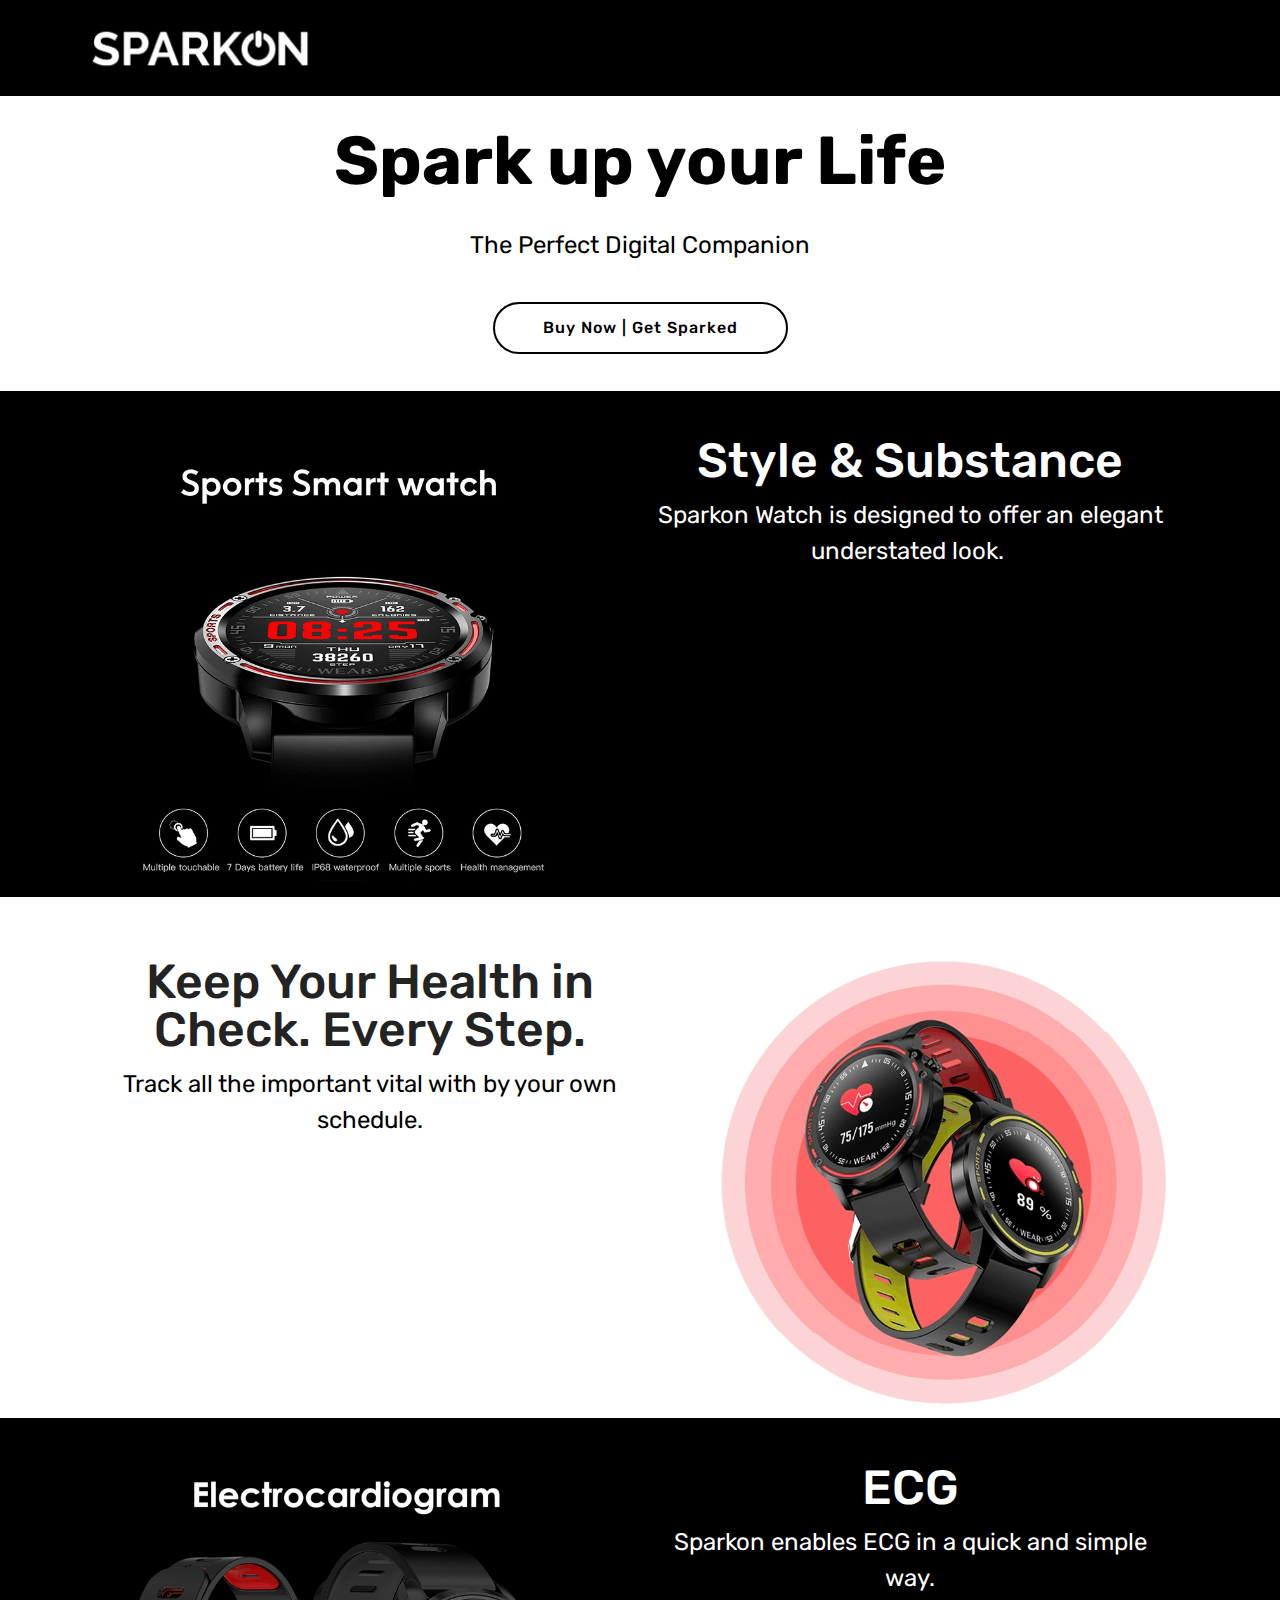
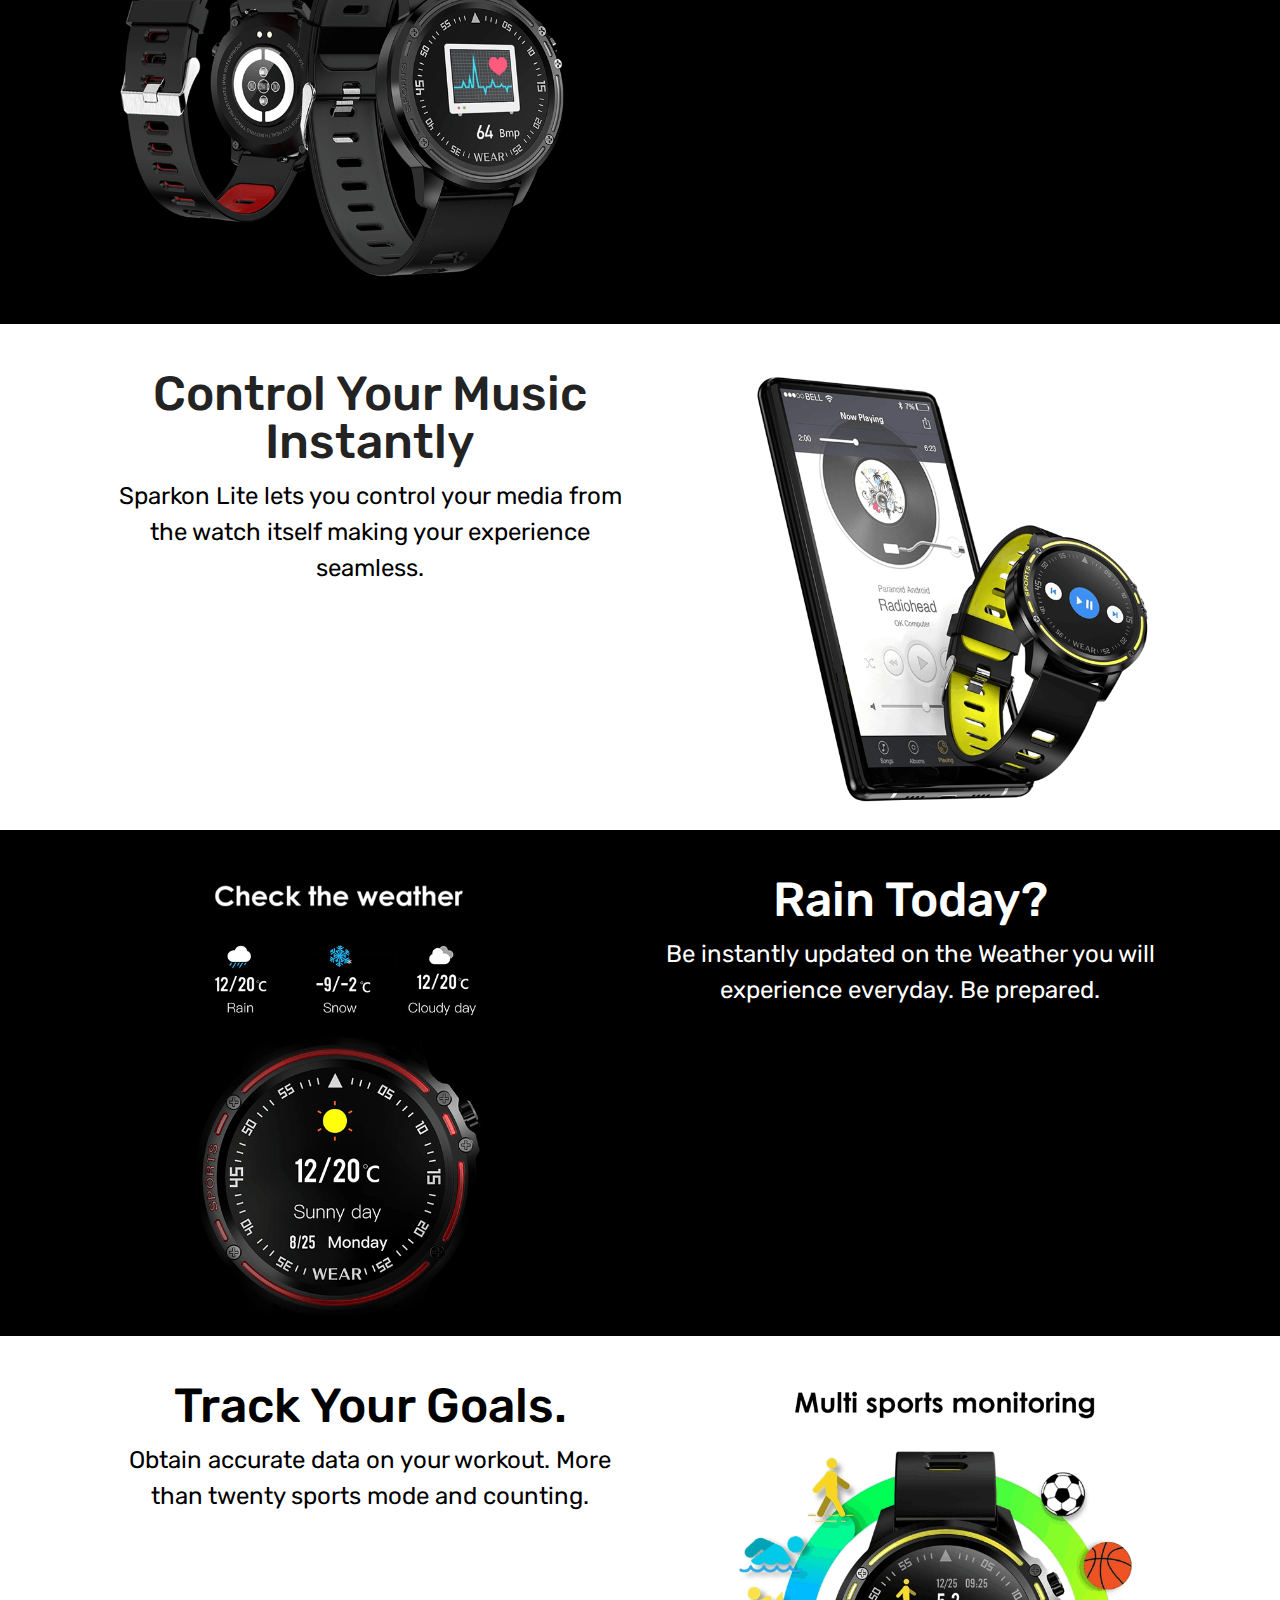
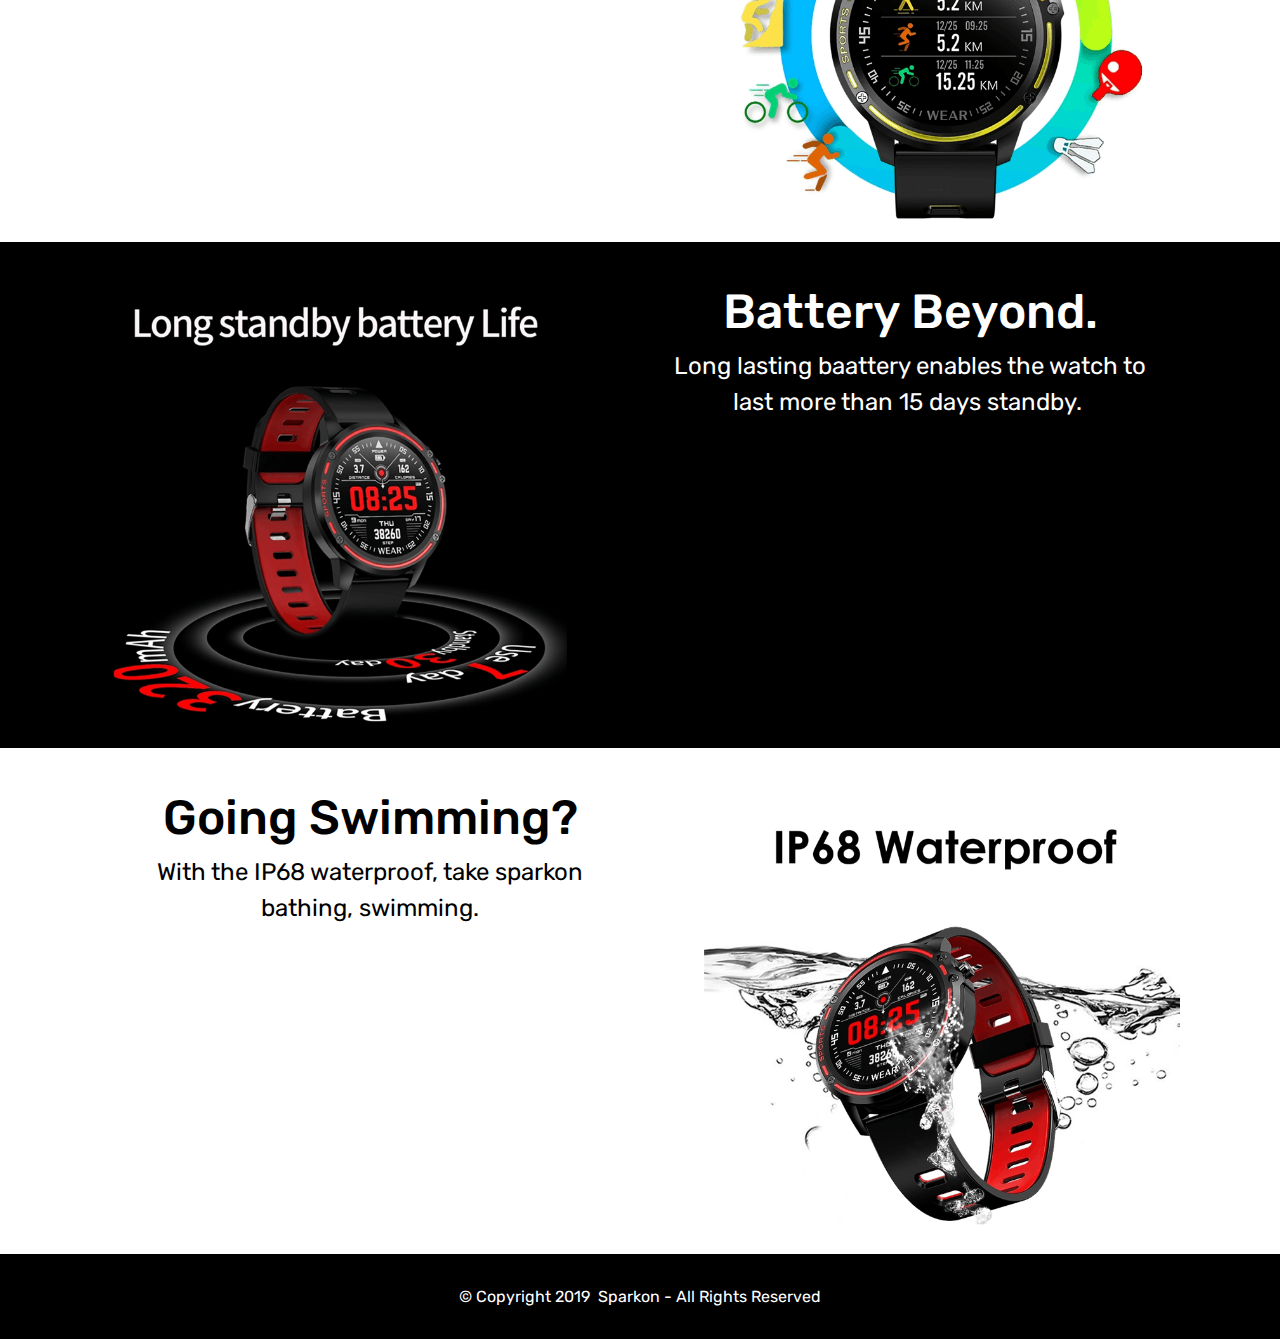
==== index.html @ 1df2513b "Req" ====
<!DOCTYPE html>
<html  >
<head>
  <!-- Site made with Mobirise Website Builder v4.11.4, https://mobirise.com -->
  <meta charset="UTF-8">
  <meta http-equiv="X-UA-Compatible" content="IE=edge">
  <meta name="generator" content="Mobirise v4.11.4, mobirise.com">
  <meta name="viewport" content="width=device-width, initial-scale=1, minimum-scale=1">
  <link rel="shortcut icon" href="assets/images/sparkon-watch-484x161.png" type="image/x-icon">
  <meta name="description" content="">
  
  <title>Sparkon | Smart Watch</title>
  <link rel="stylesheet" href="assets/web/assets/mobirise-icons/mobirise-icons.css">
  <link rel="stylesheet" href="assets/bootstrap/css/bootstrap.min.css">
  <link rel="stylesheet" href="assets/bootstrap/css/bootstrap-grid.min.css">
  <link rel="stylesheet" href="assets/bootstrap/css/bootstrap-reboot.min.css">
  <link rel="stylesheet" href="assets/tether/tether.min.css">
  <link rel="stylesheet" href="assets/dropdown/css/style.css">
  <link rel="stylesheet" href="assets/socicon/css/styles.css">
  <link rel="stylesheet" href="assets/theme/css/style.css">
  <link rel="preload" as="style" href="assets/mobirise/css/mbr-additional.css"><link rel="stylesheet" href="assets/mobirise/css/mbr-additional.css" type="text/css">
  
  
  
</head>
<body>
  <section class="menu cid-rJXA4VWQw6" once="menu" id="menu1-0">

    

    <nav class="navbar navbar-expand beta-menu navbar-dropdown align-items-center navbar-fixed-top navbar-toggleable-sm">
        <button class="navbar-toggler navbar-toggler-right" type="button" data-toggle="collapse" data-target="#navbarSupportedContent" aria-controls="navbarSupportedContent" aria-expanded="false" aria-label="Toggle navigation">
            <div class="hamburger">
                <span></span>
                <span></span>
                <span></span>
                <span></span>
            </div>
        </button>
        <div class="menu-logo">
            <div class="navbar-brand">
                <span class="navbar-logo">
                    
                         <a href="index.html"><img src="assets/images/sparkon-watch-484x161.png" alt="Mobirise" title="" style="height: 5rem;"></a>
                    
                </span>
                
            </div>
        </div>
        <div class="collapse navbar-collapse" id="navbarSupportedContent">
            <ul class="navbar-nav nav-dropdown nav-right" data-app-modern-menu="true"><li class="nav-item">
                    <a class="nav-link link text-white display-4" href="https://mobirise.co">
                        </a>
                </li></ul>
            
        </div>
    </nav>
</section>

<section class="engine"><a href="https://mobirise.info/i">free web creation software</a></section><section class="header1 cid-rJXAhcnXag" id="header16-1">

    

    

    <div class="container">
        <div class="row justify-content-md-center">
            <div class="col-md-10 align-center">
                <h1 class="mbr-section-title mbr-bold pb-3 mbr-fonts-style display-1">Spark up your Life</h1>
                
                <p class="mbr-text pb-3 mbr-fonts-style display-5">The Perfect Digital Companion</p>
                <div class="mbr-section-btn"><a class="btn btn-md btn-black-outline display-4" href="index.html">Buy Now | Get Sparked</a></div>
            </div>
        </div>
    </div>

</section>

<section class="features11 cid-rJXUuxkqPv" id="features11-c">

    

    

    <div class="container">   
        <div class="col-md-12">
            <div class="media-container-row">
                <div class="mbr-figure m-auto" style="width: 50%;">
                    <img src="assets/images/sports-smart-design-750x750.png" alt="Mobirise" title="">
                </div>
                <div class=" align-left aside-content">
                    
                    <div class="mbr-section-text">
                        
                    </div>

                    <div class="block-content">
                        <div class="card p-3 pr-3">
                            <div class="media">
                                     
                                <div class="media-body">
                                    <h4 class="card-title mbr-fonts-style display-2">
                                        Style &amp; Substance</h4>
                                </div>
                            </div>                

                            <div class="card-box">
                                <p class="block-text mbr-fonts-style display-5">
                                   Sparkon Watch is designed to offer an elegant understated look.&nbsp;</p>
                            </div>
                        </div>

                        
                    </div>
                </div>
            </div>
        </div> 
    </div>          
</section>

<section class="features11 cid-rJXN60DhTm" id="features11-6">

    

    

    <div class="container">   
        <div class="col-md-12">
            <div class="media-container-row">
                <div class="mbr-figure m-auto" style="width: 50%;">
                    <img src="assets/images/heartrate-750x750.png" alt="Mobirise" title="">
                </div>
                <div class=" align-left aside-content">
                    
                    <div class="mbr-section-text">
                        
                    </div>

                    <div class="block-content">
                        <div class="card p-3 pr-3">
                            <div class="media">
                                     
                                <div class="media-body">
                                    <h4 class="card-title mbr-fonts-style display-2">Keep Your Health in Check. Every Step.</h4>
                                </div>
                            </div>                

                            <div class="card-box">
                                <p class="block-text mbr-fonts-style display-5">Track all the important vital with by your own schedule.</p>
                            </div>
                        </div>

                        
                    </div>
                </div>
            </div>
        </div> 
    </div>          
</section>

<section class="features11 cid-rJXNQIPY8x" id="features11-8">

    

    

    <div class="container">   
        <div class="col-md-12">
            <div class="media-container-row">
                <div class="mbr-figure m-auto" style="width: 50%;">
                    <img src="assets/images/electrocadiogram-750x750.png" alt="Mobirise" title="">
                </div>
                <div class=" align-left aside-content">
                    
                    <div class="mbr-section-text">
                        
                    </div>

                    <div class="block-content">
                        <div class="card p-3 pr-3">
                            <div class="media">
                                     
                                <div class="media-body">
                                    <h4 class="card-title mbr-fonts-style display-2">
                                        ECG</h4>
                                </div>
                            </div>                

                            <div class="card-box">
                                <p class="block-text mbr-fonts-style display-5">Sparkon enables ECG in a quick and simple way.</p>
                            </div>
                        </div>

                        
                    </div>
                </div>
            </div>
        </div> 
    </div>          
</section>

<section class="features11 cid-rJXL06fd5T" id="features11-2">

    

    

    <div class="container">   
        <div class="col-md-12">
            <div class="media-container-row">
                <div class="mbr-figure m-auto" style="width: 50%;">
                    <img src="assets/images/music-750x750.png" alt="Mobirise" title="">
                </div>
                <div class=" align-left aside-content">
                    
                    <div class="mbr-section-text">
                        
                    </div>

                    <div class="block-content">
                        <div class="card p-3 pr-3">
                            <div class="media">
                                     
                                <div class="media-body">
                                    <h4 class="card-title mbr-fonts-style display-2">
                                        Control Your Music Instantly</h4>
                                </div>
                            </div>                

                            <div class="card-box">
                                <p class="block-text mbr-fonts-style display-5">
                                   Sparkon Lite lets you control your media from the watch itself making your experience seamless.</p>
                            </div>
                        </div>

                        
                    </div>
                </div>
            </div>
        </div> 
    </div>          
</section>

<section class="features11 cid-rJXRIh8itx" id="features11-a">

    

    

    <div class="container">   
        <div class="col-md-12">
            <div class="media-container-row">
                <div class="mbr-figure m-auto" style="width: 50%;">
                    <img src="assets/images/weather-750x750.png" alt="Mobirise" title="">
                </div>
                <div class=" align-left aside-content">
                    
                    <div class="mbr-section-text">
                        
                    </div>

                    <div class="block-content">
                        <div class="card p-3 pr-3">
                            <div class="media">
                                     
                                <div class="media-body">
                                    <h4 class="card-title mbr-fonts-style display-2">Rain Today?</h4>
                                </div>
                            </div>                

                            <div class="card-box">
                                <p class="block-text mbr-fonts-style display-5">Be instantly updated on the Weather you will experience everyday. Be prepared.</p>
                            </div>
                        </div>

                        
                    </div>
                </div>
            </div>
        </div> 
    </div>          
</section>

<section class="features11 cid-rJXVkJjHCq" id="features11-d">

    

    

    <div class="container">   
        <div class="col-md-12">
            <div class="media-container-row">
                <div class="mbr-figure m-auto" style="width: 50%;">
                    <img src="assets/images/sports-monitoring-750x750.png" alt="Mobirise" title="">
                </div>
                <div class=" align-left aside-content">
                    
                    <div class="mbr-section-text">
                        
                    </div>

                    <div class="block-content">
                        <div class="card p-3 pr-3">
                            <div class="media">
                                     
                                <div class="media-body">
                                    <h4 class="card-title mbr-fonts-style display-2">
                                        Track Your Goals.</h4>
                                </div>
                            </div>                

                            <div class="card-box">
                                <p class="block-text mbr-fonts-style display-5">
                                   Obtain accurate data on your workout. More than twenty sports mode and counting.</p>
                            </div>
                        </div>

                        
                    </div>
                </div>
            </div>
        </div> 
    </div>          
</section>

<section class="features11 cid-rJXQk7Xjn7" id="features11-9">

    

    

    <div class="container">   
        <div class="col-md-12">
            <div class="media-container-row">
                <div class="mbr-figure m-auto" style="width: 50%;">
                    <img src="assets/images/battery-life-750x750.png" alt="Mobirise" title="">
                </div>
                <div class=" align-left aside-content">
                    
                    <div class="mbr-section-text">
                        
                    </div>

                    <div class="block-content">
                        <div class="card p-3 pr-3">
                            <div class="media">
                                     
                                <div class="media-body">
                                    <h4 class="card-title mbr-fonts-style display-2">Battery Beyond.</h4>
                                </div>
                            </div>                

                            <div class="card-box">
                                <p class="block-text mbr-fonts-style display-5">
                                   Long lasting baattery enables the watch to last more than 15 days standby.&nbsp;</p>
                            </div>
                        </div>

                        
                    </div>
                </div>
            </div>
        </div> 
    </div>          
</section>

<section class="features11 cid-rJXTBXmk7S" id="features11-b">

    

    

    <div class="container">   
        <div class="col-md-12">
            <div class="media-container-row">
                <div class="mbr-figure m-auto" style="width: 50%;">
                    <img src="assets/images/waterproof-750x750.png" alt="Mobirise" title="">
                </div>
                <div class=" align-left aside-content">
                    
                    <div class="mbr-section-text">
                        
                    </div>

                    <div class="block-content">
                        <div class="card p-3 pr-3">
                            <div class="media">
                                     
                                <div class="media-body">
                                    <h4 class="card-title mbr-fonts-style display-2">
                                        Going Swimming?</h4>
                                </div>
                            </div>                

                            <div class="card-box">
                                <p class="block-text mbr-fonts-style display-5">
                                   With the IP68 waterproof, take sparkon bathing, swimming.</p>
                            </div>
                        </div>

                        
                    </div>
                </div>
            </div>
        </div> 
    </div>          
</section>

<section once="footers" class="cid-rJXXA0RVlL" id="footer7-e">

    

    

    <div class="container">
        <div class="media-container-row align-center mbr-white">
            
            
            <div class="row row-copirayt">
                <p class="mbr-text mb-0 mbr-fonts-style mbr-white align-center display-7">
                    © Copyright 2019 &nbsp;Sparkon - All Rights Reserved
                </p>
            </div>
        </div>
    </div>
</section>


  <script src="assets/web/assets/jquery/jquery.min.js"></script>
  <script src="assets/popper/popper.min.js"></script>
  <script src="assets/bootstrap/js/bootstrap.min.js"></script>
  <script src="assets/tether/tether.min.js"></script>
  <script src="assets/smoothscroll/smooth-scroll.js"></script>
  <script src="assets/dropdown/js/nav-dropdown.js"></script>
  <script src="assets/dropdown/js/navbar-dropdown.js"></script>
  <script src="assets/touchswipe/jquery.touch-swipe.min.js"></script>
  <script src="assets/theme/js/script.js"></script>
  
  
</body>
</html>
---- assets/web/assets/mobirise-icons/mobirise-icons.css ----
@font-face {
  font-family: 'MobiriseIcons';
  src:  url('mobirise-icons.eot?spat4u');
  src:  url('mobirise-icons.eot?spat4u#iefix') format('embedded-opentype'),
    url('mobirise-icons.ttf?spat4u') format('truetype'),
    url('mobirise-icons.woff?spat4u') format('woff'),
    url('mobirise-icons.svg?spat4u#MobiriseIcons') format('svg');
  font-weight: normal;
  font-style: normal;
  font-display: swap;
}

[class^="mbri-"], [class*=" mbri-"] {
  /* use !important to prevent issues with browser extensions that change fonts */
  font-family: MobiriseIcons !important;
  speak: none;
  font-style: normal;
  font-weight: normal;
  font-variant: normal;
  text-transform: none;
  line-height: 1;

  /* Better Font Rendering =========== */
  -webkit-font-smoothing: antialiased;
  -moz-osx-font-smoothing: grayscale;
}

.mbri-add-submenu:before {
  content: "\e900";
}
.mbri-alert:before {
  content: "\e901";
}
.mbri-align-center:before {
  content: "\e902";
}
.mbri-align-justify:before {
  content: "\e903";
}
.mbri-align-left:before {
  content: "\e904";
}
.mbri-align-right:before {
  content: "\e905";
}
.mbri-android:before {
  content: "\e906";
}
.mbri-apple:before {
  content: "\e907";
}
.mbri-arrow-down:before {
  content: "\e908";
}
.mbri-arrow-next:before {
  content: "\e909";
}
.mbri-arrow-prev:before {
  content: "\e90a";
}
.mbri-arrow-up:before {
  content: "\e90b";
}
.mbri-bold:before {
  content: "\e90c";
}
.mbri-bookmark:before {
  content: "\e90d";
}
.mbri-bootstrap:before {
  content: "\e90e";
}
.mbri-briefcase:before {
  content: "\e90f";
}
.mbri-browse:before {
  content: "\e910";
}
.mbri-bulleted-list:before {
  content: "\e911";
}
.mbri-calendar:before {
  content: "\e912";
}
.mbri-camera:before {
  content: "\e913";
}
.mbri-cart-add:before {
  content: "\e914";
}
.mbri-cart-full:before {
  content: "\e915";
}
.mbri-cash:before {
  content: "\e916";
}
.mbri-change-style:before {
  content: "\e917";
}
.mbri-chat:before {
  content: "\e918";
}
.mbri-clock:before {
  content: "\e919";
}
.mbri-close:before {
  content: "\e91a";
}
.mbri-cloud:before {
  content: "\e91b";
}
.mbri-code:before {
  content: "\e91c";
}
.mbri-contact-form:before {
  content: "\e91d";
}
.mbri-credit-card:before {
  content: "\e91e";
}
.mbri-cursor-click:before {
  content: "\e91f";
}
.mbri-cust-feedback:before {
  content: "\e920";
}
.mbri-database:before {
  content: "\e921";
}
.mbri-delivery:before {
  content: "\e922";
}
.mbri-desktop:before {
  content: "\e923";
}
.mbri-devices:before {
  content: "\e924";
}
.mbri-down:before {
  content: "\e925";
}
.mbri-download:before {
  content: "\e989";
}
.mbri-drag-n-drop:before {
  content: "\e927";
}
.mbri-drag-n-drop2:before {
  content: "\e928";
}
.mbri-edit:before {
  content: "\e929";
}
.mbri-edit2:before {
  content: "\e92a";
}
.mbri-error:before {
  content: "\e92b";
}
.mbri-extension:before {
  content: "\e92c";
}
.mbri-features:before {
  content: "\e92d";
}
.mbri-file:before {
  content: "\e92e";
}
.mbri-flag:before {
  content: "\e92f";
}
.mbri-folder:before {
  content: "\e930";
}
.mbri-gift:before {
  content: "\e931";
}
.mbri-github:before {
  content: "\e932";
}
.mbri-globe:before {
  content: "\e933";
}
.mbri-globe-2:before {
  content: "\e934";
}
.mbri-growing-chart:before {
  content: "\e935";
}
.mbri-hearth:before {
  content: "\e936";
}
.mbri-help:before {
  content: "\e937";
}
.mbri-home:before {
  content: "\e938";
}
.mbri-hot-cup:before {
  content: "\e939";
}
.mbri-idea:before {
  content: "\e93a";
}
.mbri-image-gallery:before {
  content: "\e93b";
}
.mbri-image-slider:before {
  content: "\e93c";
}
.mbri-info:before {
  content: "\e93d";
}
.mbri-italic:before {
  content: "\e93e";
}
.mbri-key:before {
  content: "\e93f";
}
.mbri-laptop:before {
  content: "\e940";
}
.mbri-layers:before {
  content: "\e941";
}
.mbri-left-right:before {
  content: "\e942";
}
.mbri-left:before {
  content: "\e943";
}
.mbri-letter:before {
  content: "\e944";
}
.mbri-like:before {
  content: "\e945";
}
.mbri-link:before {
  content: "\e946";
}
.mbri-lock:before {
  content: "\e947";
}
.mbri-login:before {
  content: "\e948";
}
.mbri-logout:before {
  content: "\e949";
}
.mbri-magic-stick:before {
  content: "\e94a";
}
.mbri-map-pin:before {
  content: "\e94b";
}
.mbri-menu:before {
  content: "\e94c";
}
.mbri-mobile:before {
  content: "\e94d";
}
.mbri-mobile2:before {
  content: "\e94e";
}
.mbri-mobirise:before {
  content: "\e94f";
}
.mbri-more-horizontal:before {
  content: "\e950";
}
.mbri-more-vertical:before {
  content: "\e951";
}
.mbri-music:before {
  content: "\e952";
}
.mbri-new-file:before {
  content: "\e953";
}
.mbri-numbered-list:before {
  content: "\e954";
}
.mbri-opened-folder:before {
  content: "\e955";
}
.mbri-pages:before {
  content: "\e956";
}
.mbri-paper-plane:before {
  content: "\e957";
}
.mbri-paperclip:before {
  content: "\e958";
}
.mbri-photo:before {
  content: "\e959";
}
.mbri-photos:before {
  content: "\e95a";
}
.mbri-pin:before {
  content: "\e95b";
}
.mbri-play:before {
  content: "\e95c";
}
.mbri-plus:before {
  content: "\e95d";
}
.mbri-preview:before {
  content: "\e95e";
}
.mbri-print:before {
  content: "\e95f";
}
.mbri-protect:before {
  content: "\e960";
}
.mbri-question:before {
  content: "\e961";
}
.mbri-quote-left:before {
  content: "\e962";
}
.mbri-quote-right:before {
  content: "\e963";
}
.mbri-refresh:before {
  content: "\e964";
}
.mbri-responsive:before {
  content: "\e965";
}
.mbri-right:before {
  content: "\e966";
}
.mbri-rocket:before {
  content: "\e967";
}
.mbri-sad-face:before {
  content: "\e968";
}
.mbri-sale:before {
  content: "\e969";
}
.mbri-save:before {
  content: "\e96a";
}
.mbri-search:before {
  content: "\e96b";
}
.mbri-setting:before {
  content: "\e96c";
}
.mbri-setting2:before {
  content: "\e96d";
}
.mbri-setting3:before {
  content: "\e96e";
}
.mbri-share:before {
  content: "\e96f";
}
.mbri-shopping-bag:before {
  content: "\e970";
}
.mbri-shopping-basket:before {
  content: "\e971";
}
.mbri-shopping-cart:before {
  content: "\e972";
}
.mbri-sites:before {
  content: "\e973";
}
.mbri-smile-face:before {
  content: "\e974";
}
.mbri-speed:before {
  content: "\e975";
}
.mbri-star:before {
  content: "\e976";
}
.mbri-success:before {
  content: "\e977";
}
.mbri-sun:before {
  content: "\e978";
}
.mbri-sun2:before {
  content: "\e979";
}
.mbri-tablet:before {
  content: "\e97a";
}
.mbri-tablet-vertical:before {
  content: "\e97b";
}
.mbri-target:before {
  content: "\e97c";
}
.mbri-timer:before {
  content: "\e97d";
}
.mbri-to-ftp:before {
  content: "\e97e";
}
.mbri-to-local-drive:before {
  content: "\e97f";
}
.mbri-touch-swipe:before {
  content: "\e980";
}
.mbri-touch:before {
  content: "\e981";
}
.mbri-trash:before {
  content: "\e982";
}
.mbri-underline:before {
  content: "\e983";
}
.mbri-unlink:before {
  content: "\e984";
}
.mbri-unlock:before {
  content: "\e985";
}
.mbri-up-down:before {
  content: "\e986";
}
.mbri-up:before {
  content: "\e987";
}
.mbri-update:before {
  content: "\e988";
}
.mbri-upload:before {
 content: "\e926"; 
}
.mbri-user:before {
  content: "\e98a";
}
.mbri-user2:before {
  content: "\e98b";
}
.mbri-users:before {
  content: "\e98c";
}
.mbri-video:before {
  content: "\e98d";
}
.mbri-video-play:before {
  content: "\e98e";
}
.mbri-watch:before {
  content: "\e98f";
}
.mbri-website-theme:before {
  content: "\e990";
}
.mbri-wifi:before {
  content: "\e991";
}
.mbri-windows:before {
  content: "\e992";
}
.mbri-zoom-out:before {
  content: "\e993";
}
.mbri-redo:before {
  content: "\e994";
}
.mbri-undo:before {
  content: "\e995";
}
---- assets/dropdown/css/style.css ----
.navbar-dropdown {
  left: 0;
  padding: 0;
  position: absolute;
  right: 0;
  top: 0;
  transition: all 0.45s ease;
  z-index: 1030;
  background: #282828; }
  .navbar-dropdown .navbar-logo {
    margin-right: 0.8rem;
    transition: margin 0.3s ease-in-out;
    vertical-align: middle; }
    .navbar-dropdown .navbar-logo img {
      height: 3.125rem;
      transition: all 0.3s ease-in-out; }
    .navbar-dropdown .navbar-logo.mbr-iconfont {
      font-size: 3.125rem;
      line-height: 3.125rem; }
  .navbar-dropdown .navbar-caption {
    font-weight: 700;
    white-space: normal;
    vertical-align: -4px;
    line-height: 3.125rem !important; }
    .navbar-dropdown .navbar-caption, .navbar-dropdown .navbar-caption:hover {
      color: inherit;
      text-decoration: none; }
  .navbar-dropdown .mbr-iconfont + .navbar-caption {
    vertical-align: -1px; }
  .navbar-dropdown.navbar-fixed-top {
    position: fixed; }
  .navbar-dropdown .navbar-brand span {
    vertical-align: -4px; }
  .navbar-dropdown.bg-color.transparent {
    background: none; }
  .navbar-dropdown.navbar-short .navbar-brand {
    padding: 0.625rem 0; }
    .navbar-dropdown.navbar-short .navbar-brand span {
      vertical-align: -1px; }
  .navbar-dropdown.navbar-short .navbar-caption {
    line-height: 2.375rem !important;
    vertical-align: -2px; }
  .navbar-dropdown.navbar-short .navbar-logo {
    margin-right: 0.5rem; }
    .navbar-dropdown.navbar-short .navbar-logo img {
      height: 2.375rem; }
    .navbar-dropdown.navbar-short .navbar-logo.mbr-iconfont {
      font-size: 2.375rem;
      line-height: 2.375rem; }
  .navbar-dropdown.navbar-short .mbr-table-cell {
    height: 3.625rem; }
  .navbar-dropdown .navbar-close {
    left: 0.6875rem;
    position: fixed;
    top: 0.75rem;
    z-index: 1000; }
  .navbar-dropdown .hamburger-icon {
    content: "";
    display: inline-block;
    vertical-align: middle;
    width: 16px;
    -webkit-box-shadow: 0 -6px 0 1px #282828,0 0 0 1px #282828,0 6px 0 1px #282828;
    -moz-box-shadow: 0 -6px 0 1px #282828,0 0 0 1px #282828,0 6px 0 1px #282828;
    box-shadow: 0 -6px 0 1px #282828,0 0 0 1px #282828,0 6px 0 1px #282828; }

.dropdown-menu .dropdown-toggle[data-toggle="dropdown-submenu"]::after {
  border-bottom: 0.35em solid transparent;
  border-left: 0.35em solid;
  border-right: 0;
  border-top: 0.35em solid transparent;
  margin-left: 0.3rem; }

.dropdown-menu .dropdown-item:focus {
  outline: 0; }

.nav-dropdown {
  font-size: 0.75rem;
  font-weight: 500;
  height: auto !important; }
  .nav-dropdown .nav-btn {
    padding-left: 1rem; }
  .nav-dropdown .link {
    margin: .667em 1.667em;
    font-weight: 500;
    padding: 0;
    transition: color .2s ease-in-out; }
    .nav-dropdown .link.dropdown-toggle {
      margin-right: 2.583em; }
      .nav-dropdown .link.dropdown-toggle::after {
        margin-left: .25rem;
        border-top: 0.35em solid;
        border-right: 0.35em solid transparent;
        border-left: 0.35em solid transparent;
        border-bottom: 0; }
      .nav-dropdown .link.dropdown-toggle[aria-expanded="true"] {
        margin: 0;
        padding: 0.667em 3.263em  0.667em 1.667em; }
  .nav-dropdown .link::after,
  .nav-dropdown .dropdown-item::after {
    color: inherit; }
  .nav-dropdown .btn {
    font-size: 0.75rem;
    font-weight: 700;
    letter-spacing: 0;
    margin-bottom: 0;
    padding-left: 1.25rem;
    padding-right: 1.25rem; }
  .nav-dropdown .dropdown-menu {
    border-radius: 0;
    border: 0;
    left: 0;
    margin: 0;
    padding-bottom: 1.25rem;
    padding-top: 1.25rem;
    position: relative; }
  .nav-dropdown .dropdown-submenu {
    margin-left: 0.125rem;
    top: 0; }
  .nav-dropdown .dropdown-item {
    font-weight: 500;
    line-height: 2;
    padding: 0.3846em 4.615em 0.3846em 1.5385em;
    position: relative;
    transition: color .2s ease-in-out, background-color .2s ease-in-out; }
    .nav-dropdown .dropdown-item::after {
      margin-top: -0.3077em;
      position: absolute;
      right: 1.1538em;
      top: 50%; }
    .nav-dropdown .dropdown-item:focus, .nav-dropdown .dropdown-item:hover {
      background: none; }

@media (max-width: 767px) {
  .nav-dropdown.navbar-toggleable-sm {
    bottom: 0;
    display: none;
    left: 0;
    overflow-x: hidden;
    position: fixed;
    top: 0;
    transform: translateX(-100%);
    -ms-transform: translateX(-100%);
    -webkit-transform: translateX(-100%);
    width: 18.75rem;
    z-index: 999; } }
.nav-dropdown.navbar-toggleable-xl {
  bottom: 0;
  display: none;
  left: 0;
  overflow-x: hidden;
  position: fixed;
  top: 0;
  transform: translateX(-100%);
  -ms-transform: translateX(-100%);
  -webkit-transform: translateX(-100%);
  width: 18.75rem;
  z-index: 999; }

.nav-dropdown-sm {
  display: block !important;
  overflow-x: hidden;
  overflow: auto;
  padding-top: 3.875rem; }
  .nav-dropdown-sm::after {
    content: "";
    display: block;
    height: 3rem;
    width: 100%; }
  .nav-dropdown-sm.collapse.in ~ .navbar-close {
    display: block !important; }
  .nav-dropdown-sm.collapsing, .nav-dropdown-sm.collapse.in {
    transform: translateX(0);
    -ms-transform: translateX(0);
    -webkit-transform: translateX(0);
    transition: all 0.25s ease-out;
    -webkit-transition: all 0.25s ease-out;
    background: #282828; }
  .nav-dropdown-sm.collapsing[aria-expanded="false"] {
    transform: translateX(-100%);
    -ms-transform: translateX(-100%);
    -webkit-transform: translateX(-100%); }
  .nav-dropdown-sm .nav-item {
    display: block;
    margin-left: 0 !important;
    padding-left: 0; }
  .nav-dropdown-sm .link,
  .nav-dropdown-sm .dropdown-item {
    border-top: 1px dotted rgba(255, 255, 255, 0.1);
    font-size: 0.8125rem;
    line-height: 1.6;
    margin: 0 !important;
    padding: 0.875rem 2.4rem 0.875rem 1.5625rem !important;
    position: relative;
    white-space: normal; }
    .nav-dropdown-sm .link:focus, .nav-dropdown-sm .link:hover,
    .nav-dropdown-sm .dropdown-item:focus,
    .nav-dropdown-sm .dropdown-item:hover {
      background: rgba(0, 0, 0, 0.2) !important;
      color: #c0a375; }
  .nav-dropdown-sm .nav-btn {
    position: relative;
    padding: 1.5625rem 1.5625rem 0 1.5625rem; }
    .nav-dropdown-sm .nav-btn::before {
      border-top: 1px dotted rgba(255, 255, 255, 0.1);
      content: "";
      left: 0;
      position: absolute;
      top: 0;
      width: 100%; }
    .nav-dropdown-sm .nav-btn + .nav-btn {
      padding-top: 0.625rem; }
      .nav-dropdown-sm .nav-btn + .nav-btn::before {
        display: none; }
  .nav-dropdown-sm .btn {
    padding: 0.625rem 0; }
  .nav-dropdown-sm .dropdown-toggle[data-toggle="dropdown-submenu"]::after {
    margin-left: .25rem;
    border-top: 0.35em solid;
    border-right: 0.35em solid transparent;
    border-left: 0.35em solid transparent;
    border-bottom: 0; }
  .nav-dropdown-sm .dropdown-toggle[data-toggle="dropdown-submenu"][aria-expanded="true"]::after {
    border-top: 0;
    border-right: 0.35em solid transparent;
    border-left: 0.35em solid transparent;
    border-bottom: 0.35em solid; }
  .nav-dropdown-sm .dropdown-menu {
    margin: 0;
    padding: 0;
    position: relative;
    top: 0;
    left: 0;
    width: 100%;
    border: 0;
    float: none;
    border-radius: 0;
    background: none; }
  .nav-dropdown-sm .dropdown-submenu {
    left: 100%;
    margin-left: 0.125rem;
    margin-top: -1.25rem;
    top: 0; }

.navbar-toggleable-sm .nav-dropdown .dropdown-menu {
  position: absolute; }

.navbar-toggleable-sm .nav-dropdown .dropdown-submenu {
  left: 100%;
  margin-left: 0.125rem;
  margin-top: -1.25rem;
  top: 0; }

.navbar-toggleable-sm.opened .nav-dropdown .dropdown-menu {
  position: relative; }

.navbar-toggleable-sm.opened .nav-dropdown .dropdown-submenu {
  left: 0;
  margin-left: 00rem;
  margin-top: 0rem;
  top: 0; }

.is-builder .nav-dropdown.collapsing {
  transition: none !important; }

/*# sourceMappingURL=style.css.map */
---- assets/socicon/css/styles.css ----
@charset "UTF-8";

@font-face {
  font-family: "socicon";
  src:url("../fonts/socicon.eot");
  src:url("../fonts/socicon.eot?#iefix") format("embedded-opentype"),
    url("../fonts/socicon.woff") format("woff"),
    url("../fonts/socicon.ttf") format("truetype"),
    url("../fonts/socicon.svg#socicon") format("svg");
  font-weight: normal;
  font-style: normal;
  font-display:swap;
}

[data-icon]:before {
  font-family: "socicon" !important;
  content: attr(data-icon);
  font-style: normal !important;
  font-weight: normal !important;
  font-variant: normal !important;
  text-transform: none !important;
  speak: none;
  line-height: 1;
  -webkit-font-smoothing: antialiased;
  -moz-osx-font-smoothing: grayscale;
}

[class^="socicon-"]:before,
[class*=" socicon-"]:before {
  font-family: "socicon" !important;
  font-style: normal !important;
  font-weight: normal !important;
  font-variant: normal !important;
  text-transform: none !important;
  speak: none;
  line-height: 1;
  -webkit-font-smoothing: antialiased;
  -moz-osx-font-smoothing: grayscale;
}

.socicon-modelmayhem:before {
  content: "\e000";
}
.socicon-mixcloud:before {
  content: "\e001";
}
.socicon-drupal:before {
  content: "\e002";
}
.socicon-swarm:before {
  content: "\e003";
}
.socicon-istock:before {
  content: "\e004";
}
.socicon-yammer:before {
  content: "\e005";
}
.socicon-ello:before {
  content: "\e006";
}
.socicon-stackoverflow:before {
  content: "\e007";
}
.socicon-persona:before {
  content: "\e008";
}
.socicon-triplej:before {
  content: "\e009";
}
.socicon-houzz:before {
  content: "\e00a";
}
.socicon-rss:before {
  content: "\e00b";
}
.socicon-paypal:before {
  content: "\e00c";
}
.socicon-odnoklassniki:before {
  content: "\e00d";
}
.socicon-airbnb:before {
  content: "\e00e";
}
.socicon-periscope:before {
  content: "\e00f";
}
.socicon-outlook:before {
  content: "\e010";
}
.socicon-coderwall:before {
  content: "\e011";
}
.socicon-tripadvisor:before {
  content: "\e012";
}
.socicon-appnet:before {
  content: "\e013";
}
.socicon-goodreads:before {
  content: "\e014";
}
.socicon-tripit:before {
  content: "\e015";
}
.socicon-lanyrd:before {
  content: "\e016";
}
.socicon-slideshare:before {
  content: "\e017";
}
.socicon-buffer:before {
  content: "\e018";
}
.socicon-disqus:before {
  content: "\e019";
}
.socicon-vkontakte:before {
  content: "\e01a";
}
.socicon-whatsapp:before {
  content: "\e01b";
}
.socicon-patreon:before {
  content: "\e01c";
}
.socicon-storehouse:before {
  content: "\e01d";
}
.socicon-pocket:before {
  content: "\e01e";
}
.socicon-mail:before {
  content: "\e01f";
}
.socicon-blogger:before {
  content: "\e020";
}
.socicon-technorati:before {
  content: "\e021";
}
.socicon-reddit:before {
  content: "\e022";
}
.socicon-dribbble:before {
  content: "\e023";
}
.socicon-stumbleupon:before {
  content: "\e024";
}
.socicon-digg:before {
  content: "\e025";
}
.socicon-envato:before {
  content: "\e026";
}
.socicon-behance:before {
  content: "\e027";
}
.socicon-delicious:before {
  content: "\e028";
}
.socicon-deviantart:before {
  content: "\e029";
}
.socicon-forrst:before {
  content: "\e02a";
}
.socicon-play:before {
  content: "\e02b";
}
.socicon-zerply:before {
  content: "\e02c";
}
.socicon-wikipedia:before {
  content: "\e02d";
}
.socicon-apple:before {
  content: "\e02e";
}
.socicon-flattr:before {
  content: "\e02f";
}
.socicon-github:before {
  content: "\e030";
}
.socicon-renren:before {
  content: "\e031";
}
.socicon-friendfeed:before {
  content: "\e032";
}
.socicon-newsvine:before {
  content: "\e033";
}
.socicon-identica:before {
  content: "\e034";
}
.socicon-bebo:before {
  content: "\e035";
}
.socicon-zynga:before {
  content: "\e036";
}
.socicon-steam:before {
  content: "\e037";
}
.socicon-xbox:before {
  content: "\e038";
}
.socicon-windows:before {
  content: "\e039";
}
.socicon-qq:before {
  content: "\e03a";
}
.socicon-douban:before {
  content: "\e03b";
}
.socicon-meetup:before {
  content: "\e03c";
}
.socicon-playstation:before {
  content: "\e03d";
}
.socicon-android:before {
  content: "\e03e";
}
.socicon-snapchat:before {
  content: "\e03f";
}
.socicon-twitter:before {
  content: "\e040";
}
.socicon-facebook:before {
  content: "\e041";
}
.socicon-googleplus:before {
  content: "\e042";
}
.socicon-pinterest:before {
  content: "\e043";
}
.socicon-foursquare:before {
  content: "\e044";
}
.socicon-yahoo:before {
  content: "\e045";
}
.socicon-skype:before {
  content: "\e046";
}
.socicon-yelp:before {
  content: "\e047";
}
.socicon-feedburner:before {
  content: "\e048";
}
.socicon-linkedin:before {
  content: "\e049";
}
.socicon-viadeo:before {
  content: "\e04a";
}
.socicon-xing:before {
  content: "\e04b";
}
.socicon-myspace:before {
  content: "\e04c";
}
.socicon-soundcloud:before {
  content: "\e04d";
}
.socicon-spotify:before {
  content: "\e04e";
}
.socicon-grooveshark:before {
  content: "\e04f";
}
.socicon-lastfm:before {
  content: "\e050";
}
.socicon-youtube:before {
  content: "\e051";
}
.socicon-vimeo:before {
  content: "\e052";
}
.socicon-dailymotion:before {
  content: "\e053";
}
.socicon-vine:before {
  content: "\e054";
}
.socicon-flickr:before {
  content: "\e055";
}
.socicon-500px:before {
  content: "\e056";
}
.socicon-wordpress:before {
  content: "\e058";
}
.socicon-tumblr:before {
  content: "\e059";
}
.socicon-twitch:before {
  content: "\e05a";
}
.socicon-8tracks:before {
  content: "\e05b";
}
.socicon-amazon:before {
  content: "\e05c";
}
.socicon-icq:before {
  content: "\e05d";
}
.socicon-smugmug:before {
  content: "\e05e";
}
.socicon-ravelry:before {
  content: "\e05f";
}
.socicon-weibo:before {
  content: "\e060";
}
.socicon-baidu:before {
  content: "\e061";
}
.socicon-angellist:before {
  content: "\e062";
}
.socicon-ebay:before {
  content: "\e063";
}
.socicon-imdb:before {
  content: "\e064";
}
.socicon-stayfriends:before {
  content: "\e065";
}
.socicon-residentadvisor:before {
  content: "\e066";
}
.socicon-google:before {
  content: "\e067";
}
.socicon-yandex:before {
  content: "\e068";
}
.socicon-sharethis:before {
  content: "\e069";
}
.socicon-bandcamp:before {
  content: "\e06a";
}
.socicon-itunes:before {
  content: "\e06b";
}
.socicon-deezer:before {
  content: "\e06c";
}
.socicon-telegram:before {
  content: "\e06e";
}
.socicon-openid:before {
  content: "\e06f";
}
.socicon-amplement:before {
  content: "\e070";
}
.socicon-viber:before {
  content: "\e071";
}
.socicon-zomato:before {
  content: "\e072";
}
.socicon-draugiem:before {
  content: "\e074";
}
.socicon-endomodo:before {
  content: "\e075";
}
.socicon-filmweb:before {
  content: "\e076";
}
.socicon-stackexchange:before {
  content: "\e077";
}
.socicon-wykop:before {
  content: "\e078";
}
.socicon-teamspeak:before {
  content: "\e079";
}
.socicon-teamviewer:before {
  content: "\e07a";
}
.socicon-ventrilo:before {
  content: "\e07b";
}
.socicon-younow:before {
  content: "\e07c";
}
.socicon-raidcall:before {
  content: "\e07d";
}
.socicon-mumble:before {
  content: "\e07e";
}
.socicon-medium:before {
  content: "\e06d";
}
.socicon-bebee:before {
  content: "\e07f";
}
.socicon-hitbox:before {
  content: "\e080";
}
.socicon-reverbnation:before {
  content: "\e081";
}
.socicon-formulr:before {
  content: "\e082";
}
.socicon-instagram:before {
  content: "\e057";
}
.socicon-battlenet:before {
  content: "\e083";
}
.socicon-chrome:before {
  content: "\e084";
}
.socicon-discord:before {
  content: "\e086";
}
.socicon-issuu:before {
  content: "\e087";
}
.socicon-macos:before {
  content: "\e088";
}
.socicon-firefox:before {
  content: "\e089";
}
.socicon-opera:before {
  content: "\e08d";
}
.socicon-keybase:before {
  content: "\e090";
}
.socicon-alliance:before {
  content: "\e091";
}
.socicon-livejournal:before {
  content: "\e092";
}
.socicon-googlephotos:before {
  content: "\e093";
}
.socicon-horde:before {
  content: "\e094";
}
.socicon-etsy:before {
  content: "\e095";
}
.socicon-zapier:before {
  content: "\e096";
}
.socicon-google-scholar:before {
  content: "\e097";
}
.socicon-researchgate:before {
  content: "\e098";
}
.socicon-wechat:before {
  content: "\e099";
}
.socicon-strava:before {
  content: "\e09a";
}
.socicon-line:before {
  content: "\e09b";
}
.socicon-lyft:before {
  content: "\e09c";
}
.socicon-uber:before {
  content: "\e09d";
}
.socicon-songkick:before {
  content: "\e09e";
}
.socicon-viewbug:before {
  content: "\e09f";
}
.socicon-googlegroups:before {
  content: "\e0a0";
}
.socicon-quora:before {
  content: "\e073";
}
.socicon-diablo:before {
  content: "\e085";
}
.socicon-blizzard:before {
  content: "\e0a1";
}
.socicon-hearthstone:before {
  content: "\e08b";
}
.socicon-heroes:before {
  content: "\e08a";
}
.socicon-overwatch:before {
  content: "\e08c";
}
.socicon-warcraft:before {
  content: "\e08e";
}
.socicon-starcraft:before {
  content: "\e08f";
}
.socicon-beam:before {
  content: "\e0a2";
}
.socicon-curse:before {
  content: "\e0a3";
}
.socicon-player:before {
  content: "\e0a4";
}
.socicon-streamjar:before {
  content: "\e0a5";
}
.socicon-nintendo:before {
  content: "\e0a6";
}
.socicon-hellocoton:before {
  content: "\e0a7";
}
---- assets/theme/css/style.css ----
/*!
 * Mobirise v4 theme (https://mobirise.com/)
 * Copyright 2017 Mobirise
 */
section {
  background-color: #eeeeee; }

body {
  font-style: normal;
  line-height: 1.5; }

section,
.container,
.container-fluid {
  position: relative;
  word-wrap: break-word; }

a.mbr-iconfont:hover {
  text-decoration: none; }

.article .lead p,
.article .lead ul,
.article .lead ol,
.article .lead pre,
.article .lead blockquote {
  margin-bottom: 0; }

ul,
ol,
pre,
blockquote {
  margin-bottom: 2.3125rem; }

pre {
  background: #f4f4f4;
  padding: 10px 24px;
  white-space: pre-wrap; }

.inactive {
  -webkit-user-select: none;
  -moz-user-select: none;
  -ms-user-select: none;
  user-select: none;
  pointer-events: none;
  -webkit-user-drag: none;
  user-drag: none; }

.mbr-section__comments .row {
  justify-content: center;
  -webkit-justify-content: center; }

a {
  font-style: normal;
  font-weight: 400;
  cursor: pointer; }
  a, a:hover {
    text-decoration: none; }

figure {
  margin-bottom: 0; }

body {
  color: #232323; }

h1,
h2,
h3,
h4,
h5,
h6,
.h1,
.h2,
.h3,
.h4,
.h5,
.h6,
.display-1,
.display-2,
.display-3,
.display-4 {
  line-height: 1;
  word-break: break-word;
  word-wrap: break-word; }

.mbr-section-title {
  font-style: normal;
  line-height: 1.2; }

.mbr-section-subtitle {
  line-height: 1.3; }

.mbr-text {
  font-style: normal;
  line-height: 1.6; }

b,
strong {
  font-weight: bold; }

blockquote {
  padding: 10px 0 10px 20px;
  position: relative;
  border-left: 2px solid;
  border-color: #ff3366; }

input:-webkit-autofill, input:-webkit-autofill:hover, input:-webkit-autofill:focus, input:-webkit-autofill:active {
  transition-delay: 9999s;
  transition-property: background-color, color; }

textarea[type='hidden'] {
  display: none; }

body {
  position: relative; }

section {
  background-position: 50% 50%;
  background-repeat: no-repeat;
  background-size: cover; }
  section .mbr-background-video,
  section .mbr-background-video-preview {
    position: absolute;
    bottom: 0;
    left: 0;
    right: 0;
    top: 0; }

.hidden {
  visibility: hidden; }

.mbr-z-index20 {
  z-index: 20; }

/*! Base colors */
.mbr-white {
  color: #ffffff; }

.mbr-black {
  color: #000000; }

.mbr-bg-white {
  background-color: #ffffff; }

.mbr-bg-black {
  background-color: #000000; }

/*! Text-aligns */
.align-left {
  text-align: left; }

.align-center {
  text-align: center; }

.align-right {
  text-align: right; }

@media (max-width: 767px) {
  .align-left,
  .align-center,
  .align-right,
  .mbr-section-btn,
  .mbr-section-title {
    text-align: center; } }
/*! Font-weight  */
.mbr-light {
  font-weight: 300; }

.mbr-regular {
  font-weight: 400; }

.mbr-semibold {
  font-weight: 500; }

.mbr-bold {
  font-weight: 700; }

/*! Media  */
.media-size-item {
  -webkit-flex: 1 1 auto;
  -moz-flex: 1 1 auto;
  -ms-flex: 1 1 auto;
  -o-flex: 1 1 auto;
  flex: 1 1 auto; }

.media-content {
  -webkit-flex-basis: 100%;
  flex-basis: 100%; }

.media-container-row {
  display: -ms-flexbox;
  display: -webkit-flex;
  display: flex;
  -webkit-flex-direction: row;
  -ms-flex-direction: row;
  flex-direction: row;
  -webkit-flex-wrap: wrap;
  -ms-flex-wrap: wrap;
  flex-wrap: wrap;
  -webkit-justify-content: center;
  -ms-flex-pack: center;
  justify-content: center;
  -webkit-align-content: center;
  -ms-flex-line-pack: center;
  align-content: center;
  -webkit-align-items: start;
  -ms-flex-align: start;
  align-items: start; }
  .media-container-row .media-size-item {
    width: 400px; }

.media-container-column {
  display: -ms-flexbox;
  display: -webkit-flex;
  display: flex;
  -webkit-flex-direction: column;
  -ms-flex-direction: column;
  flex-direction: column;
  -webkit-flex-wrap: wrap;
  -ms-flex-wrap: wrap;
  flex-wrap: wrap;
  -webkit-justify-content: center;
  -ms-flex-pack: center;
  justify-content: center;
  -webkit-align-content: center;
  -ms-flex-line-pack: center;
  align-content: center;
  -webkit-align-items: stretch;
  -ms-flex-align: stretch;
  align-items: stretch; }
  .media-container-column > * {
    width: 100%; }

@media (min-width: 992px) {
  .media-container-row {
    -webkit-flex-wrap: nowrap;
    -ms-flex-wrap: nowrap;
    flex-wrap: nowrap; } }
figure {
  overflow: hidden; }

figure[mbr-media-size] {
  transition: width 0.1s; }

.mbr-figure img,
.mbr-figure iframe {
  display: block;
  width: 100%; }

.card {
  background-color: transparent;
  border: none; }

.card-box {
  width: 100%; }

.card-img {
  text-align: center;
  flex-shrink: 0;
  -webkit-flex-shrink: 0; }

.media {
  max-width: 100%;
  margin: 0 auto; }

.mbr-figure {
  -ms-flex-item-align: center;
  -ms-grid-row-align: center;
  -webkit-align-self: center;
  align-self: center; }

.media-container > div {
  max-width: 100%; }

.mbr-figure img,
.card-img img {
  width: 100%; }

@media (max-width: 991px) {
  .media-size-item {
    width: auto !important; }

  .media {
    width: auto; }

  .mbr-figure {
    width: 100% !important; } }
/*! Buttons */
.btn {
  font-weight: 500;
  border-width: 2px;
  font-style: normal;
  letter-spacing: 1px;
  margin: .4rem .8rem;
  white-space: normal;
  -webkit-transition: all .3s ease-in-out;
  -moz-transition: all .3s ease-in-out;
  transition: all .3s ease-in-out;
  display: inline-flex;
  align-items: center;
  justify-content: center;
  word-break: break-word;
  -webkit-align-items: center;
  -webkit-justify-content: center;
  display: -webkit-inline-flex; }

.btn-sm {
  font-weight: 500;
  letter-spacing: 1px;
  -webkit-transition: all .3s ease-in-out;
  -moz-transition: all .3s ease-in-out;
  transition: all .3s ease-in-out; }

.btn-md {
  font-weight: 500;
  letter-spacing: 1px;
  margin: .4rem .8rem !important;
  -webkit-transition: all .3s ease-in-out;
  -moz-transition: all .3s ease-in-out;
  transition: all .3s ease-in-out; }

.btn-lg {
  font-weight: 500;
  letter-spacing: 1px;
  margin: .4rem .8rem !important;
  -webkit-transition: all .3s ease-in-out;
  -moz-transition: all .3s ease-in-out;
  transition: all .3s ease-in-out; }

.mbr-section-btn {
  margin-left: -0.25rem;
  margin-right: -0.25rem;
  font-size: 0; }

nav .mbr-section-btn {
  margin-left: 0rem;
  margin-right: 0rem; }

.btn-form {
  border-radius: 0; }
  .btn-form:hover {
    cursor: pointer; }

/*! Btn icon margin */
.btn .mbr-iconfont,
.btn.btn-sm .mbr-iconfont {
  cursor: pointer;
  margin-right: 0.5rem; }

.btn.btn-md .mbr-iconfont,
.btn.btn-md .mbr-iconfont {
  margin-right: 0.8rem; }

.mbr-regular {
  font-weight: 400; }

.mbr-semibold {
  font-weight: 500; }

.mbr-bold {
  font-weight: 700; }

[type='submit'] {
  -webkit-appearance: none; }

/*! Full-screen */
.mbr-fullscreen .mbr-overlay {
  min-height: 100vh; }

.mbr-fullscreen {
  display: flex;
  display: -webkit-flex;
  display: -moz-flex;
  display: -ms-flex;
  display: -o-flex;
  align-items: center;
  -webkit-align-items: center;
  min-height: 100vh;
  padding-top: 3rem;
  padding-bottom: 3rem; }

/*! Map */
.map {
  height: 25rem;
  position: relative; }
  .map iframe {
    width: 100%;
    height: 100%; }

.mbr-overlay {
  background-color: #000;
  bottom: 0;
  left: 0;
  opacity: .5;
  position: absolute;
  right: 0;
  top: 0;
  z-index: 0;
  pointer-events: none; }

/* Form */
blockquote {
  font-style: italic;
  padding: 10px 0 10px 20px;
  font-size: 1.09rem;
  position: relative;
  border-width: 3px; }

.form-control {
  background-color: #f5f5f5;
  box-shadow: none;
  color: #565656;
  line-height: 1.43;
  min-height: 3.5em;
  padding: 1.07em .5em; }
  .form-control, .form-control:focus {
    border: 1px solid #e8e8e8; }
  .form-active .form-control:invalid {
    border-color: red; }

.form-control-label {
  position: relative;
  cursor: pointer;
  margin-bottom: .357em;
  padding: 0; }

.alert {
  color: #ffffff;
  border-radius: 0;
  border: 0;
  font-size: .875rem;
  line-height: 1.5;
  margin-bottom: 1.875rem;
  padding: 1.25rem;
  position: relative; }
  .alert.alert-form::after {
    background-color: inherit;
    bottom: -7px;
    content: "";
    display: block;
    height: 14px;
    left: 50%;
    margin-left: -7px;
    position: absolute;
    transform: rotate(45deg);
    width: 14px;
    -webkit-transform: rotate(45deg); }

.form-asterisk {
  font-family: initial;
  position: absolute;
  top: -2px;
  font-weight: normal; }

/*! Scroll to top arrow */
#scrollToTop a i:before {
  content: '';
  position: absolute;
  height: 40%;
  top: 25%;
  background: #fff;
  width: 2px;
  left: calc(50% - 1px); }
#scrollToTop a i:after {
  content: '';
  position: absolute;
  display: block;
  border-top: 2px solid #fff;
  border-right: 2px solid #fff;
  width: 40%;
  height: 40%;
  left: 30%;
  bottom: 30%;
  transform: rotate(135deg);
  -webkit-transform: rotate(135deg); }

.mbr-arrow-up {
  bottom: 25px;
  right: 90px;
  position: fixed;
  text-align: right;
  z-index: 5000;
  color: #ffffff;
  font-size: 32px;
  transform: rotate(180deg);
  -webkit-transform: rotate(180deg); }

.mbr-arrow-up a {
  background: rgba(0, 0, 0, 0.2);
  border-radius: 3px;
  color: #fff;
  display: inline-block;
  height: 60px;
  width: 60px;
  outline-style: none !important;
  position: relative;
  text-decoration: none;
  transition: all 0.3s ease-in-out;
  cursor: pointer;
  text-align: center; }
  .mbr-arrow-up a:hover {
    background-color: rgba(0, 0, 0, 0.4); }
  .mbr-arrow-up a i {
    line-height: 60px; }

.mbr-arrow-up-icon {
  display: block;
  color: #fff; }

.mbr-arrow-up-icon::before {
  content: '\203a';
  display: inline-block;
  font-family: serif;
  font-size: 32px;
  line-height: 1;
  font-style: normal;
  position: relative;
  top: 6px;
  left: -4px;
  -webkit-transform: rotate(-90deg);
  transform: rotate(-90deg); }

/*! Arrow Down */
.mbr-arrow {
  position: absolute;
  bottom: 45px;
  left: 50%;
  width: 60px;
  height: 60px;
  cursor: pointer;
  background-color: rgba(80, 80, 80, 0.5);
  border-radius: 50%;
  -webkit-transform: translateX(-50%);
  transform: translateX(-50%); }
  .mbr-arrow > a {
    display: inline-block;
    text-decoration: none;
    outline-style: none;
    -webkit-animation: arrowdown 1.7s ease-in-out infinite;
    animation: arrowdown 1.7s ease-in-out infinite; }
    .mbr-arrow > a > i {
      position: absolute;
      top: -2px;
      left: 15px;
      font-size: 2rem; }

@keyframes arrowdown {
  0% {
    transform: translateY(0px);
    -webkit-transform: translateY(0px); }
  50% {
    transform: translateY(-5px);
    -webkit-transform: translateY(-5px); }
  100% {
    transform: translateY(0px);
    -webkit-transform: translateY(0px); } }
@-webkit-keyframes arrowdown {
  0% {
    transform: translateY(0px);
    -webkit-transform: translateY(0px); }
  50% {
    transform: translateY(-5px);
    -webkit-transform: translateY(-5px); }
  100% {
    transform: translateY(0px);
    -webkit-transform: translateY(0px); } }
@media (max-width: 500px) {
  .mbr-arrow-up {
    left: 50%;
    right: auto;
    transform: translateX(-50%) rotate(180deg);
    -webkit-transform: translateX(-50%) rotate(180deg); } }
/*Gradients animation*/
@keyframes gradient-animation {
  from {
    background-position: 0% 100%;
    animation-timing-function: ease-in-out; }
  to {
    background-position: 100% 0%;
    animation-timing-function: ease-in-out; } }
@-webkit-keyframes gradient-animation {
  from {
    background-position: 0% 100%;
    animation-timing-function: ease-in-out; }
  to {
    background-position: 100% 0%;
    animation-timing-function: ease-in-out; } }
.bg-gradient {
  background-size: 200% 200%;
  animation: gradient-animation 5s infinite alternate;
  -webkit-animation: gradient-animation 5s infinite alternate; }

.menu .navbar-brand {
  display: -webkit-flex; }
  .menu .navbar-brand span {
    display: flex;
    display: -webkit-flex; }
  .menu .navbar-brand .navbar-caption-wrap {
    display: -webkit-flex; }
  .menu .navbar-brand .navbar-logo img {
    display: -webkit-flex; }
@media (min-width: 768px) and (max-width: 1023px) {
  .menu .navbar-toggleable-sm .navbar-nav {
    display: -webkit-box;
    display: -webkit-flex;
    display: -ms-flexbox; } }
@media (max-width: 1023px) {
  .menu .navbar-collapse {
    max-height: 93.5vh; }
    .menu .navbar-collapse.show {
      overflow: auto; } }
@media (min-width: 1024px) {
  .menu .navbar-nav.nav-dropdown {
    display: -webkit-flex; }
  .menu .navbar-toggleable-sm .navbar-collapse {
    display: -webkit-flex !important; }
  .menu .collapsed .navbar-collapse {
    max-height: 93.5vh; }
    .menu .collapsed .navbar-collapse.show {
      overflow: auto; } }
@media (max-width: 767px) {
  .menu .navbar-collapse {
    max-height: 80vh; } }

/* Others*/
.note-check a[data-value=Rubik] {
  font-style: normal; }

.mbr-arrow a {
  color: #ffffff; }

@media (max-width: 767px) {
  .mbr-arrow {
    display: none; } }
.navbar {
  display: -webkit-flex;
  -webkit-flex-wrap: wrap;
  -webkit-align-items: center;
  -webkit-justify-content: space-between; }

.navbar-collapse {
  -webkit-flex-basis: 100%;
  -webkit-flex-grow: 1;
  -webkit-align-items: center; }

.nav-dropdown .link {
  padding: 0.667em 1.667em !important;
  margin: 0 !important; }

.nav {
  display: -webkit-flex;
  -webkit-flex-wrap: wrap; }

.row {
  display: -webkit-flex;
  -webkit-flex-wrap: wrap; }

.justify-content-center {
  -webkit-justify-content: center; }

.form-inline {
  display: -webkit-flex;
  -webkit-flex-flow: row wrap;
  -webkit-align-items: center; }

.card-wrapper {
  -webkit-flex: 1; }

.carousel-control {
  z-index: 10;
  display: -webkit-flex;
  -webkit-align-items: center;
  -webkit-justify-content: center; }

.carousel-controls {
  display: -webkit-flex; }

.media {
  display: -webkit-flex; }

.form-group:focus {
  outline: none; }

.jq-selectbox__select {
  padding: 1.07em 0.5em;
  position: absolute;
  top: 0;
  left: 0;
  width: 100%; }

.jq-selectbox__dropdown {
  position: absolute;
  top: 100% !important;
  left: 0 !important;
  width: 100% !important; }

.jq-selectbox__trigger-arrow {
  transform: translateY(-50%); }

.jq-selectbox li {
  padding: 1.07em 0.5em; }

input[type='range'] {
  padding-left: 0 !important;
  padding-right: 0 !important; }

.modal-dialog,
.modal-content {
  height: 100%; }

.modal-dialog .carousel-inner {
  height: calc(100vh - 1.75rem); }
  @media (max-width: 575px) {
    .modal-dialog .carousel-inner {
      height: calc(100vh - 1rem); } }

.carousel-item {
  text-align: center; }

.carousel-item img {
  margin: auto; }

.navbar-toggler {
  -webkit-align-self: flex-start;
  -ms-flex-item-align: start;
  align-self: flex-start;
  padding: 0.25rem 0.75rem;
  font-size: 1.25rem;
  line-height: 1;
  background: transparent;
  border: 1px solid transparent;
  -webkit-border-radius: 0.25rem;
  border-radius: 0.25rem; }

.navbar-toggler:focus,
.navbar-toggler:hover {
  text-decoration: none; }

.navbar-toggler-icon {
  display: inline-block;
  width: 1.5em;
  height: 1.5em;
  vertical-align: middle;
  content: '';
  background: no-repeat center center;
  -webkit-background-size: 100% 100%;
  -o-background-size: 100% 100%;
  background-size: 100% 100%; }

.navbar-toggler-left {
  position: absolute;
  left: 1rem; }

.navbar-toggler-right {
  position: absolute;
  right: 1rem; }

@media (max-width: 575px) {
  .navbar-toggleable .navbar-nav .dropdown-menu {
    position: static;
    float: none; }

  .navbar-toggleable > .container {
    padding-right: 0;
    padding-left: 0; } }
@media (min-width: 576px) {
  .navbar-toggleable {
    -webkit-box-orient: horizontal;
    -webkit-box-direction: normal;
    -webkit-flex-direction: row;
    -ms-flex-direction: row;
    flex-direction: row;
    -webkit-flex-wrap: nowrap;
    -ms-flex-wrap: nowrap;
    flex-wrap: nowrap;
    -webkit-box-align: center;
    -webkit-align-items: center;
    -ms-flex-align: center;
    align-items: center; }

  .navbar-toggleable .navbar-nav {
    -webkit-box-orient: horizontal;
    -webkit-box-direction: normal;
    -webkit-flex-direction: row;
    -ms-flex-direction: row;
    flex-direction: row; }

  .navbar-toggleable .navbar-nav .nav-link {
    padding-right: 0.5rem;
    padding-left: 0.5rem; }

  .navbar-toggleable > .container {
    display: -webkit-box;
    display: -webkit-flex;
    display: -ms-flexbox;
    display: flex;
    -webkit-flex-wrap: nowrap;
    -ms-flex-wrap: nowrap;
    flex-wrap: nowrap;
    -webkit-box-align: center;
    -webkit-align-items: center;
    -ms-flex-align: center;
    align-items: center; }

  .navbar-toggleable .navbar-collapse {
    display: -webkit-box !important;
    display: -webkit-flex !important;
    display: -ms-flexbox !important;
    display: flex !important;
    width: 100%; }

  .navbar-toggleable .navbar-toggler {
    display: none; } }
@media (max-width: 767px) {
  .navbar-toggleable-sm .navbar-nav .dropdown-menu {
    position: static;
    float: none; }

  .navbar-toggleable-sm > .container {
    padding-right: 0;
    padding-left: 0; } }
@media (min-width: 768px) {
  .navbar-toggleable-sm {
    -webkit-box-orient: horizontal;
    -webkit-box-direction: normal;
    -webkit-flex-direction: row;
    -ms-flex-direction: row;
    flex-direction: row;
    -webkit-flex-wrap: nowrap;
    -ms-flex-wrap: nowrap;
    flex-wrap: nowrap;
    -webkit-box-align: center;
    -webkit-align-items: center;
    -ms-flex-align: center;
    align-items: center; }

  .navbar-toggleable-sm .navbar-nav {
    -webkit-box-orient: horizontal;
    -webkit-box-direction: normal;
    -webkit-flex-direction: row;
    -ms-flex-direction: row;
    flex-direction: row; }

  .navbar-toggleable-sm .navbar-nav .nav-link {
    padding-right: 0.5rem;
    padding-left: 0.5rem; }

  .navbar-toggleable-sm > .container {
    display: -webkit-box;
    display: -webkit-flex;
    display: -ms-flexbox;
    display: flex;
    -webkit-flex-wrap: nowrap;
    -ms-flex-wrap: nowrap;
    flex-wrap: nowrap;
    -webkit-box-align: center;
    -webkit-align-items: center;
    -ms-flex-align: center;
    align-items: center; }

  .navbar-toggleable-sm .navbar-collapse {
    display: none;
    width: 100%; }

  .navbar-toggleable-sm .navbar-toggler {
    display: none; } }
@media (max-width: 1023px) {
  .navbar-toggleable-md .navbar-nav .dropdown-menu {
    position: static;
    float: none; }

  .navbar-toggleable-md > .container {
    padding-right: 0;
    padding-left: 0; } }
@media (min-width: 1024px) {
  .navbar-toggleable-md {
    -webkit-box-orient: horizontal;
    -webkit-box-direction: normal;
    -webkit-flex-direction: row;
    -ms-flex-direction: row;
    flex-direction: row;
    -webkit-flex-wrap: nowrap;
    -ms-flex-wrap: nowrap;
    flex-wrap: nowrap;
    -webkit-box-align: center;
    -webkit-align-items: center;
    -ms-flex-align: center;
    align-items: center; }

  .navbar-toggleable-md .navbar-nav {
    -webkit-box-orient: horizontal;
    -webkit-box-direction: normal;
    -webkit-flex-direction: row;
    -ms-flex-direction: row;
    flex-direction: row; }

  .navbar-toggleable-md .navbar-nav .nav-link {
    padding-right: 0.5rem;
    padding-left: 0.5rem; }

  .navbar-toggleable-md > .container {
    display: -webkit-box;
    display: -webkit-flex;
    display: -ms-flexbox;
    display: flex;
    -webkit-flex-wrap: nowrap;
    -ms-flex-wrap: nowrap;
    flex-wrap: nowrap;
    -webkit-box-align: center;
    -webkit-align-items: center;
    -ms-flex-align: center;
    align-items: center; }

  .navbar-toggleable-md .navbar-collapse {
    display: -webkit-box !important;
    display: -webkit-flex !important;
    display: -ms-flexbox !important;
    display: flex !important;
    width: 100%; }

  .navbar-toggleable-md .navbar-toggler {
    display: none; } }
@media (max-width: 1199px) {
  .navbar-toggleable-lg .navbar-nav .dropdown-menu {
    position: static;
    float: none; }

  .navbar-toggleable-lg > .container {
    padding-right: 0;
    padding-left: 0; } }
@media (min-width: 1200px) {
  .navbar-toggleable-lg {
    -webkit-box-orient: horizontal;
    -webkit-box-direction: normal;
    -webkit-flex-direction: row;
    -ms-flex-direction: row;
    flex-direction: row;
    -webkit-flex-wrap: nowrap;
    -ms-flex-wrap: nowrap;
    flex-wrap: nowrap;
    -webkit-box-align: center;
    -webkit-align-items: center;
    -ms-flex-align: center;
    align-items: center; }

  .navbar-toggleable-lg .navbar-nav {
    -webkit-box-orient: horizontal;
    -webkit-box-direction: normal;
    -webkit-flex-direction: row;
    -ms-flex-direction: row;
    flex-direction: row; }

  .navbar-toggleable-lg .navbar-nav .nav-link {
    padding-right: 0.5rem;
    padding-left: 0.5rem; }

  .navbar-toggleable-lg > .container {
    display: -webkit-box;
    display: -webkit-flex;
    display: -ms-flexbox;
    display: flex;
    -webkit-flex-wrap: nowrap;
    -ms-flex-wrap: nowrap;
    flex-wrap: nowrap;
    -webkit-box-align: center;
    -webkit-align-items: center;
    -ms-flex-align: center;
    align-items: center; }

  .navbar-toggleable-lg .navbar-collapse {
    display: -webkit-box !important;
    display: -webkit-flex !important;
    display: -ms-flexbox !important;
    display: flex !important;
    width: 100%; }

  .navbar-toggleable-lg .navbar-toggler {
    display: none; } }
.navbar-toggleable-xl {
  -webkit-box-orient: horizontal;
  -webkit-box-direction: normal;
  -webkit-flex-direction: row;
  -ms-flex-direction: row;
  flex-direction: row;
  -webkit-flex-wrap: nowrap;
  -ms-flex-wrap: nowrap;
  flex-wrap: nowrap;
  -webkit-box-align: center;
  -webkit-align-items: center;
  -ms-flex-align: center;
  align-items: center; }

.navbar-toggleable-xl .navbar-nav .dropdown-menu {
  position: static;
  float: none; }

.navbar-toggleable-xl > .container {
  padding-right: 0;
  padding-left: 0; }

.navbar-toggleable-xl .navbar-nav {
  -webkit-box-orient: horizontal;
  -webkit-box-direction: normal;
  -webkit-flex-direction: row;
  -ms-flex-direction: row;
  flex-direction: row; }

.navbar-toggleable-xl .navbar-nav .nav-link {
  padding-right: 0.5rem;
  padding-left: 0.5rem; }

.navbar-toggleable-xl > .container {
  display: -webkit-box;
  display: -webkit-flex;
  display: -ms-flexbox;
  display: flex;
  -webkit-flex-wrap: nowrap;
  -ms-flex-wrap: nowrap;
  flex-wrap: nowrap;
  -webkit-box-align: center;
  -webkit-align-items: center;
  -ms-flex-align: center;
  align-items: center; }

.navbar-toggleable-xl .navbar-collapse {
  display: -webkit-box !important;
  display: -webkit-flex !important;
  display: -ms-flexbox !important;
  display: flex !important;
  width: 100%; }

.navbar-toggleable-xl .navbar-toggler {
  display: none; }

.card-img {
  width: auto; }

.menu .navbar.collapsed:not(.beta-menu) {
  flex-direction: column;
  -webkit-flex-direction: column; }

.carousel-item.active,
.carousel-item-next,
.carousel-item-prev {
  display: -webkit-box;
  display: -webkit-flex;
  display: -ms-flexbox;
  display: flex; }

.note-air-layout .dropup .dropdown-menu,
.note-air-layout .navbar-fixed-bottom .dropdown .dropdown-menu {
  bottom: initial !important; }

html,
body {
  height: auto;
  min-height: 100vh; }

.dropup .dropdown-toggle::after {
  display: none; }

/*# sourceMappingURL=style.css.map */
.engine {
	position: absolute;
	text-indent: -2400px;
	text-align: center;
	padding: 0;
	top: 0;
	left: -2400px;
}
---- assets/mobirise/css/mbr-additional.css ----
@import url(https://fonts.googleapis.com/css?family=Rubik:300,300i,400,400i,500,500i,700,700i,900,900i&display=swap);





body {
  font-family: Rubik;
}
.display-1 {
  font-family: 'Rubik', sans-serif;
  font-size: 4.25rem;
  font-display: swap;
}
.display-1 > .mbr-iconfont {
  font-size: 6.8rem;
}
.display-2 {
  font-family: 'Rubik', sans-serif;
  font-size: 3rem;
  font-display: swap;
}
.display-2 > .mbr-iconfont {
  font-size: 4.8rem;
}
.display-4 {
  font-family: 'Rubik', sans-serif;
  font-size: 1rem;
  font-display: swap;
}
.display-4 > .mbr-iconfont {
  font-size: 1.6rem;
}
.display-5 {
  font-family: 'Rubik', sans-serif;
  font-size: 1.5rem;
  font-display: swap;
}
.display-5 > .mbr-iconfont {
  font-size: 2.4rem;
}
.display-7 {
  font-family: 'Rubik', sans-serif;
  font-size: 1rem;
  font-display: swap;
}
.display-7 > .mbr-iconfont {
  font-size: 1.6rem;
}
/* ---- Fluid typography for mobile devices ---- */
/* 1.4 - font scale ratio ( bootstrap == 1.42857 ) */
/* 100vw - current viewport width */
/* (48 - 20)  48 == 48rem == 768px, 20 == 20rem == 320px(minimal supported viewport) */
/* 0.65 - min scale variable, may vary */
@media (max-width: 768px) {
  .display-1 {
    font-size: 3.4rem;
    font-size: calc( 2.1374999999999997rem + (4.25 - 2.1374999999999997) * ((100vw - 20rem) / (48 - 20)));
    line-height: calc( 1.4 * (2.1374999999999997rem + (4.25 - 2.1374999999999997) * ((100vw - 20rem) / (48 - 20))));
  }
  .display-2 {
    font-size: 2.4rem;
    font-size: calc( 1.7rem + (3 - 1.7) * ((100vw - 20rem) / (48 - 20)));
    line-height: calc( 1.4 * (1.7rem + (3 - 1.7) * ((100vw - 20rem) / (48 - 20))));
  }
  .display-4 {
    font-size: 0.8rem;
    font-size: calc( 1rem + (1 - 1) * ((100vw - 20rem) / (48 - 20)));
    line-height: calc( 1.4 * (1rem + (1 - 1) * ((100vw - 20rem) / (48 - 20))));
  }
  .display-5 {
    font-size: 1.2rem;
    font-size: calc( 1.175rem + (1.5 - 1.175) * ((100vw - 20rem) / (48 - 20)));
    line-height: calc( 1.4 * (1.175rem + (1.5 - 1.175) * ((100vw - 20rem) / (48 - 20))));
  }
}
/* Buttons */
.btn {
  padding: 1rem 3rem;
  border-radius: 3px;
}
.btn-sm {
  padding: 0.6rem 1.5rem;
  border-radius: 3px;
}
.btn-md {
  padding: 1rem 3rem;
  border-radius: 3px;
}
.btn-lg {
  padding: 1.2rem 3.2rem;
  border-radius: 3px;
}
.bg-primary {
  background-color: #149dcc !important;
}
.bg-success {
  background-color: #f7ed4a !important;
}
.bg-info {
  background-color: #82786e !important;
}
.bg-warning {
  background-color: #879a9f !important;
}
.bg-danger {
  background-color: #b1a374 !important;
}
.btn-primary,
.btn-primary:active {
  background-color: #149dcc !important;
  border-color: #149dcc !important;
  color: #ffffff !important;
}
.btn-primary:hover,
.btn-primary:focus,
.btn-primary.focus,
.btn-primary.active {
  color: #ffffff !important;
  background-color: #0d6786 !important;
  border-color: #0d6786 !important;
}
.btn-primary.disabled,
.btn-primary:disabled {
  color: #ffffff !important;
  background-color: #0d6786 !important;
  border-color: #0d6786 !important;
}
.btn-secondary,
.btn-secondary:active {
  background-color: #ff3366 !important;
  border-color: #ff3366 !important;
  color: #ffffff !important;
}
.btn-secondary:hover,
.btn-secondary:focus,
.btn-secondary.focus,
.btn-secondary.active {
  color: #ffffff !important;
  background-color: #e50039 !important;
  border-color: #e50039 !important;
}
.btn-secondary.disabled,
.btn-secondary:disabled {
  color: #ffffff !important;
  background-color: #e50039 !important;
  border-color: #e50039 !important;
}
.btn-info,
.btn-info:active {
  background-color: #82786e !important;
  border-color: #82786e !important;
  color: #ffffff !important;
}
.btn-info:hover,
.btn-info:focus,
.btn-info.focus,
.btn-info.active {
  color: #ffffff !important;
  background-color: #59524b !important;
  border-color: #59524b !important;
}
.btn-info.disabled,
.btn-info:disabled {
  color: #ffffff !important;
  background-color: #59524b !important;
  border-color: #59524b !important;
}
.btn-success,
.btn-success:active {
  background-color: #f7ed4a !important;
  border-color: #f7ed4a !important;
  color: #3f3c03 !important;
}
.btn-success:hover,
.btn-success:focus,
.btn-success.focus,
.btn-success.active {
  color: #3f3c03 !important;
  background-color: #eadd0a !important;
  border-color: #eadd0a !important;
}
.btn-success.disabled,
.btn-success:disabled {
  color: #3f3c03 !important;
  background-color: #eadd0a !important;
  border-color: #eadd0a !important;
}
.btn-warning,
.btn-warning:active {
  background-color: #879a9f !important;
  border-color: #879a9f !important;
  color: #ffffff !important;
}
.btn-warning:hover,
.btn-warning:focus,
.btn-warning.focus,
.btn-warning.active {
  color: #ffffff !important;
  background-color: #617479 !important;
  border-color: #617479 !important;
}
.btn-warning.disabled,
.btn-warning:disabled {
  color: #ffffff !important;
  background-color: #617479 !important;
  border-color: #617479 !important;
}
.btn-danger,
.btn-danger:active {
  background-color: #b1a374 !important;
  border-color: #b1a374 !important;
  color: #ffffff !important;
}
.btn-danger:hover,
.btn-danger:focus,
.btn-danger.focus,
.btn-danger.active {
  color: #ffffff !important;
  background-color: #8b7d4e !important;
  border-color: #8b7d4e !important;
}
.btn-danger.disabled,
.btn-danger:disabled {
  color: #ffffff !important;
  background-color: #8b7d4e !important;
  border-color: #8b7d4e !important;
}
.btn-white {
  color: #333333 !important;
}
.btn-white,
.btn-white:active {
  background-color: #ffffff !important;
  border-color: #ffffff !important;
  color: #808080 !important;
}
.btn-white:hover,
.btn-white:focus,
.btn-white.focus,
.btn-white.active {
  color: #808080 !important;
  background-color: #d9d9d9 !important;
  border-color: #d9d9d9 !important;
}
.btn-white.disabled,
.btn-white:disabled {
  color: #808080 !important;
  background-color: #d9d9d9 !important;
  border-color: #d9d9d9 !important;
}
.btn-black,
.btn-black:active {
  background-color: #333333 !important;
  border-color: #333333 !important;
  color: #ffffff !important;
}
.btn-black:hover,
.btn-black:focus,
.btn-black.focus,
.btn-black.active {
  color: #ffffff !important;
  background-color: #0d0d0d !important;
  border-color: #0d0d0d !important;
}
.btn-black.disabled,
.btn-black:disabled {
  color: #ffffff !important;
  background-color: #0d0d0d !important;
  border-color: #0d0d0d !important;
}
.btn-primary-outline,
.btn-primary-outline:active {
  background: none;
  border-color: #0b566f;
  color: #0b566f;
}
.btn-primary-outline:hover,
.btn-primary-outline:focus,
.btn-primary-outline.focus,
.btn-primary-outline.active {
  color: #ffffff;
  background-color: #149dcc;
  border-color: #149dcc;
}
.btn-primary-outline.disabled,
.btn-primary-outline:disabled {
  color: #ffffff !important;
  background-color: #149dcc !important;
  border-color: #149dcc !important;
}
.btn-secondary-outline,
.btn-secondary-outline:active {
  background: none;
  border-color: #cc0033;
  color: #cc0033;
}
.btn-secondary-outline:hover,
.btn-secondary-outline:focus,
.btn-secondary-outline.focus,
.btn-secondary-outline.active {
  color: #ffffff;
  background-color: #ff3366;
  border-color: #ff3366;
}
.btn-secondary-outline.disabled,
.btn-secondary-outline:disabled {
  color: #ffffff !important;
  background-color: #ff3366 !important;
  border-color: #ff3366 !important;
}
.btn-info-outline,
.btn-info-outline:active {
  background: none;
  border-color: #4b453f;
  color: #4b453f;
}
.btn-info-outline:hover,
.btn-info-outline:focus,
.btn-info-outline.focus,
.btn-info-outline.active {
  color: #ffffff;
  background-color: #82786e;
  border-color: #82786e;
}
.btn-info-outline.disabled,
.btn-info-outline:disabled {
  color: #ffffff !important;
  background-color: #82786e !important;
  border-color: #82786e !important;
}
.btn-success-outline,
.btn-success-outline:active {
  background: none;
  border-color: #d2c609;
  color: #d2c609;
}
.btn-success-outline:hover,
.btn-success-outline:focus,
.btn-success-outline.focus,
.btn-success-outline.active {
  color: #3f3c03;
  background-color: #f7ed4a;
  border-color: #f7ed4a;
}
.btn-success-outline.disabled,
.btn-success-outline:disabled {
  color: #3f3c03 !important;
  background-color: #f7ed4a !important;
  border-color: #f7ed4a !important;
}
.btn-warning-outline,
.btn-warning-outline:active {
  background: none;
  border-color: #55666b;
  color: #55666b;
}
.btn-warning-outline:hover,
.btn-warning-outline:focus,
.btn-warning-outline.focus,
.btn-warning-outline.active {
  color: #ffffff;
  background-color: #879a9f;
  border-color: #879a9f;
}
.btn-warning-outline.disabled,
.btn-warning-outline:disabled {
  color: #ffffff !important;
  background-color: #879a9f !important;
  border-color: #879a9f !important;
}
.btn-danger-outline,
.btn-danger-outline:active {
  background: none;
  border-color: #7a6e45;
  color: #7a6e45;
}
.btn-danger-outline:hover,
.btn-danger-outline:focus,
.btn-danger-outline.focus,
.btn-danger-outline.active {
  color: #ffffff;
  background-color: #b1a374;
  border-color: #b1a374;
}
.btn-danger-outline.disabled,
.btn-danger-outline:disabled {
  color: #ffffff !important;
  background-color: #b1a374 !important;
  border-color: #b1a374 !important;
}
.btn-black-outline,
.btn-black-outline:active {
  background: none;
  border-color: #000000;
  color: #000000;
}
.btn-black-outline:hover,
.btn-black-outline:focus,
.btn-black-outline.focus,
.btn-black-outline.active {
  color: #ffffff;
  background-color: #333333;
  border-color: #333333;
}
.btn-black-outline.disabled,
.btn-black-outline:disabled {
  color: #ffffff !important;
  background-color: #333333 !important;
  border-color: #333333 !important;
}
.btn-white-outline,
.btn-white-outline:active,
.btn-white-outline.active {
  background: none;
  border-color: #ffffff;
  color: #ffffff;
}
.btn-white-outline:hover,
.btn-white-outline:focus,
.btn-white-outline.focus {
  color: #333333;
  background-color: #ffffff;
  border-color: #ffffff;
}
.text-primary {
  color: #149dcc !important;
}
.text-secondary {
  color: #ff3366 !important;
}
.text-success {
  color: #f7ed4a !important;
}
.text-info {
  color: #82786e !important;
}
.text-warning {
  color: #879a9f !important;
}
.text-danger {
  color: #b1a374 !important;
}
.text-white {
  color: #ffffff !important;
}
.text-black {
  color: #000000 !important;
}
a.text-primary:hover,
a.text-primary:focus {
  color: #0b566f !important;
}
a.text-secondary:hover,
a.text-secondary:focus {
  color: #cc0033 !important;
}
a.text-success:hover,
a.text-success:focus {
  color: #d2c609 !important;
}
a.text-info:hover,
a.text-info:focus {
  color: #4b453f !important;
}
a.text-warning:hover,
a.text-warning:focus {
  color: #55666b !important;
}
a.text-danger:hover,
a.text-danger:focus {
  color: #7a6e45 !important;
}
a.text-white:hover,
a.text-white:focus {
  color: #b3b3b3 !important;
}
a.text-black:hover,
a.text-black:focus {
  color: #4d4d4d !important;
}
.alert-success {
  background-color: #70c770;
}
.alert-info {
  background-color: #82786e;
}
.alert-warning {
  background-color: #879a9f;
}
.alert-danger {
  background-color: #b1a374;
}
.mbr-section-btn a.btn:not(.btn-form) {
  border-radius: 100px;
}
.mbr-section-btn a.btn:not(.btn-form):hover,
.mbr-section-btn a.btn:not(.btn-form):focus {
  box-shadow: none !important;
}
.mbr-section-btn a.btn:not(.btn-form):hover,
.mbr-section-btn a.btn:not(.btn-form):focus {
  box-shadow: 0 10px 40px 0 rgba(0, 0, 0, 0.2) !important;
  -webkit-box-shadow: 0 10px 40px 0 rgba(0, 0, 0, 0.2) !important;
}
.mbr-gallery-filter li a {
  border-radius: 100px !important;
}
.mbr-gallery-filter li.active .btn {
  background-color: #149dcc;
  border-color: #149dcc;
  color: #ffffff;
}
.mbr-gallery-filter li.active .btn:focus {
  box-shadow: none;
}
.nav-tabs .nav-link {
  border-radius: 100px !important;
}
a,
a:hover {
  color: #149dcc;
}
.mbr-plan-header.bg-primary .mbr-plan-subtitle,
.mbr-plan-header.bg-primary .mbr-plan-price-desc {
  color: #b4e6f8;
}
.mbr-plan-header.bg-success .mbr-plan-subtitle,
.mbr-plan-header.bg-success .mbr-plan-price-desc {
  color: #ffffff;
}
.mbr-plan-header.bg-info .mbr-plan-subtitle,
.mbr-plan-header.bg-info .mbr-plan-price-desc {
  color: #beb8b2;
}
.mbr-plan-header.bg-warning .mbr-plan-subtitle,
.mbr-plan-header.bg-warning .mbr-plan-price-desc {
  color: #ced6d8;
}
.mbr-plan-header.bg-danger .mbr-plan-subtitle,
.mbr-plan-header.bg-danger .mbr-plan-price-desc {
  color: #dfd9c6;
}
/* Scroll to top button*/
.scrollToTop_wraper {
  display: none;
}
.form-control {
  font-family: 'Rubik', sans-serif;
  font-size: 1rem;
  font-display: swap;
}
.form-control > .mbr-iconfont {
  font-size: 1.6rem;
}
blockquote {
  border-color: #149dcc;
}
/* Forms */
.mbr-form .btn {
  margin: .4rem 0;
}
.mbr-form .input-group-btn a.btn {
  border-radius: 100px !important;
}
.mbr-form .input-group-btn a.btn:hover {
  box-shadow: 0 10px 40px 0 rgba(0, 0, 0, 0.2);
}
.mbr-form .input-group-btn button[type="submit"] {
  border-radius: 100px !important;
  padding: 1rem 3rem;
}
.mbr-form .input-group-btn button[type="submit"]:hover {
  box-shadow: 0 10px 40px 0 rgba(0, 0, 0, 0.2);
}
.form2 .form-control {
  border-top-left-radius: 100px;
  border-bottom-left-radius: 100px;
}
.form2 .input-group-btn a.btn {
  border-top-left-radius: 0 !important;
  border-bottom-left-radius: 0 !important;
}
.form2 .input-group-btn button[type="submit"] {
  border-top-left-radius: 0 !important;
  border-bottom-left-radius: 0 !important;
}
.form3 input[type="email"] {
  border-radius: 100px !important;
}
@media (max-width: 349px) {
  .form2 input[type="email"] {
    border-radius: 100px !important;
  }
  .form2 .input-group-btn a.btn {
    border-radius: 100px !important;
  }
  .form2 .input-group-btn button[type="submit"] {
    border-radius: 100px !important;
  }
}
@media (max-width: 767px) {
  .btn {
    font-size: .75rem !important;
  }
  .btn .mbr-iconfont {
    font-size: 1rem !important;
  }
}
/* Footer */
.mbr-footer-content li::before,
.mbr-footer .mbr-contacts li::before {
  background: #149dcc;
}
.mbr-footer-content li a:hover,
.mbr-footer .mbr-contacts li a:hover {
  color: #149dcc;
}
.footer3 input[type="email"],
.footer4 input[type="email"] {
  border-radius: 100px !important;
}
.footer3 .input-group-btn a.btn,
.footer4 .input-group-btn a.btn {
  border-radius: 100px !important;
}
.footer3 .input-group-btn button[type="submit"],
.footer4 .input-group-btn button[type="submit"] {
  border-radius: 100px !important;
}
/* Headers*/
.header13 .form-inline input[type="email"],
.header14 .form-inline input[type="email"] {
  border-radius: 100px;
}
.header13 .form-inline input[type="text"],
.header14 .form-inline input[type="text"] {
  border-radius: 100px;
}
.header13 .form-inline input[type="tel"],
.header14 .form-inline input[type="tel"] {
  border-radius: 100px;
}
.header13 .form-inline a.btn,
.header14 .form-inline a.btn {
  border-radius: 100px;
}
.header13 .form-inline button,
.header14 .form-inline button {
  border-radius: 100px !important;
}
@media screen and (-ms-high-contrast: active), (-ms-high-contrast: none) {
  .card-wrapper {
    flex: auto !important;
  }
}
.jq-selectbox li:hover,
.jq-selectbox li.selected {
  background-color: #149dcc;
  color: #ffffff;
}
.jq-selectbox .jq-selectbox__trigger-arrow,
.jq-number__spin.minus:after,
.jq-number__spin.plus:after {
  transition: 0.4s;
  border-top-color: currentColor;
  border-bottom-color: currentColor;
}
.jq-selectbox:hover .jq-selectbox__trigger-arrow,
.jq-number__spin.minus:hover:after,
.jq-number__spin.plus:hover:after {
  border-top-color: #149dcc;
  border-bottom-color: #149dcc;
}
.xdsoft_datetimepicker .xdsoft_calendar td.xdsoft_default,
.xdsoft_datetimepicker .xdsoft_calendar td.xdsoft_current,
.xdsoft_datetimepicker .xdsoft_timepicker .xdsoft_time_box > div > div.xdsoft_current {
  color: #ffffff !important;
  background-color: #149dcc !important;
  box-shadow: none !important;
}
.xdsoft_datetimepicker .xdsoft_calendar td:hover,
.xdsoft_datetimepicker .xdsoft_timepicker .xdsoft_time_box > div > div:hover {
  color: #ffffff !important;
  background: #ff3366 !important;
  box-shadow: none !important;
}
.lazy-bg {
  background-image: none !important;
}
.lazy-placeholder:not(section),
.lazy-none {
  display: block;
  position: relative;
  padding-bottom: 56.25%;
}
iframe.lazy-placeholder,
.lazy-placeholder:after {
  content: '';
  position: absolute;
  width: 100px;
  height: 100px;
  background: transparent no-repeat center;
  background-size: contain;
  top: 50%;
  left: 50%;
  transform: translateX(-50%) translateY(-50%);
  background-image: url("data:image/svg+xml;charset=UTF-8,%3csvg width='32' height='32' viewBox='0 0 64 64' xmlns='http://www.w3.org/2000/svg' stroke='%23149dcc' %3e%3cg fill='none' fill-rule='evenodd'%3e%3cg transform='translate(16 16)' stroke-width='2'%3e%3ccircle stroke-opacity='.5' cx='16' cy='16' r='16'/%3e%3cpath d='M32 16c0-9.94-8.06-16-16-16'%3e%3canimateTransform attributeName='transform' type='rotate' from='0 16 16' to='360 16 16' dur='1s' repeatCount='indefinite'/%3e%3c/path%3e%3c/g%3e%3c/g%3e%3c/svg%3e");
}
section.lazy-placeholder:after {
  opacity: 0.3;
}
.cid-rJXA4VWQw6 .navbar {
  padding: .5rem 0;
  background: #000000;
  transition: none;
  min-height: 77px;
}
.cid-rJXA4VWQw6 .navbar-dropdown.bg-color.transparent.opened {
  background: #000000;
}
.cid-rJXA4VWQw6 a {
  font-style: normal;
}
.cid-rJXA4VWQw6 .nav-item span {
  padding-right: 0.4em;
  line-height: 0.5em;
  vertical-align: text-bottom;
  position: relative;
  text-decoration: none;
}
.cid-rJXA4VWQw6 .nav-item a {
  display: -webkit-flex;
  align-items: center;
  justify-content: center;
  padding: 0.7rem 0 !important;
  margin: 0rem .65rem !important;
  -webkit-align-items: center;
  -webkit-justify-content: center;
}
.cid-rJXA4VWQw6 .nav-item:focus,
.cid-rJXA4VWQw6 .nav-link:focus {
  outline: none;
}
.cid-rJXA4VWQw6 .btn {
  padding: 0.4rem 1.5rem;
  display: -webkit-inline-flex;
  align-items: center;
  -webkit-align-items: center;
}
.cid-rJXA4VWQw6 .btn .mbr-iconfont {
  font-size: 1.6rem;
}
.cid-rJXA4VWQw6 .menu-logo {
  margin-right: auto;
}
.cid-rJXA4VWQw6 .menu-logo .navbar-brand {
  display: flex;
  margin-left: 5rem;
  padding: 0;
  transition: padding .2s;
  min-height: 3.8rem;
  -webkit-align-items: center;
  align-items: center;
}
.cid-rJXA4VWQw6 .menu-logo .navbar-brand .navbar-caption-wrap {
  display: flex;
  -webkit-align-items: center;
  align-items: center;
  word-break: break-word;
  min-width: 7rem;
  margin: .3rem 0;
}
.cid-rJXA4VWQw6 .menu-logo .navbar-brand .navbar-caption-wrap .navbar-caption {
  line-height: 1.2rem !important;
  padding-right: 2rem;
}
.cid-rJXA4VWQw6 .menu-logo .navbar-brand .navbar-logo {
  font-size: 4rem;
  transition: font-size 0.25s;
}
.cid-rJXA4VWQw6 .menu-logo .navbar-brand .navbar-logo img {
  display: flex;
}
.cid-rJXA4VWQw6 .menu-logo .navbar-brand .navbar-logo .mbr-iconfont {
  transition: font-size 0.25s;
}
.cid-rJXA4VWQw6 .menu-logo .navbar-brand .navbar-logo a {
  display: inline-flex;
}
.cid-rJXA4VWQw6 .navbar-toggleable-sm .navbar-collapse {
  justify-content: flex-end;
  -webkit-justify-content: flex-end;
  padding-right: 5rem;
  width: auto;
}
.cid-rJXA4VWQw6 .navbar-toggleable-sm .navbar-collapse .navbar-nav {
  flex-wrap: wrap;
  -webkit-flex-wrap: wrap;
  padding-left: 0;
}
.cid-rJXA4VWQw6 .navbar-toggleable-sm .navbar-collapse .navbar-nav .nav-item {
  -webkit-align-self: center;
  align-self: center;
}
.cid-rJXA4VWQw6 .navbar-toggleable-sm .navbar-collapse .navbar-buttons {
  padding-left: 0;
  padding-bottom: 0;
}
.cid-rJXA4VWQw6 .dropdown .dropdown-menu {
  background: #000000;
  display: none;
  position: absolute;
  min-width: 5rem;
  padding-top: 1.4rem;
  padding-bottom: 1.4rem;
  text-align: left;
}
.cid-rJXA4VWQw6 .dropdown .dropdown-menu .dropdown-item {
  width: auto;
  padding: 0.235em 1.5385em 0.235em 1.5385em !important;
}
.cid-rJXA4VWQw6 .dropdown .dropdown-menu .dropdown-item::after {
  right: 0.5rem;
}
.cid-rJXA4VWQw6 .dropdown .dropdown-menu .dropdown-submenu {
  margin: 0;
}
.cid-rJXA4VWQw6 .dropdown.open > .dropdown-menu {
  display: block;
}
.cid-rJXA4VWQw6 .navbar-toggleable-sm.opened:after {
  position: absolute;
  width: 100vw;
  height: 100vh;
  content: '';
  background-color: rgba(0, 0, 0, 0.1);
  left: 0;
  bottom: 0;
  transform: translateY(100%);
  -webkit-transform: translateY(100%);
  z-index: 1000;
}
.cid-rJXA4VWQw6 .navbar.navbar-short {
  min-height: 60px;
  transition: all .2s;
}
.cid-rJXA4VWQw6 .navbar.navbar-short .navbar-toggler-right {
  top: 20px;
}
.cid-rJXA4VWQw6 .navbar.navbar-short .navbar-logo a {
  font-size: 2.5rem !important;
  line-height: 2.5rem;
  transition: font-size 0.25s;
}
.cid-rJXA4VWQw6 .navbar.navbar-short .navbar-logo a .mbr-iconfont {
  font-size: 2.5rem !important;
}
.cid-rJXA4VWQw6 .navbar.navbar-short .navbar-logo a img {
  height: 3rem !important;
}
.cid-rJXA4VWQw6 .navbar.navbar-short .navbar-brand {
  min-height: 3rem;
}
.cid-rJXA4VWQw6 button.navbar-toggler {
  width: 31px;
  height: 18px;
  cursor: pointer;
  transition: all .2s;
  top: 1.5rem;
  right: 1rem;
}
.cid-rJXA4VWQw6 button.navbar-toggler:focus {
  outline: none;
}
.cid-rJXA4VWQw6 button.navbar-toggler .hamburger span {
  position: absolute;
  right: 0;
  width: 30px;
  height: 2px;
  border-right: 5px;
  background-color: #ffffff;
}
.cid-rJXA4VWQw6 button.navbar-toggler .hamburger span:nth-child(1) {
  top: 0;
  transition: all .2s;
}
.cid-rJXA4VWQw6 button.navbar-toggler .hamburger span:nth-child(2) {
  top: 8px;
  transition: all .15s;
}
.cid-rJXA4VWQw6 button.navbar-toggler .hamburger span:nth-child(3) {
  top: 8px;
  transition: all .15s;
}
.cid-rJXA4VWQw6 button.navbar-toggler .hamburger span:nth-child(4) {
  top: 16px;
  transition: all .2s;
}
.cid-rJXA4VWQw6 nav.opened .hamburger span:nth-child(1) {
  top: 8px;
  width: 0;
  opacity: 0;
  right: 50%;
  transition: all .2s;
}
.cid-rJXA4VWQw6 nav.opened .hamburger span:nth-child(2) {
  -webkit-transform: rotate(45deg);
  transform: rotate(45deg);
  transition: all .25s;
}
.cid-rJXA4VWQw6 nav.opened .hamburger span:nth-child(3) {
  -webkit-transform: rotate(-45deg);
  transform: rotate(-45deg);
  transition: all .25s;
}
.cid-rJXA4VWQw6 nav.opened .hamburger span:nth-child(4) {
  top: 8px;
  width: 0;
  opacity: 0;
  right: 50%;
  transition: all .2s;
}
.cid-rJXA4VWQw6 .collapsed.navbar-expand {
  flex-direction: column;
  -webkit-flex-direction: column;
}
.cid-rJXA4VWQw6 .collapsed .btn {
  display: -webkit-flex;
}
.cid-rJXA4VWQw6 .collapsed .navbar-collapse {
  display: none !important;
  padding-right: 0 !important;
}
.cid-rJXA4VWQw6 .collapsed .navbar-collapse.collapsing,
.cid-rJXA4VWQw6 .collapsed .navbar-collapse.show {
  display: block !important;
}
.cid-rJXA4VWQw6 .collapsed .navbar-collapse.collapsing .navbar-nav,
.cid-rJXA4VWQw6 .collapsed .navbar-collapse.show .navbar-nav {
  display: block;
  text-align: center;
}
.cid-rJXA4VWQw6 .collapsed .navbar-collapse.collapsing .navbar-nav .nav-item,
.cid-rJXA4VWQw6 .collapsed .navbar-collapse.show .navbar-nav .nav-item {
  clear: both;
}
.cid-rJXA4VWQw6 .collapsed .navbar-collapse.collapsing .navbar-nav .nav-item:last-child,
.cid-rJXA4VWQw6 .collapsed .navbar-collapse.show .navbar-nav .nav-item:last-child {
  margin-bottom: 1rem;
}
.cid-rJXA4VWQw6 .collapsed .navbar-collapse.collapsing .navbar-buttons,
.cid-rJXA4VWQw6 .collapsed .navbar-collapse.show .navbar-buttons {
  text-align: center;
}
.cid-rJXA4VWQw6 .collapsed .navbar-collapse.collapsing .navbar-buttons:last-child,
.cid-rJXA4VWQw6 .collapsed .navbar-collapse.show .navbar-buttons:last-child {
  margin-bottom: 1rem;
}
@media (min-width: 1024px) {
  .cid-rJXA4VWQw6 .collapsed:not(.navbar-short) .navbar-collapse {
    max-height: calc(98.5vh - 5rem);
  }
}
.cid-rJXA4VWQw6 .collapsed button.navbar-toggler {
  display: block;
}
.cid-rJXA4VWQw6 .collapsed .navbar-brand {
  margin-left: 1rem !important;
}
.cid-rJXA4VWQw6 .collapsed .navbar-toggleable-sm {
  flex-direction: column;
  -webkit-flex-direction: column;
}
.cid-rJXA4VWQw6 .collapsed .dropdown .dropdown-menu {
  width: 100%;
  text-align: center;
  position: relative;
  opacity: 0;
  overflow: hidden;
  display: block;
  height: 0;
  visibility: hidden;
  padding: 0;
  transition-duration: .5s;
  transition-property: opacity,padding,height;
}
.cid-rJXA4VWQw6 .collapsed .dropdown.open > .dropdown-menu {
  position: relative;
  opacity: 1;
  height: auto;
  padding: 1.4rem 0;
  visibility: visible;
}
.cid-rJXA4VWQw6 .collapsed .dropdown .dropdown-submenu {
  left: 0;
  text-align: center;
  width: 100%;
}
.cid-rJXA4VWQw6 .collapsed .dropdown .dropdown-toggle[data-toggle="dropdown-submenu"]::after {
  margin-top: 0;
  position: inherit;
  right: 0;
  top: 50%;
  display: inline-block;
  width: 0;
  height: 0;
  margin-left: .3em;
  vertical-align: middle;
  content: "";
  border-top: .30em solid;
  border-right: .30em solid transparent;
  border-left: .30em solid transparent;
}
@media (max-width: 1023px) {
  .cid-rJXA4VWQw6 .navbar-expand {
    flex-direction: column;
    -webkit-flex-direction: column;
  }
  .cid-rJXA4VWQw6 img {
    height: 3.8rem !important;
  }
  .cid-rJXA4VWQw6 .btn {
    display: -webkit-flex;
  }
  .cid-rJXA4VWQw6 button.navbar-toggler {
    display: block;
  }
  .cid-rJXA4VWQw6 .navbar-brand {
    margin-left: 1rem !important;
  }
  .cid-rJXA4VWQw6 .navbar-toggleable-sm {
    flex-direction: column;
    -webkit-flex-direction: column;
  }
  .cid-rJXA4VWQw6 .navbar-collapse {
    display: none !important;
    padding-right: 0 !important;
  }
  .cid-rJXA4VWQw6 .navbar-collapse.collapsing,
  .cid-rJXA4VWQw6 .navbar-collapse.show {
    display: block !important;
  }
  .cid-rJXA4VWQw6 .navbar-collapse.collapsing .navbar-nav,
  .cid-rJXA4VWQw6 .navbar-collapse.show .navbar-nav {
    display: block;
    text-align: center;
  }
  .cid-rJXA4VWQw6 .navbar-collapse.collapsing .navbar-nav .nav-item,
  .cid-rJXA4VWQw6 .navbar-collapse.show .navbar-nav .nav-item {
    clear: both;
  }
  .cid-rJXA4VWQw6 .navbar-collapse.collapsing .navbar-nav .nav-item:last-child,
  .cid-rJXA4VWQw6 .navbar-collapse.show .navbar-nav .nav-item:last-child {
    margin-bottom: 1rem;
  }
  .cid-rJXA4VWQw6 .navbar-collapse.collapsing .navbar-buttons,
  .cid-rJXA4VWQw6 .navbar-collapse.show .navbar-buttons {
    text-align: center;
  }
  .cid-rJXA4VWQw6 .navbar-collapse.collapsing .navbar-buttons:last-child,
  .cid-rJXA4VWQw6 .navbar-collapse.show .navbar-buttons:last-child {
    margin-bottom: 1rem;
  }
  .cid-rJXA4VWQw6 .dropdown .dropdown-menu {
    width: 100%;
    text-align: center;
    position: relative;
    opacity: 0;
    overflow: hidden;
    display: block;
    height: 0;
    visibility: hidden;
    padding: 0;
    transition-duration: .5s;
    transition-property: opacity,padding,height;
  }
  .cid-rJXA4VWQw6 .dropdown.open > .dropdown-menu {
    position: relative;
    opacity: 1;
    height: auto;
    padding: 1.4rem 0;
    visibility: visible;
  }
  .cid-rJXA4VWQw6 .dropdown .dropdown-submenu {
    left: 0;
    text-align: center;
    width: 100%;
  }
  .cid-rJXA4VWQw6 .dropdown .dropdown-toggle[data-toggle="dropdown-submenu"]::after {
    margin-top: 0;
    position: inherit;
    right: 0;
    top: 50%;
    display: inline-block;
    width: 0;
    height: 0;
    margin-left: .3em;
    vertical-align: middle;
    content: "";
    border-top: .30em solid;
    border-right: .30em solid transparent;
    border-left: .30em solid transparent;
  }
}
@media (min-width: 767px) {
  .cid-rJXA4VWQw6 .menu-logo {
    flex-shrink: 0;
    -webkit-flex-shrink: 0;
  }
}
.cid-rJXA4VWQw6 .navbar-collapse {
  flex-basis: auto;
  -webkit-flex-basis: auto;
}
.cid-rJXA4VWQw6 .nav-link:hover,
.cid-rJXA4VWQw6 .dropdown-item:hover {
  color: #c1c1c1 !important;
}
.cid-rJXAhcnXag {
  padding-top: 120px;
  padding-bottom: 30px;
  background-color: #ffffff;
}
.cid-rJXAhcnXag P {
  color: #767676;
}
.cid-rJXAhcnXag H1 {
  text-align: center;
  color: #000000;
}
.cid-rJXAhcnXag .mbr-text,
.cid-rJXAhcnXag .mbr-section-btn {
  color: #000000;
}
.cid-rJXUuxkqPv {
  padding-top: 30px;
  padding-bottom: 0px;
  background-color: #000000;
}
.cid-rJXUuxkqPv h2 {
  text-align: left;
}
.cid-rJXUuxkqPv h4 {
  text-align: left;
  font-weight: 500;
}
.cid-rJXUuxkqPv p {
  color: #767676;
  text-align: left;
}
.cid-rJXUuxkqPv .aside-content {
  flex-basis: 100%;
  -webkit-flex-basis: 100%;
}
.cid-rJXUuxkqPv .block-content {
  display: -webkit-flex;
  flex-direction: column;
  -webkit-flex-direction: column;
  word-break: break-word;
}
.cid-rJXUuxkqPv .media {
  margin: initial;
  align-items: center;
  -webkit-align-items: center;
}
.cid-rJXUuxkqPv .mbr-figure {
  align-self: flex-start;
  -webkit-align-self: flex-start;
  -webkit-flex-shrink: 0;
  flex-shrink: 0;
}
.cid-rJXUuxkqPv .card-img {
  padding-right: 2rem;
  width: auto;
}
.cid-rJXUuxkqPv .card-img span {
  font-size: 72px;
  color: #707070;
}
@media (min-width: 992px) {
  .cid-rJXUuxkqPv .mbr-figure {
    padding-right: 4rem;
  }
}
@media (max-width: 991px) {
  .cid-rJXUuxkqPv .mbr-figure {
    padding-right: 0;
    padding-bottom: 1rem;
    margin-bottom: 2rem;
  }
}
@media (max-width: 300px) {
  .cid-rJXUuxkqPv .card-img span {
    font-size: 40px !important;
  }
}
.cid-rJXUuxkqPv H4 {
  color: #ffffff;
  text-align: center;
}
.cid-rJXUuxkqPv P {
  color: #ffffff;
  text-align: center;
}
.cid-rJXN60DhTm {
  padding-top: 45px;
  padding-bottom: 0px;
  background-color: #ffffff;
}
.cid-rJXN60DhTm h2 {
  text-align: left;
}
.cid-rJXN60DhTm h4 {
  text-align: left;
  font-weight: 500;
}
.cid-rJXN60DhTm p {
  color: #767676;
  text-align: left;
}
.cid-rJXN60DhTm .aside-content {
  flex-basis: 100%;
  -webkit-flex-basis: 100%;
}
.cid-rJXN60DhTm .block-content {
  display: -webkit-flex;
  flex-direction: column;
  -webkit-flex-direction: column;
  word-break: break-word;
}
.cid-rJXN60DhTm .media {
  margin: initial;
  align-items: center;
  -webkit-align-items: center;
}
.cid-rJXN60DhTm .mbr-figure {
  align-self: flex-start;
  -webkit-align-self: flex-start;
  -webkit-flex-shrink: 0;
  flex-shrink: 0;
}
.cid-rJXN60DhTm .card-img {
  padding-right: 2rem;
  width: auto;
}
.cid-rJXN60DhTm .card-img span {
  font-size: 72px;
  color: #707070;
}
@media (min-width: 992px) {
  .cid-rJXN60DhTm .mbr-figure {
    padding-right: 4rem;
    padding-right: 0;
    padding-left: 4rem;
  }
  .cid-rJXN60DhTm .media-container-row {
    -webkit-flex-direction: row-reverse;
  }
}
@media (max-width: 991px) {
  .cid-rJXN60DhTm .mbr-figure {
    padding-right: 0;
    padding-bottom: 1rem;
    margin-bottom: 2rem;
    padding-bottom: 0;
    margin-bottom: 0;
    padding-top: 1rem;
    margin-top: 2rem;
  }
  .cid-rJXN60DhTm .media-container-row {
    -webkit-flex-direction: column-reverse;
  }
}
@media (max-width: 300px) {
  .cid-rJXN60DhTm .card-img span {
    font-size: 40px !important;
  }
}
.cid-rJXN60DhTm P {
  color: #000000;
  text-align: center;
}
.cid-rJXN60DhTm H4 {
  text-align: center;
}
.cid-rJXNQIPY8x {
  padding-top: 30px;
  padding-bottom: 0px;
  background-color: #000000;
}
.cid-rJXNQIPY8x h2 {
  text-align: left;
}
.cid-rJXNQIPY8x h4 {
  text-align: left;
  font-weight: 500;
}
.cid-rJXNQIPY8x p {
  color: #767676;
  text-align: left;
}
.cid-rJXNQIPY8x .aside-content {
  flex-basis: 100%;
  -webkit-flex-basis: 100%;
}
.cid-rJXNQIPY8x .block-content {
  display: -webkit-flex;
  flex-direction: column;
  -webkit-flex-direction: column;
  word-break: break-word;
}
.cid-rJXNQIPY8x .media {
  margin: initial;
  align-items: center;
  -webkit-align-items: center;
}
.cid-rJXNQIPY8x .mbr-figure {
  align-self: flex-start;
  -webkit-align-self: flex-start;
  -webkit-flex-shrink: 0;
  flex-shrink: 0;
}
.cid-rJXNQIPY8x .card-img {
  padding-right: 2rem;
  width: auto;
}
.cid-rJXNQIPY8x .card-img span {
  font-size: 72px;
  color: #707070;
}
@media (min-width: 992px) {
  .cid-rJXNQIPY8x .mbr-figure {
    padding-right: 4rem;
  }
}
@media (max-width: 991px) {
  .cid-rJXNQIPY8x .mbr-figure {
    padding-right: 0;
    padding-bottom: 1rem;
    margin-bottom: 2rem;
  }
}
@media (max-width: 300px) {
  .cid-rJXNQIPY8x .card-img span {
    font-size: 40px !important;
  }
}
.cid-rJXNQIPY8x H4 {
  color: #ffffff;
  text-align: center;
}
.cid-rJXNQIPY8x P {
  text-align: center;
  color: #ffffff;
}
.cid-rJXL06fd5T {
  padding-top: 30px;
  padding-bottom: 0px;
  background-color: #ffffff;
}
.cid-rJXL06fd5T h2 {
  text-align: left;
}
.cid-rJXL06fd5T h4 {
  text-align: left;
  font-weight: 500;
}
.cid-rJXL06fd5T p {
  color: #767676;
  text-align: left;
}
.cid-rJXL06fd5T .aside-content {
  flex-basis: 100%;
  -webkit-flex-basis: 100%;
}
.cid-rJXL06fd5T .block-content {
  display: -webkit-flex;
  flex-direction: column;
  -webkit-flex-direction: column;
  word-break: break-word;
}
.cid-rJXL06fd5T .media {
  margin: initial;
  align-items: center;
  -webkit-align-items: center;
}
.cid-rJXL06fd5T .mbr-figure {
  align-self: flex-start;
  -webkit-align-self: flex-start;
  -webkit-flex-shrink: 0;
  flex-shrink: 0;
}
.cid-rJXL06fd5T .card-img {
  padding-right: 2rem;
  width: auto;
}
.cid-rJXL06fd5T .card-img span {
  font-size: 72px;
  color: #707070;
}
@media (min-width: 992px) {
  .cid-rJXL06fd5T .mbr-figure {
    padding-right: 4rem;
    padding-right: 0;
    padding-left: 4rem;
  }
  .cid-rJXL06fd5T .media-container-row {
    -webkit-flex-direction: row-reverse;
  }
}
@media (max-width: 991px) {
  .cid-rJXL06fd5T .mbr-figure {
    padding-right: 0;
    padding-bottom: 1rem;
    margin-bottom: 2rem;
    padding-bottom: 0;
    margin-bottom: 0;
    padding-top: 1rem;
    margin-top: 2rem;
  }
  .cid-rJXL06fd5T .media-container-row {
    -webkit-flex-direction: column-reverse;
  }
}
@media (max-width: 300px) {
  .cid-rJXL06fd5T .card-img span {
    font-size: 40px !important;
  }
}
.cid-rJXL06fd5T H4 {
  text-align: center;
}
.cid-rJXL06fd5T P {
  text-align: center;
  color: #000000;
}
.cid-rJXRIh8itx {
  padding-top: 30px;
  padding-bottom: 0px;
  background-color: #000000;
}
.cid-rJXRIh8itx h2 {
  text-align: left;
}
.cid-rJXRIh8itx h4 {
  text-align: left;
  font-weight: 500;
}
.cid-rJXRIh8itx p {
  color: #767676;
  text-align: left;
}
.cid-rJXRIh8itx .aside-content {
  flex-basis: 100%;
  -webkit-flex-basis: 100%;
}
.cid-rJXRIh8itx .block-content {
  display: -webkit-flex;
  flex-direction: column;
  -webkit-flex-direction: column;
  word-break: break-word;
}
.cid-rJXRIh8itx .media {
  margin: initial;
  align-items: center;
  -webkit-align-items: center;
}
.cid-rJXRIh8itx .mbr-figure {
  align-self: flex-start;
  -webkit-align-self: flex-start;
  -webkit-flex-shrink: 0;
  flex-shrink: 0;
}
.cid-rJXRIh8itx .card-img {
  padding-right: 2rem;
  width: auto;
}
.cid-rJXRIh8itx .card-img span {
  font-size: 72px;
  color: #707070;
}
@media (min-width: 992px) {
  .cid-rJXRIh8itx .mbr-figure {
    padding-right: 4rem;
  }
}
@media (max-width: 991px) {
  .cid-rJXRIh8itx .mbr-figure {
    padding-right: 0;
    padding-bottom: 1rem;
    margin-bottom: 2rem;
  }
}
@media (max-width: 300px) {
  .cid-rJXRIh8itx .card-img span {
    font-size: 40px !important;
  }
}
.cid-rJXRIh8itx H4 {
  color: #ffffff;
  text-align: center;
}
.cid-rJXRIh8itx P {
  color: #ffffff;
  text-align: center;
}
.cid-rJXVkJjHCq {
  padding-top: 30px;
  padding-bottom: 0px;
  background-color: #ffffff;
}
.cid-rJXVkJjHCq h2 {
  text-align: left;
}
.cid-rJXVkJjHCq h4 {
  text-align: left;
  font-weight: 500;
}
.cid-rJXVkJjHCq p {
  color: #767676;
  text-align: left;
}
.cid-rJXVkJjHCq .aside-content {
  flex-basis: 100%;
  -webkit-flex-basis: 100%;
}
.cid-rJXVkJjHCq .block-content {
  display: -webkit-flex;
  flex-direction: column;
  -webkit-flex-direction: column;
  word-break: break-word;
}
.cid-rJXVkJjHCq .media {
  margin: initial;
  align-items: center;
  -webkit-align-items: center;
}
.cid-rJXVkJjHCq .mbr-figure {
  align-self: flex-start;
  -webkit-align-self: flex-start;
  -webkit-flex-shrink: 0;
  flex-shrink: 0;
}
.cid-rJXVkJjHCq .card-img {
  padding-right: 2rem;
  width: auto;
}
.cid-rJXVkJjHCq .card-img span {
  font-size: 72px;
  color: #707070;
}
@media (min-width: 992px) {
  .cid-rJXVkJjHCq .mbr-figure {
    padding-right: 4rem;
    padding-right: 0;
    padding-left: 4rem;
  }
  .cid-rJXVkJjHCq .media-container-row {
    -webkit-flex-direction: row-reverse;
  }
}
@media (max-width: 991px) {
  .cid-rJXVkJjHCq .mbr-figure {
    padding-right: 0;
    padding-bottom: 1rem;
    margin-bottom: 2rem;
    padding-bottom: 0;
    margin-bottom: 0;
    padding-top: 1rem;
    margin-top: 2rem;
  }
  .cid-rJXVkJjHCq .media-container-row {
    -webkit-flex-direction: column-reverse;
  }
}
@media (max-width: 300px) {
  .cid-rJXVkJjHCq .card-img span {
    font-size: 40px !important;
  }
}
.cid-rJXVkJjHCq H4 {
  text-align: center;
  color: #000000;
}
.cid-rJXVkJjHCq P {
  text-align: center;
  color: #000000;
}
.cid-rJXQk7Xjn7 {
  padding-top: 30px;
  padding-bottom: 0px;
  background-color: #000000;
}
.cid-rJXQk7Xjn7 h2 {
  text-align: left;
}
.cid-rJXQk7Xjn7 h4 {
  text-align: left;
  font-weight: 500;
}
.cid-rJXQk7Xjn7 p {
  color: #767676;
  text-align: left;
}
.cid-rJXQk7Xjn7 .aside-content {
  flex-basis: 100%;
  -webkit-flex-basis: 100%;
}
.cid-rJXQk7Xjn7 .block-content {
  display: -webkit-flex;
  flex-direction: column;
  -webkit-flex-direction: column;
  word-break: break-word;
}
.cid-rJXQk7Xjn7 .media {
  margin: initial;
  align-items: center;
  -webkit-align-items: center;
}
.cid-rJXQk7Xjn7 .mbr-figure {
  align-self: flex-start;
  -webkit-align-self: flex-start;
  -webkit-flex-shrink: 0;
  flex-shrink: 0;
}
.cid-rJXQk7Xjn7 .card-img {
  padding-right: 2rem;
  width: auto;
}
.cid-rJXQk7Xjn7 .card-img span {
  font-size: 72px;
  color: #707070;
}
@media (min-width: 992px) {
  .cid-rJXQk7Xjn7 .mbr-figure {
    padding-right: 4rem;
  }
}
@media (max-width: 991px) {
  .cid-rJXQk7Xjn7 .mbr-figure {
    padding-right: 0;
    padding-bottom: 1rem;
    margin-bottom: 2rem;
  }
}
@media (max-width: 300px) {
  .cid-rJXQk7Xjn7 .card-img span {
    font-size: 40px !important;
  }
}
.cid-rJXQk7Xjn7 H4 {
  color: #ffffff;
  text-align: center;
}
.cid-rJXQk7Xjn7 P {
  text-align: center;
  color: #ffffff;
}
.cid-rJXTBXmk7S {
  padding-top: 30px;
  padding-bottom: 0px;
  background-color: #ffffff;
}
.cid-rJXTBXmk7S h2 {
  text-align: left;
}
.cid-rJXTBXmk7S h4 {
  text-align: left;
  font-weight: 500;
}
.cid-rJXTBXmk7S p {
  color: #767676;
  text-align: left;
}
.cid-rJXTBXmk7S .aside-content {
  flex-basis: 100%;
  -webkit-flex-basis: 100%;
}
.cid-rJXTBXmk7S .block-content {
  display: -webkit-flex;
  flex-direction: column;
  -webkit-flex-direction: column;
  word-break: break-word;
}
.cid-rJXTBXmk7S .media {
  margin: initial;
  align-items: center;
  -webkit-align-items: center;
}
.cid-rJXTBXmk7S .mbr-figure {
  align-self: flex-start;
  -webkit-align-self: flex-start;
  -webkit-flex-shrink: 0;
  flex-shrink: 0;
}
.cid-rJXTBXmk7S .card-img {
  padding-right: 2rem;
  width: auto;
}
.cid-rJXTBXmk7S .card-img span {
  font-size: 72px;
  color: #707070;
}
@media (min-width: 992px) {
  .cid-rJXTBXmk7S .mbr-figure {
    padding-right: 4rem;
    padding-right: 0;
    padding-left: 4rem;
  }
  .cid-rJXTBXmk7S .media-container-row {
    -webkit-flex-direction: row-reverse;
  }
}
@media (max-width: 991px) {
  .cid-rJXTBXmk7S .mbr-figure {
    padding-right: 0;
    padding-bottom: 1rem;
    margin-bottom: 2rem;
    padding-bottom: 0;
    margin-bottom: 0;
    padding-top: 1rem;
    margin-top: 2rem;
  }
  .cid-rJXTBXmk7S .media-container-row {
    -webkit-flex-direction: column-reverse;
  }
}
@media (max-width: 300px) {
  .cid-rJXTBXmk7S .card-img span {
    font-size: 40px !important;
  }
}
.cid-rJXTBXmk7S H4 {
  text-align: center;
  color: #000000;
}
.cid-rJXTBXmk7S P {
  text-align: center;
  color: #000000;
}
.cid-rJXXA0RVlL {
  padding-top: 30px;
  padding-bottom: 30px;
  background-color: #000000;
}
.cid-rJXXA0RVlL .row-links {
  width: 100%;
  -webkit-justify-content: center;
  justify-content: center;
}
.cid-rJXXA0RVlL .social-row {
  width: 100%;
  -webkit-justify-content: center;
  justify-content: center;
}
.cid-rJXXA0RVlL .media-container-row {
  -webkit-flex-direction: column;
  flex-direction: column;
  -webkit-justify-content: center;
  justify-content: center;
  -webkit-align-items: center;
  align-items: center;
}
.cid-rJXXA0RVlL .media-container-row .foot-menu {
  list-style: none;
  display: flex;
  -webkit-justify-content: center;
  justify-content: center;
  -webkit-flex-wrap: wrap;
  flex-wrap: wrap;
  padding: 0;
  margin-bottom: 0;
}
.cid-rJXXA0RVlL .media-container-row .foot-menu li {
  padding: 0 1rem 1rem 1rem;
}
.cid-rJXXA0RVlL .media-container-row .foot-menu li p {
  margin: 0;
}
.cid-rJXXA0RVlL .media-container-row .social-list {
  padding-left: 0;
  margin-bottom: 0;
  list-style: none;
  display: flex;
  -webkit-flex-wrap: wrap;
  flex-wrap: wrap;
  -webkit-justify-content: flex-end;
  justify-content: flex-end;
}
.cid-rJXXA0RVlL .media-container-row .social-list .mbr-iconfont-social {
  font-size: 1.5rem;
  color: #ffffff;
}
.cid-rJXXA0RVlL .media-container-row .social-list .soc-item {
  margin: 0 .5rem;
}
.cid-rJXXA0RVlL .media-container-row .social-list a {
  margin: 0;
  opacity: .5;
  -webkit-transition: .2s linear;
  transition: .2s linear;
}
.cid-rJXXA0RVlL .media-container-row .social-list a:hover {
  opacity: 1;
}
@media (max-width: 767px) {
  .cid-rJXXA0RVlL .media-container-row .social-list {
    -webkit-justify-content: center;
    justify-content: center;
  }
}
.cid-rJXXA0RVlL .media-container-row .row-copirayt {
  word-break: break-word;
  width: 100%;
}
.cid-rJXXA0RVlL .media-container-row .row-copirayt p {
  width: 100%;
}
---- assets/mobirise/css/mbr-additional.css ----
@import url(https://fonts.googleapis.com/css?family=Rubik:300,300i,400,400i,500,500i,700,700i,900,900i&display=swap);





body {
  font-family: Rubik;
}
.display-1 {
  font-family: 'Rubik', sans-serif;
  font-size: 4.25rem;
  font-display: swap;
}
.display-1 > .mbr-iconfont {
  font-size: 6.8rem;
}
.display-2 {
  font-family: 'Rubik', sans-serif;
  font-size: 3rem;
  font-display: swap;
}
.display-2 > .mbr-iconfont {
  font-size: 4.8rem;
}
.display-4 {
  font-family: 'Rubik', sans-serif;
  font-size: 1rem;
  font-display: swap;
}
.display-4 > .mbr-iconfont {
  font-size: 1.6rem;
}
.display-5 {
  font-family: 'Rubik', sans-serif;
  font-size: 1.5rem;
  font-display: swap;
}
.display-5 > .mbr-iconfont {
  font-size: 2.4rem;
}
.display-7 {
  font-family: 'Rubik', sans-serif;
  font-size: 1rem;
  font-display: swap;
}
.display-7 > .mbr-iconfont {
  font-size: 1.6rem;
}
/* ---- Fluid typography for mobile devices ---- */
/* 1.4 - font scale ratio ( bootstrap == 1.42857 ) */
/* 100vw - current viewport width */
/* (48 - 20)  48 == 48rem == 768px, 20 == 20rem == 320px(minimal supported viewport) */
/* 0.65 - min scale variable, may vary */
@media (max-width: 768px) {
  .display-1 {
    font-size: 3.4rem;
    font-size: calc( 2.1374999999999997rem + (4.25 - 2.1374999999999997) * ((100vw - 20rem) / (48 - 20)));
    line-height: calc( 1.4 * (2.1374999999999997rem + (4.25 - 2.1374999999999997) * ((100vw - 20rem) / (48 - 20))));
  }
  .display-2 {
    font-size: 2.4rem;
    font-size: calc( 1.7rem + (3 - 1.7) * ((100vw - 20rem) / (48 - 20)));
    line-height: calc( 1.4 * (1.7rem + (3 - 1.7) * ((100vw - 20rem) / (48 - 20))));
  }
  .display-4 {
    font-size: 0.8rem;
    font-size: calc( 1rem + (1 - 1) * ((100vw - 20rem) / (48 - 20)));
    line-height: calc( 1.4 * (1rem + (1 - 1) * ((100vw - 20rem) / (48 - 20))));
  }
  .display-5 {
    font-size: 1.2rem;
    font-size: calc( 1.175rem + (1.5 - 1.175) * ((100vw - 20rem) / (48 - 20)));
    line-height: calc( 1.4 * (1.175rem + (1.5 - 1.175) * ((100vw - 20rem) / (48 - 20))));
  }
}
/* Buttons */
.btn {
  padding: 1rem 3rem;
  border-radius: 3px;
}
.btn-sm {
  padding: 0.6rem 1.5rem;
  border-radius: 3px;
}
.btn-md {
  padding: 1rem 3rem;
  border-radius: 3px;
}
.btn-lg {
  padding: 1.2rem 3.2rem;
  border-radius: 3px;
}
.bg-primary {
  background-color: #149dcc !important;
}
.bg-success {
  background-color: #f7ed4a !important;
}
.bg-info {
  background-color: #82786e !important;
}
.bg-warning {
  background-color: #879a9f !important;
}
.bg-danger {
  background-color: #b1a374 !important;
}
.btn-primary,
.btn-primary:active {
  background-color: #149dcc !important;
  border-color: #149dcc !important;
  color: #ffffff !important;
}
.btn-primary:hover,
.btn-primary:focus,
.btn-primary.focus,
.btn-primary.active {
  color: #ffffff !important;
  background-color: #0d6786 !important;
  border-color: #0d6786 !important;
}
.btn-primary.disabled,
.btn-primary:disabled {
  color: #ffffff !important;
  background-color: #0d6786 !important;
  border-color: #0d6786 !important;
}
.btn-secondary,
.btn-secondary:active {
  background-color: #ff3366 !important;
  border-color: #ff3366 !important;
  color: #ffffff !important;
}
.btn-secondary:hover,
.btn-secondary:focus,
.btn-secondary.focus,
.btn-secondary.active {
  color: #ffffff !important;
  background-color: #e50039 !important;
  border-color: #e50039 !important;
}
.btn-secondary.disabled,
.btn-secondary:disabled {
  color: #ffffff !important;
  background-color: #e50039 !important;
  border-color: #e50039 !important;
}
.btn-info,
.btn-info:active {
  background-color: #82786e !important;
  border-color: #82786e !important;
  color: #ffffff !important;
}
.btn-info:hover,
.btn-info:focus,
.btn-info.focus,
.btn-info.active {
  color: #ffffff !important;
  background-color: #59524b !important;
  border-color: #59524b !important;
}
.btn-info.disabled,
.btn-info:disabled {
  color: #ffffff !important;
  background-color: #59524b !important;
  border-color: #59524b !important;
}
.btn-success,
.btn-success:active {
  background-color: #f7ed4a !important;
  border-color: #f7ed4a !important;
  color: #3f3c03 !important;
}
.btn-success:hover,
.btn-success:focus,
.btn-success.focus,
.btn-success.active {
  color: #3f3c03 !important;
  background-color: #eadd0a !important;
  border-color: #eadd0a !important;
}
.btn-success.disabled,
.btn-success:disabled {
  color: #3f3c03 !important;
  background-color: #eadd0a !important;
  border-color: #eadd0a !important;
}
.btn-warning,
.btn-warning:active {
  background-color: #879a9f !important;
  border-color: #879a9f !important;
  color: #ffffff !important;
}
.btn-warning:hover,
.btn-warning:focus,
.btn-warning.focus,
.btn-warning.active {
  color: #ffffff !important;
  background-color: #617479 !important;
  border-color: #617479 !important;
}
.btn-warning.disabled,
.btn-warning:disabled {
  color: #ffffff !important;
  background-color: #617479 !important;
  border-color: #617479 !important;
}
.btn-danger,
.btn-danger:active {
  background-color: #b1a374 !important;
  border-color: #b1a374 !important;
  color: #ffffff !important;
}
.btn-danger:hover,
.btn-danger:focus,
.btn-danger.focus,
.btn-danger.active {
  color: #ffffff !important;
  background-color: #8b7d4e !important;
  border-color: #8b7d4e !important;
}
.btn-danger.disabled,
.btn-danger:disabled {
  color: #ffffff !important;
  background-color: #8b7d4e !important;
  border-color: #8b7d4e !important;
}
.btn-white {
  color: #333333 !important;
}
.btn-white,
.btn-white:active {
  background-color: #ffffff !important;
  border-color: #ffffff !important;
  color: #808080 !important;
}
.btn-white:hover,
.btn-white:focus,
.btn-white.focus,
.btn-white.active {
  color: #808080 !important;
  background-color: #d9d9d9 !important;
  border-color: #d9d9d9 !important;
}
.btn-white.disabled,
.btn-white:disabled {
  color: #808080 !important;
  background-color: #d9d9d9 !important;
  border-color: #d9d9d9 !important;
}
.btn-black,
.btn-black:active {
  background-color: #333333 !important;
  border-color: #333333 !important;
  color: #ffffff !important;
}
.btn-black:hover,
.btn-black:focus,
.btn-black.focus,
.btn-black.active {
  color: #ffffff !important;
  background-color: #0d0d0d !important;
  border-color: #0d0d0d !important;
}
.btn-black.disabled,
.btn-black:disabled {
  color: #ffffff !important;
  background-color: #0d0d0d !important;
  border-color: #0d0d0d !important;
}
.btn-primary-outline,
.btn-primary-outline:active {
  background: none;
  border-color: #0b566f;
  color: #0b566f;
}
.btn-primary-outline:hover,
.btn-primary-outline:focus,
.btn-primary-outline.focus,
.btn-primary-outline.active {
  color: #ffffff;
  background-color: #149dcc;
  border-color: #149dcc;
}
.btn-primary-outline.disabled,
.btn-primary-outline:disabled {
  color: #ffffff !important;
  background-color: #149dcc !important;
  border-color: #149dcc !important;
}
.btn-secondary-outline,
.btn-secondary-outline:active {
  background: none;
  border-color: #cc0033;
  color: #cc0033;
}
.btn-secondary-outline:hover,
.btn-secondary-outline:focus,
.btn-secondary-outline.focus,
.btn-secondary-outline.active {
  color: #ffffff;
  background-color: #ff3366;
  border-color: #ff3366;
}
.btn-secondary-outline.disabled,
.btn-secondary-outline:disabled {
  color: #ffffff !important;
  background-color: #ff3366 !important;
  border-color: #ff3366 !important;
}
.btn-info-outline,
.btn-info-outline:active {
  background: none;
  border-color: #4b453f;
  color: #4b453f;
}
.btn-info-outline:hover,
.btn-info-outline:focus,
.btn-info-outline.focus,
.btn-info-outline.active {
  color: #ffffff;
  background-color: #82786e;
  border-color: #82786e;
}
.btn-info-outline.disabled,
.btn-info-outline:disabled {
  color: #ffffff !important;
  background-color: #82786e !important;
  border-color: #82786e !important;
}
.btn-success-outline,
.btn-success-outline:active {
  background: none;
  border-color: #d2c609;
  color: #d2c609;
}
.btn-success-outline:hover,
.btn-success-outline:focus,
.btn-success-outline.focus,
.btn-success-outline.active {
  color: #3f3c03;
  background-color: #f7ed4a;
  border-color: #f7ed4a;
}
.btn-success-outline.disabled,
.btn-success-outline:disabled {
  color: #3f3c03 !important;
  background-color: #f7ed4a !important;
  border-color: #f7ed4a !important;
}
.btn-warning-outline,
.btn-warning-outline:active {
  background: none;
  border-color: #55666b;
  color: #55666b;
}
.btn-warning-outline:hover,
.btn-warning-outline:focus,
.btn-warning-outline.focus,
.btn-warning-outline.active {
  color: #ffffff;
  background-color: #879a9f;
  border-color: #879a9f;
}
.btn-warning-outline.disabled,
.btn-warning-outline:disabled {
  color: #ffffff !important;
  background-color: #879a9f !important;
  border-color: #879a9f !important;
}
.btn-danger-outline,
.btn-danger-outline:active {
  background: none;
  border-color: #7a6e45;
  color: #7a6e45;
}
.btn-danger-outline:hover,
.btn-danger-outline:focus,
.btn-danger-outline.focus,
.btn-danger-outline.active {
  color: #ffffff;
  background-color: #b1a374;
  border-color: #b1a374;
}
.btn-danger-outline.disabled,
.btn-danger-outline:disabled {
  color: #ffffff !important;
  background-color: #b1a374 !important;
  border-color: #b1a374 !important;
}
.btn-black-outline,
.btn-black-outline:active {
  background: none;
  border-color: #000000;
  color: #000000;
}
.btn-black-outline:hover,
.btn-black-outline:focus,
.btn-black-outline.focus,
.btn-black-outline.active {
  color: #ffffff;
  background-color: #333333;
  border-color: #333333;
}
.btn-black-outline.disabled,
.btn-black-outline:disabled {
  color: #ffffff !important;
  background-color: #333333 !important;
  border-color: #333333 !important;
}
.btn-white-outline,
.btn-white-outline:active,
.btn-white-outline.active {
  background: none;
  border-color: #ffffff;
  color: #ffffff;
}
.btn-white-outline:hover,
.btn-white-outline:focus,
.btn-white-outline.focus {
  color: #333333;
  background-color: #ffffff;
  border-color: #ffffff;
}
.text-primary {
  color: #149dcc !important;
}
.text-secondary {
  color: #ff3366 !important;
}
.text-success {
  color: #f7ed4a !important;
}
.text-info {
  color: #82786e !important;
}
.text-warning {
  color: #879a9f !important;
}
.text-danger {
  color: #b1a374 !important;
}
.text-white {
  color: #ffffff !important;
}
.text-black {
  color: #000000 !important;
}
a.text-primary:hover,
a.text-primary:focus {
  color: #0b566f !important;
}
a.text-secondary:hover,
a.text-secondary:focus {
  color: #cc0033 !important;
}
a.text-success:hover,
a.text-success:focus {
  color: #d2c609 !important;
}
a.text-info:hover,
a.text-info:focus {
  color: #4b453f !important;
}
a.text-warning:hover,
a.text-warning:focus {
  color: #55666b !important;
}
a.text-danger:hover,
a.text-danger:focus {
  color: #7a6e45 !important;
}
a.text-white:hover,
a.text-white:focus {
  color: #b3b3b3 !important;
}
a.text-black:hover,
a.text-black:focus {
  color: #4d4d4d !important;
}
.alert-success {
  background-color: #70c770;
}
.alert-info {
  background-color: #82786e;
}
.alert-warning {
  background-color: #879a9f;
}
.alert-danger {
  background-color: #b1a374;
}
.mbr-section-btn a.btn:not(.btn-form) {
  border-radius: 100px;
}
.mbr-section-btn a.btn:not(.btn-form):hover,
.mbr-section-btn a.btn:not(.btn-form):focus {
  box-shadow: none !important;
}
.mbr-section-btn a.btn:not(.btn-form):hover,
.mbr-section-btn a.btn:not(.btn-form):focus {
  box-shadow: 0 10px 40px 0 rgba(0, 0, 0, 0.2) !important;
  -webkit-box-shadow: 0 10px 40px 0 rgba(0, 0, 0, 0.2) !important;
}
.mbr-gallery-filter li a {
  border-radius: 100px !important;
}
.mbr-gallery-filter li.active .btn {
  background-color: #149dcc;
  border-color: #149dcc;
  color: #ffffff;
}
.mbr-gallery-filter li.active .btn:focus {
  box-shadow: none;
}
.nav-tabs .nav-link {
  border-radius: 100px !important;
}
a,
a:hover {
  color: #149dcc;
}
.mbr-plan-header.bg-primary .mbr-plan-subtitle,
.mbr-plan-header.bg-primary .mbr-plan-price-desc {
  color: #b4e6f8;
}
.mbr-plan-header.bg-success .mbr-plan-subtitle,
.mbr-plan-header.bg-success .mbr-plan-price-desc {
  color: #ffffff;
}
.mbr-plan-header.bg-info .mbr-plan-subtitle,
.mbr-plan-header.bg-info .mbr-plan-price-desc {
  color: #beb8b2;
}
.mbr-plan-header.bg-warning .mbr-plan-subtitle,
.mbr-plan-header.bg-warning .mbr-plan-price-desc {
  color: #ced6d8;
}
.mbr-plan-header.bg-danger .mbr-plan-subtitle,
.mbr-plan-header.bg-danger .mbr-plan-price-desc {
  color: #dfd9c6;
}
/* Scroll to top button*/
.scrollToTop_wraper {
  display: none;
}
.form-control {
  font-family: 'Rubik', sans-serif;
  font-size: 1rem;
  font-display: swap;
}
.form-control > .mbr-iconfont {
  font-size: 1.6rem;
}
blockquote {
  border-color: #149dcc;
}
/* Forms */
.mbr-form .btn {
  margin: .4rem 0;
}
.mbr-form .input-group-btn a.btn {
  border-radius: 100px !important;
}
.mbr-form .input-group-btn a.btn:hover {
  box-shadow: 0 10px 40px 0 rgba(0, 0, 0, 0.2);
}
.mbr-form .input-group-btn button[type="submit"] {
  border-radius: 100px !important;
  padding: 1rem 3rem;
}
.mbr-form .input-group-btn button[type="submit"]:hover {
  box-shadow: 0 10px 40px 0 rgba(0, 0, 0, 0.2);
}
.form2 .form-control {
  border-top-left-radius: 100px;
  border-bottom-left-radius: 100px;
}
.form2 .input-group-btn a.btn {
  border-top-left-radius: 0 !important;
  border-bottom-left-radius: 0 !important;
}
.form2 .input-group-btn button[type="submit"] {
  border-top-left-radius: 0 !important;
  border-bottom-left-radius: 0 !important;
}
.form3 input[type="email"] {
  border-radius: 100px !important;
}
@media (max-width: 349px) {
  .form2 input[type="email"] {
    border-radius: 100px !important;
  }
  .form2 .input-group-btn a.btn {
    border-radius: 100px !important;
  }
  .form2 .input-group-btn button[type="submit"] {
    border-radius: 100px !important;
  }
}
@media (max-width: 767px) {
  .btn {
    font-size: .75rem !important;
  }
  .btn .mbr-iconfont {
    font-size: 1rem !important;
  }
}
/* Footer */
.mbr-footer-content li::before,
.mbr-footer .mbr-contacts li::before {
  background: #149dcc;
}
.mbr-footer-content li a:hover,
.mbr-footer .mbr-contacts li a:hover {
  color: #149dcc;
}
.footer3 input[type="email"],
.footer4 input[type="email"] {
  border-radius: 100px !important;
}
.footer3 .input-group-btn a.btn,
.footer4 .input-group-btn a.btn {
  border-radius: 100px !important;
}
.footer3 .input-group-btn button[type="submit"],
.footer4 .input-group-btn button[type="submit"] {
  border-radius: 100px !important;
}
/* Headers*/
.header13 .form-inline input[type="email"],
.header14 .form-inline input[type="email"] {
  border-radius: 100px;
}
.header13 .form-inline input[type="text"],
.header14 .form-inline input[type="text"] {
  border-radius: 100px;
}
.header13 .form-inline input[type="tel"],
.header14 .form-inline input[type="tel"] {
  border-radius: 100px;
}
.header13 .form-inline a.btn,
.header14 .form-inline a.btn {
  border-radius: 100px;
}
.header13 .form-inline button,
.header14 .form-inline button {
  border-radius: 100px !important;
}
@media screen and (-ms-high-contrast: active), (-ms-high-contrast: none) {
  .card-wrapper {
    flex: auto !important;
  }
}
.jq-selectbox li:hover,
.jq-selectbox li.selected {
  background-color: #149dcc;
  color: #ffffff;
}
.jq-selectbox .jq-selectbox__trigger-arrow,
.jq-number__spin.minus:after,
.jq-number__spin.plus:after {
  transition: 0.4s;
  border-top-color: currentColor;
  border-bottom-color: currentColor;
}
.jq-selectbox:hover .jq-selectbox__trigger-arrow,
.jq-number__spin.minus:hover:after,
.jq-number__spin.plus:hover:after {
  border-top-color: #149dcc;
  border-bottom-color: #149dcc;
}
.xdsoft_datetimepicker .xdsoft_calendar td.xdsoft_default,
.xdsoft_datetimepicker .xdsoft_calendar td.xdsoft_current,
.xdsoft_datetimepicker .xdsoft_timepicker .xdsoft_time_box > div > div.xdsoft_current {
  color: #ffffff !important;
  background-color: #149dcc !important;
  box-shadow: none !important;
}
.xdsoft_datetimepicker .xdsoft_calendar td:hover,
.xdsoft_datetimepicker .xdsoft_timepicker .xdsoft_time_box > div > div:hover {
  color: #ffffff !important;
  background: #ff3366 !important;
  box-shadow: none !important;
}
.lazy-bg {
  background-image: none !important;
}
.lazy-placeholder:not(section),
.lazy-none {
  display: block;
  position: relative;
  padding-bottom: 56.25%;
}
iframe.lazy-placeholder,
.lazy-placeholder:after {
  content: '';
  position: absolute;
  width: 100px;
  height: 100px;
  background: transparent no-repeat center;
  background-size: contain;
  top: 50%;
  left: 50%;
  transform: translateX(-50%) translateY(-50%);
  background-image: url("data:image/svg+xml;charset=UTF-8,%3csvg width='32' height='32' viewBox='0 0 64 64' xmlns='http://www.w3.org/2000/svg' stroke='%23149dcc' %3e%3cg fill='none' fill-rule='evenodd'%3e%3cg transform='translate(16 16)' stroke-width='2'%3e%3ccircle stroke-opacity='.5' cx='16' cy='16' r='16'/%3e%3cpath d='M32 16c0-9.94-8.06-16-16-16'%3e%3canimateTransform attributeName='transform' type='rotate' from='0 16 16' to='360 16 16' dur='1s' repeatCount='indefinite'/%3e%3c/path%3e%3c/g%3e%3c/g%3e%3c/svg%3e");
}
section.lazy-placeholder:after {
  opacity: 0.3;
}
.cid-rJXA4VWQw6 .navbar {
  padding: .5rem 0;
  background: #000000;
  transition: none;
  min-height: 77px;
}
.cid-rJXA4VWQw6 .navbar-dropdown.bg-color.transparent.opened {
  background: #000000;
}
.cid-rJXA4VWQw6 a {
  font-style: normal;
}
.cid-rJXA4VWQw6 .nav-item span {
  padding-right: 0.4em;
  line-height: 0.5em;
  vertical-align: text-bottom;
  position: relative;
  text-decoration: none;
}
.cid-rJXA4VWQw6 .nav-item a {
  display: -webkit-flex;
  align-items: center;
  justify-content: center;
  padding: 0.7rem 0 !important;
  margin: 0rem .65rem !important;
  -webkit-align-items: center;
  -webkit-justify-content: center;
}
.cid-rJXA4VWQw6 .nav-item:focus,
.cid-rJXA4VWQw6 .nav-link:focus {
  outline: none;
}
.cid-rJXA4VWQw6 .btn {
  padding: 0.4rem 1.5rem;
  display: -webkit-inline-flex;
  align-items: center;
  -webkit-align-items: center;
}
.cid-rJXA4VWQw6 .btn .mbr-iconfont {
  font-size: 1.6rem;
}
.cid-rJXA4VWQw6 .menu-logo {
  margin-right: auto;
}
.cid-rJXA4VWQw6 .menu-logo .navbar-brand {
  display: flex;
  margin-left: 5rem;
  padding: 0;
  transition: padding .2s;
  min-height: 3.8rem;
  -webkit-align-items: center;
  align-items: center;
}
.cid-rJXA4VWQw6 .menu-logo .navbar-brand .navbar-caption-wrap {
  display: flex;
  -webkit-align-items: center;
  align-items: center;
  word-break: break-word;
  min-width: 7rem;
  margin: .3rem 0;
}
.cid-rJXA4VWQw6 .menu-logo .navbar-brand .navbar-caption-wrap .navbar-caption {
  line-height: 1.2rem !important;
  padding-right: 2rem;
}
.cid-rJXA4VWQw6 .menu-logo .navbar-brand .navbar-logo {
  font-size: 4rem;
  transition: font-size 0.25s;
}
.cid-rJXA4VWQw6 .menu-logo .navbar-brand .navbar-logo img {
  display: flex;
}
.cid-rJXA4VWQw6 .menu-logo .navbar-brand .navbar-logo .mbr-iconfont {
  transition: font-size 0.25s;
}
.cid-rJXA4VWQw6 .menu-logo .navbar-brand .navbar-logo a {
  display: inline-flex;
}
.cid-rJXA4VWQw6 .navbar-toggleable-sm .navbar-collapse {
  justify-content: flex-end;
  -webkit-justify-content: flex-end;
  padding-right: 5rem;
  width: auto;
}
.cid-rJXA4VWQw6 .navbar-toggleable-sm .navbar-collapse .navbar-nav {
  flex-wrap: wrap;
  -webkit-flex-wrap: wrap;
  padding-left: 0;
}
.cid-rJXA4VWQw6 .navbar-toggleable-sm .navbar-collapse .navbar-nav .nav-item {
  -webkit-align-self: center;
  align-self: center;
}
.cid-rJXA4VWQw6 .navbar-toggleable-sm .navbar-collapse .navbar-buttons {
  padding-left: 0;
  padding-bottom: 0;
}
.cid-rJXA4VWQw6 .dropdown .dropdown-menu {
  background: #000000;
  display: none;
  position: absolute;
  min-width: 5rem;
  padding-top: 1.4rem;
  padding-bottom: 1.4rem;
  text-align: left;
}
.cid-rJXA4VWQw6 .dropdown .dropdown-menu .dropdown-item {
  width: auto;
  padding: 0.235em 1.5385em 0.235em 1.5385em !important;
}
.cid-rJXA4VWQw6 .dropdown .dropdown-menu .dropdown-item::after {
  right: 0.5rem;
}
.cid-rJXA4VWQw6 .dropdown .dropdown-menu .dropdown-submenu {
  margin: 0;
}
.cid-rJXA4VWQw6 .dropdown.open > .dropdown-menu {
  display: block;
}
.cid-rJXA4VWQw6 .navbar-toggleable-sm.opened:after {
  position: absolute;
  width: 100vw;
  height: 100vh;
  content: '';
  background-color: rgba(0, 0, 0, 0.1);
  left: 0;
  bottom: 0;
  transform: translateY(100%);
  -webkit-transform: translateY(100%);
  z-index: 1000;
}
.cid-rJXA4VWQw6 .navbar.navbar-short {
  min-height: 60px;
  transition: all .2s;
}
.cid-rJXA4VWQw6 .navbar.navbar-short .navbar-toggler-right {
  top: 20px;
}
.cid-rJXA4VWQw6 .navbar.navbar-short .navbar-logo a {
  font-size: 2.5rem !important;
  line-height: 2.5rem;
  transition: font-size 0.25s;
}
.cid-rJXA4VWQw6 .navbar.navbar-short .navbar-logo a .mbr-iconfont {
  font-size: 2.5rem !important;
}
.cid-rJXA4VWQw6 .navbar.navbar-short .navbar-logo a img {
  height: 3rem !important;
}
.cid-rJXA4VWQw6 .navbar.navbar-short .navbar-brand {
  min-height: 3rem;
}
.cid-rJXA4VWQw6 button.navbar-toggler {
  width: 31px;
  height: 18px;
  cursor: pointer;
  transition: all .2s;
  top: 1.5rem;
  right: 1rem;
}
.cid-rJXA4VWQw6 button.navbar-toggler:focus {
  outline: none;
}
.cid-rJXA4VWQw6 button.navbar-toggler .hamburger span {
  position: absolute;
  right: 0;
  width: 30px;
  height: 2px;
  border-right: 5px;
  background-color: #ffffff;
}
.cid-rJXA4VWQw6 button.navbar-toggler .hamburger span:nth-child(1) {
  top: 0;
  transition: all .2s;
}
.cid-rJXA4VWQw6 button.navbar-toggler .hamburger span:nth-child(2) {
  top: 8px;
  transition: all .15s;
}
.cid-rJXA4VWQw6 button.navbar-toggler .hamburger span:nth-child(3) {
  top: 8px;
  transition: all .15s;
}
.cid-rJXA4VWQw6 button.navbar-toggler .hamburger span:nth-child(4) {
  top: 16px;
  transition: all .2s;
}
.cid-rJXA4VWQw6 nav.opened .hamburger span:nth-child(1) {
  top: 8px;
  width: 0;
  opacity: 0;
  right: 50%;
  transition: all .2s;
}
.cid-rJXA4VWQw6 nav.opened .hamburger span:nth-child(2) {
  -webkit-transform: rotate(45deg);
  transform: rotate(45deg);
  transition: all .25s;
}
.cid-rJXA4VWQw6 nav.opened .hamburger span:nth-child(3) {
  -webkit-transform: rotate(-45deg);
  transform: rotate(-45deg);
  transition: all .25s;
}
.cid-rJXA4VWQw6 nav.opened .hamburger span:nth-child(4) {
  top: 8px;
  width: 0;
  opacity: 0;
  right: 50%;
  transition: all .2s;
}
.cid-rJXA4VWQw6 .collapsed.navbar-expand {
  flex-direction: column;
  -webkit-flex-direction: column;
}
.cid-rJXA4VWQw6 .collapsed .btn {
  display: -webkit-flex;
}
.cid-rJXA4VWQw6 .collapsed .navbar-collapse {
  display: none !important;
  padding-right: 0 !important;
}
.cid-rJXA4VWQw6 .collapsed .navbar-collapse.collapsing,
.cid-rJXA4VWQw6 .collapsed .navbar-collapse.show {
  display: block !important;
}
.cid-rJXA4VWQw6 .collapsed .navbar-collapse.collapsing .navbar-nav,
.cid-rJXA4VWQw6 .collapsed .navbar-collapse.show .navbar-nav {
  display: block;
  text-align: center;
}
.cid-rJXA4VWQw6 .collapsed .navbar-collapse.collapsing .navbar-nav .nav-item,
.cid-rJXA4VWQw6 .collapsed .navbar-collapse.show .navbar-nav .nav-item {
  clear: both;
}
.cid-rJXA4VWQw6 .collapsed .navbar-collapse.collapsing .navbar-nav .nav-item:last-child,
.cid-rJXA4VWQw6 .collapsed .navbar-collapse.show .navbar-nav .nav-item:last-child {
  margin-bottom: 1rem;
}
.cid-rJXA4VWQw6 .collapsed .navbar-collapse.collapsing .navbar-buttons,
.cid-rJXA4VWQw6 .collapsed .navbar-collapse.show .navbar-buttons {
  text-align: center;
}
.cid-rJXA4VWQw6 .collapsed .navbar-collapse.collapsing .navbar-buttons:last-child,
.cid-rJXA4VWQw6 .collapsed .navbar-collapse.show .navbar-buttons:last-child {
  margin-bottom: 1rem;
}
@media (min-width: 1024px) {
  .cid-rJXA4VWQw6 .collapsed:not(.navbar-short) .navbar-collapse {
    max-height: calc(98.5vh - 5rem);
  }
}
.cid-rJXA4VWQw6 .collapsed button.navbar-toggler {
  display: block;
}
.cid-rJXA4VWQw6 .collapsed .navbar-brand {
  margin-left: 1rem !important;
}
.cid-rJXA4VWQw6 .collapsed .navbar-toggleable-sm {
  flex-direction: column;
  -webkit-flex-direction: column;
}
.cid-rJXA4VWQw6 .collapsed .dropdown .dropdown-menu {
  width: 100%;
  text-align: center;
  position: relative;
  opacity: 0;
  overflow: hidden;
  display: block;
  height: 0;
  visibility: hidden;
  padding: 0;
  transition-duration: .5s;
  transition-property: opacity,padding,height;
}
.cid-rJXA4VWQw6 .collapsed .dropdown.open > .dropdown-menu {
  position: relative;
  opacity: 1;
  height: auto;
  padding: 1.4rem 0;
  visibility: visible;
}
.cid-rJXA4VWQw6 .collapsed .dropdown .dropdown-submenu {
  left: 0;
  text-align: center;
  width: 100%;
}
.cid-rJXA4VWQw6 .collapsed .dropdown .dropdown-toggle[data-toggle="dropdown-submenu"]::after {
  margin-top: 0;
  position: inherit;
  right: 0;
  top: 50%;
  display: inline-block;
  width: 0;
  height: 0;
  margin-left: .3em;
  vertical-align: middle;
  content: "";
  border-top: .30em solid;
  border-right: .30em solid transparent;
  border-left: .30em solid transparent;
}
@media (max-width: 1023px) {
  .cid-rJXA4VWQw6 .navbar-expand {
    flex-direction: column;
    -webkit-flex-direction: column;
  }
  .cid-rJXA4VWQw6 img {
    height: 3.8rem !important;
  }
  .cid-rJXA4VWQw6 .btn {
    display: -webkit-flex;
  }
  .cid-rJXA4VWQw6 button.navbar-toggler {
    display: block;
  }
  .cid-rJXA4VWQw6 .navbar-brand {
    margin-left: 1rem !important;
  }
  .cid-rJXA4VWQw6 .navbar-toggleable-sm {
    flex-direction: column;
    -webkit-flex-direction: column;
  }
  .cid-rJXA4VWQw6 .navbar-collapse {
    display: none !important;
    padding-right: 0 !important;
  }
  .cid-rJXA4VWQw6 .navbar-collapse.collapsing,
  .cid-rJXA4VWQw6 .navbar-collapse.show {
    display: block !important;
  }
  .cid-rJXA4VWQw6 .navbar-collapse.collapsing .navbar-nav,
  .cid-rJXA4VWQw6 .navbar-collapse.show .navbar-nav {
    display: block;
    text-align: center;
  }
  .cid-rJXA4VWQw6 .navbar-collapse.collapsing .navbar-nav .nav-item,
  .cid-rJXA4VWQw6 .navbar-collapse.show .navbar-nav .nav-item {
    clear: both;
  }
  .cid-rJXA4VWQw6 .navbar-collapse.collapsing .navbar-nav .nav-item:last-child,
  .cid-rJXA4VWQw6 .navbar-collapse.show .navbar-nav .nav-item:last-child {
    margin-bottom: 1rem;
  }
  .cid-rJXA4VWQw6 .navbar-collapse.collapsing .navbar-buttons,
  .cid-rJXA4VWQw6 .navbar-collapse.show .navbar-buttons {
    text-align: center;
  }
  .cid-rJXA4VWQw6 .navbar-collapse.collapsing .navbar-buttons:last-child,
  .cid-rJXA4VWQw6 .navbar-collapse.show .navbar-buttons:last-child {
    margin-bottom: 1rem;
  }
  .cid-rJXA4VWQw6 .dropdown .dropdown-menu {
    width: 100%;
    text-align: center;
    position: relative;
    opacity: 0;
    overflow: hidden;
    display: block;
    height: 0;
    visibility: hidden;
    padding: 0;
    transition-duration: .5s;
    transition-property: opacity,padding,height;
  }
  .cid-rJXA4VWQw6 .dropdown.open > .dropdown-menu {
    position: relative;
    opacity: 1;
    height: auto;
    padding: 1.4rem 0;
    visibility: visible;
  }
  .cid-rJXA4VWQw6 .dropdown .dropdown-submenu {
    left: 0;
    text-align: center;
    width: 100%;
  }
  .cid-rJXA4VWQw6 .dropdown .dropdown-toggle[data-toggle="dropdown-submenu"]::after {
    margin-top: 0;
    position: inherit;
    right: 0;
    top: 50%;
    display: inline-block;
    width: 0;
    height: 0;
    margin-left: .3em;
    vertical-align: middle;
    content: "";
    border-top: .30em solid;
    border-right: .30em solid transparent;
    border-left: .30em solid transparent;
  }
}
@media (min-width: 767px) {
  .cid-rJXA4VWQw6 .menu-logo {
    flex-shrink: 0;
    -webkit-flex-shrink: 0;
  }
}
.cid-rJXA4VWQw6 .navbar-collapse {
  flex-basis: auto;
  -webkit-flex-basis: auto;
}
.cid-rJXA4VWQw6 .nav-link:hover,
.cid-rJXA4VWQw6 .dropdown-item:hover {
  color: #c1c1c1 !important;
}
.cid-rJXAhcnXag {
  padding-top: 120px;
  padding-bottom: 30px;
  background-color: #ffffff;
}
.cid-rJXAhcnXag P {
  color: #767676;
}
.cid-rJXAhcnXag H1 {
  text-align: center;
  color: #000000;
}
.cid-rJXAhcnXag .mbr-text,
.cid-rJXAhcnXag .mbr-section-btn {
  color: #000000;
}
.cid-rJXUuxkqPv {
  padding-top: 30px;
  padding-bottom: 0px;
  background-color: #000000;
}
.cid-rJXUuxkqPv h2 {
  text-align: left;
}
.cid-rJXUuxkqPv h4 {
  text-align: left;
  font-weight: 500;
}
.cid-rJXUuxkqPv p {
  color: #767676;
  text-align: left;
}
.cid-rJXUuxkqPv .aside-content {
  flex-basis: 100%;
  -webkit-flex-basis: 100%;
}
.cid-rJXUuxkqPv .block-content {
  display: -webkit-flex;
  flex-direction: column;
  -webkit-flex-direction: column;
  word-break: break-word;
}
.cid-rJXUuxkqPv .media {
  margin: initial;
  align-items: center;
  -webkit-align-items: center;
}
.cid-rJXUuxkqPv .mbr-figure {
  align-self: flex-start;
  -webkit-align-self: flex-start;
  -webkit-flex-shrink: 0;
  flex-shrink: 0;
}
.cid-rJXUuxkqPv .card-img {
  padding-right: 2rem;
  width: auto;
}
.cid-rJXUuxkqPv .card-img span {
  font-size: 72px;
  color: #707070;
}
@media (min-width: 992px) {
  .cid-rJXUuxkqPv .mbr-figure {
    padding-right: 4rem;
  }
}
@media (max-width: 991px) {
  .cid-rJXUuxkqPv .mbr-figure {
    padding-right: 0;
    padding-bottom: 1rem;
    margin-bottom: 2rem;
  }
}
@media (max-width: 300px) {
  .cid-rJXUuxkqPv .card-img span {
    font-size: 40px !important;
  }
}
.cid-rJXUuxkqPv H4 {
  color: #ffffff;
  text-align: center;
}
.cid-rJXUuxkqPv P {
  color: #ffffff;
  text-align: center;
}
.cid-rJXN60DhTm {
  padding-top: 45px;
  padding-bottom: 0px;
  background-color: #ffffff;
}
.cid-rJXN60DhTm h2 {
  text-align: left;
}
.cid-rJXN60DhTm h4 {
  text-align: left;
  font-weight: 500;
}
.cid-rJXN60DhTm p {
  color: #767676;
  text-align: left;
}
.cid-rJXN60DhTm .aside-content {
  flex-basis: 100%;
  -webkit-flex-basis: 100%;
}
.cid-rJXN60DhTm .block-content {
  display: -webkit-flex;
  flex-direction: column;
  -webkit-flex-direction: column;
  word-break: break-word;
}
.cid-rJXN60DhTm .media {
  margin: initial;
  align-items: center;
  -webkit-align-items: center;
}
.cid-rJXN60DhTm .mbr-figure {
  align-self: flex-start;
  -webkit-align-self: flex-start;
  -webkit-flex-shrink: 0;
  flex-shrink: 0;
}
.cid-rJXN60DhTm .card-img {
  padding-right: 2rem;
  width: auto;
}
.cid-rJXN60DhTm .card-img span {
  font-size: 72px;
  color: #707070;
}
@media (min-width: 992px) {
  .cid-rJXN60DhTm .mbr-figure {
    padding-right: 4rem;
    padding-right: 0;
    padding-left: 4rem;
  }
  .cid-rJXN60DhTm .media-container-row {
    -webkit-flex-direction: row-reverse;
  }
}
@media (max-width: 991px) {
  .cid-rJXN60DhTm .mbr-figure {
    padding-right: 0;
    padding-bottom: 1rem;
    margin-bottom: 2rem;
    padding-bottom: 0;
    margin-bottom: 0;
    padding-top: 1rem;
    margin-top: 2rem;
  }
  .cid-rJXN60DhTm .media-container-row {
    -webkit-flex-direction: column-reverse;
  }
}
@media (max-width: 300px) {
  .cid-rJXN60DhTm .card-img span {
    font-size: 40px !important;
  }
}
.cid-rJXN60DhTm P {
  color: #000000;
  text-align: center;
}
.cid-rJXN60DhTm H4 {
  text-align: center;
}
.cid-rJXNQIPY8x {
  padding-top: 30px;
  padding-bottom: 0px;
  background-color: #000000;
}
.cid-rJXNQIPY8x h2 {
  text-align: left;
}
.cid-rJXNQIPY8x h4 {
  text-align: left;
  font-weight: 500;
}
.cid-rJXNQIPY8x p {
  color: #767676;
  text-align: left;
}
.cid-rJXNQIPY8x .aside-content {
  flex-basis: 100%;
  -webkit-flex-basis: 100%;
}
.cid-rJXNQIPY8x .block-content {
  display: -webkit-flex;
  flex-direction: column;
  -webkit-flex-direction: column;
  word-break: break-word;
}
.cid-rJXNQIPY8x .media {
  margin: initial;
  align-items: center;
  -webkit-align-items: center;
}
.cid-rJXNQIPY8x .mbr-figure {
  align-self: flex-start;
  -webkit-align-self: flex-start;
  -webkit-flex-shrink: 0;
  flex-shrink: 0;
}
.cid-rJXNQIPY8x .card-img {
  padding-right: 2rem;
  width: auto;
}
.cid-rJXNQIPY8x .card-img span {
  font-size: 72px;
  color: #707070;
}
@media (min-width: 992px) {
  .cid-rJXNQIPY8x .mbr-figure {
    padding-right: 4rem;
  }
}
@media (max-width: 991px) {
  .cid-rJXNQIPY8x .mbr-figure {
    padding-right: 0;
    padding-bottom: 1rem;
    margin-bottom: 2rem;
  }
}
@media (max-width: 300px) {
  .cid-rJXNQIPY8x .card-img span {
    font-size: 40px !important;
  }
}
.cid-rJXNQIPY8x H4 {
  color: #ffffff;
  text-align: center;
}
.cid-rJXNQIPY8x P {
  text-align: center;
  color: #ffffff;
}
.cid-rJXL06fd5T {
  padding-top: 30px;
  padding-bottom: 0px;
  background-color: #ffffff;
}
.cid-rJXL06fd5T h2 {
  text-align: left;
}
.cid-rJXL06fd5T h4 {
  text-align: left;
  font-weight: 500;
}
.cid-rJXL06fd5T p {
  color: #767676;
  text-align: left;
}
.cid-rJXL06fd5T .aside-content {
  flex-basis: 100%;
  -webkit-flex-basis: 100%;
}
.cid-rJXL06fd5T .block-content {
  display: -webkit-flex;
  flex-direction: column;
  -webkit-flex-direction: column;
  word-break: break-word;
}
.cid-rJXL06fd5T .media {
  margin: initial;
  align-items: center;
  -webkit-align-items: center;
}
.cid-rJXL06fd5T .mbr-figure {
  align-self: flex-start;
  -webkit-align-self: flex-start;
  -webkit-flex-shrink: 0;
  flex-shrink: 0;
}
.cid-rJXL06fd5T .card-img {
  padding-right: 2rem;
  width: auto;
}
.cid-rJXL06fd5T .card-img span {
  font-size: 72px;
  color: #707070;
}
@media (min-width: 992px) {
  .cid-rJXL06fd5T .mbr-figure {
    padding-right: 4rem;
    padding-right: 0;
    padding-left: 4rem;
  }
  .cid-rJXL06fd5T .media-container-row {
    -webkit-flex-direction: row-reverse;
  }
}
@media (max-width: 991px) {
  .cid-rJXL06fd5T .mbr-figure {
    padding-right: 0;
    padding-bottom: 1rem;
    margin-bottom: 2rem;
    padding-bottom: 0;
    margin-bottom: 0;
    padding-top: 1rem;
    margin-top: 2rem;
  }
  .cid-rJXL06fd5T .media-container-row {
    -webkit-flex-direction: column-reverse;
  }
}
@media (max-width: 300px) {
  .cid-rJXL06fd5T .card-img span {
    font-size: 40px !important;
  }
}
.cid-rJXL06fd5T H4 {
  text-align: center;
}
.cid-rJXL06fd5T P {
  text-align: center;
  color: #000000;
}
.cid-rJXRIh8itx {
  padding-top: 30px;
  padding-bottom: 0px;
  background-color: #000000;
}
.cid-rJXRIh8itx h2 {
  text-align: left;
}
.cid-rJXRIh8itx h4 {
  text-align: left;
  font-weight: 500;
}
.cid-rJXRIh8itx p {
  color: #767676;
  text-align: left;
}
.cid-rJXRIh8itx .aside-content {
  flex-basis: 100%;
  -webkit-flex-basis: 100%;
}
.cid-rJXRIh8itx .block-content {
  display: -webkit-flex;
  flex-direction: column;
  -webkit-flex-direction: column;
  word-break: break-word;
}
.cid-rJXRIh8itx .media {
  margin: initial;
  align-items: center;
  -webkit-align-items: center;
}
.cid-rJXRIh8itx .mbr-figure {
  align-self: flex-start;
  -webkit-align-self: flex-start;
  -webkit-flex-shrink: 0;
  flex-shrink: 0;
}
.cid-rJXRIh8itx .card-img {
  padding-right: 2rem;
  width: auto;
}
.cid-rJXRIh8itx .card-img span {
  font-size: 72px;
  color: #707070;
}
@media (min-width: 992px) {
  .cid-rJXRIh8itx .mbr-figure {
    padding-right: 4rem;
  }
}
@media (max-width: 991px) {
  .cid-rJXRIh8itx .mbr-figure {
    padding-right: 0;
    padding-bottom: 1rem;
    margin-bottom: 2rem;
  }
}
@media (max-width: 300px) {
  .cid-rJXRIh8itx .card-img span {
    font-size: 40px !important;
  }
}
.cid-rJXRIh8itx H4 {
  color: #ffffff;
  text-align: center;
}
.cid-rJXRIh8itx P {
  color: #ffffff;
  text-align: center;
}
.cid-rJXVkJjHCq {
  padding-top: 30px;
  padding-bottom: 0px;
  background-color: #ffffff;
}
.cid-rJXVkJjHCq h2 {
  text-align: left;
}
.cid-rJXVkJjHCq h4 {
  text-align: left;
  font-weight: 500;
}
.cid-rJXVkJjHCq p {
  color: #767676;
  text-align: left;
}
.cid-rJXVkJjHCq .aside-content {
  flex-basis: 100%;
  -webkit-flex-basis: 100%;
}
.cid-rJXVkJjHCq .block-content {
  display: -webkit-flex;
  flex-direction: column;
  -webkit-flex-direction: column;
  word-break: break-word;
}
.cid-rJXVkJjHCq .media {
  margin: initial;
  align-items: center;
  -webkit-align-items: center;
}
.cid-rJXVkJjHCq .mbr-figure {
  align-self: flex-start;
  -webkit-align-self: flex-start;
  -webkit-flex-shrink: 0;
  flex-shrink: 0;
}
.cid-rJXVkJjHCq .card-img {
  padding-right: 2rem;
  width: auto;
}
.cid-rJXVkJjHCq .card-img span {
  font-size: 72px;
  color: #707070;
}
@media (min-width: 992px) {
  .cid-rJXVkJjHCq .mbr-figure {
    padding-right: 4rem;
    padding-right: 0;
    padding-left: 4rem;
  }
  .cid-rJXVkJjHCq .media-container-row {
    -webkit-flex-direction: row-reverse;
  }
}
@media (max-width: 991px) {
  .cid-rJXVkJjHCq .mbr-figure {
    padding-right: 0;
    padding-bottom: 1rem;
    margin-bottom: 2rem;
    padding-bottom: 0;
    margin-bottom: 0;
    padding-top: 1rem;
    margin-top: 2rem;
  }
  .cid-rJXVkJjHCq .media-container-row {
    -webkit-flex-direction: column-reverse;
  }
}
@media (max-width: 300px) {
  .cid-rJXVkJjHCq .card-img span {
    font-size: 40px !important;
  }
}
.cid-rJXVkJjHCq H4 {
  text-align: center;
  color: #000000;
}
.cid-rJXVkJjHCq P {
  text-align: center;
  color: #000000;
}
.cid-rJXQk7Xjn7 {
  padding-top: 30px;
  padding-bottom: 0px;
  background-color: #000000;
}
.cid-rJXQk7Xjn7 h2 {
  text-align: left;
}
.cid-rJXQk7Xjn7 h4 {
  text-align: left;
  font-weight: 500;
}
.cid-rJXQk7Xjn7 p {
  color: #767676;
  text-align: left;
}
.cid-rJXQk7Xjn7 .aside-content {
  flex-basis: 100%;
  -webkit-flex-basis: 100%;
}
.cid-rJXQk7Xjn7 .block-content {
  display: -webkit-flex;
  flex-direction: column;
  -webkit-flex-direction: column;
  word-break: break-word;
}
.cid-rJXQk7Xjn7 .media {
  margin: initial;
  align-items: center;
  -webkit-align-items: center;
}
.cid-rJXQk7Xjn7 .mbr-figure {
  align-self: flex-start;
  -webkit-align-self: flex-start;
  -webkit-flex-shrink: 0;
  flex-shrink: 0;
}
.cid-rJXQk7Xjn7 .card-img {
  padding-right: 2rem;
  width: auto;
}
.cid-rJXQk7Xjn7 .card-img span {
  font-size: 72px;
  color: #707070;
}
@media (min-width: 992px) {
  .cid-rJXQk7Xjn7 .mbr-figure {
    padding-right: 4rem;
  }
}
@media (max-width: 991px) {
  .cid-rJXQk7Xjn7 .mbr-figure {
    padding-right: 0;
    padding-bottom: 1rem;
    margin-bottom: 2rem;
  }
}
@media (max-width: 300px) {
  .cid-rJXQk7Xjn7 .card-img span {
    font-size: 40px !important;
  }
}
.cid-rJXQk7Xjn7 H4 {
  color: #ffffff;
  text-align: center;
}
.cid-rJXQk7Xjn7 P {
  text-align: center;
  color: #ffffff;
}
.cid-rJXTBXmk7S {
  padding-top: 30px;
  padding-bottom: 0px;
  background-color: #ffffff;
}
.cid-rJXTBXmk7S h2 {
  text-align: left;
}
.cid-rJXTBXmk7S h4 {
  text-align: left;
  font-weight: 500;
}
.cid-rJXTBXmk7S p {
  color: #767676;
  text-align: left;
}
.cid-rJXTBXmk7S .aside-content {
  flex-basis: 100%;
  -webkit-flex-basis: 100%;
}
.cid-rJXTBXmk7S .block-content {
  display: -webkit-flex;
  flex-direction: column;
  -webkit-flex-direction: column;
  word-break: break-word;
}
.cid-rJXTBXmk7S .media {
  margin: initial;
  align-items: center;
  -webkit-align-items: center;
}
.cid-rJXTBXmk7S .mbr-figure {
  align-self: flex-start;
  -webkit-align-self: flex-start;
  -webkit-flex-shrink: 0;
  flex-shrink: 0;
}
.cid-rJXTBXmk7S .card-img {
  padding-right: 2rem;
  width: auto;
}
.cid-rJXTBXmk7S .card-img span {
  font-size: 72px;
  color: #707070;
}
@media (min-width: 992px) {
  .cid-rJXTBXmk7S .mbr-figure {
    padding-right: 4rem;
    padding-right: 0;
    padding-left: 4rem;
  }
  .cid-rJXTBXmk7S .media-container-row {
    -webkit-flex-direction: row-reverse;
  }
}
@media (max-width: 991px) {
  .cid-rJXTBXmk7S .mbr-figure {
    padding-right: 0;
    padding-bottom: 1rem;
    margin-bottom: 2rem;
    padding-bottom: 0;
    margin-bottom: 0;
    padding-top: 1rem;
    margin-top: 2rem;
  }
  .cid-rJXTBXmk7S .media-container-row {
    -webkit-flex-direction: column-reverse;
  }
}
@media (max-width: 300px) {
  .cid-rJXTBXmk7S .card-img span {
    font-size: 40px !important;
  }
}
.cid-rJXTBXmk7S H4 {
  text-align: center;
  color: #000000;
}
.cid-rJXTBXmk7S P {
  text-align: center;
  color: #000000;
}
.cid-rJXXA0RVlL {
  padding-top: 30px;
  padding-bottom: 30px;
  background-color: #000000;
}
.cid-rJXXA0RVlL .row-links {
  width: 100%;
  -webkit-justify-content: center;
  justify-content: center;
}
.cid-rJXXA0RVlL .social-row {
  width: 100%;
  -webkit-justify-content: center;
  justify-content: center;
}
.cid-rJXXA0RVlL .media-container-row {
  -webkit-flex-direction: column;
  flex-direction: column;
  -webkit-justify-content: center;
  justify-content: center;
  -webkit-align-items: center;
  align-items: center;
}
.cid-rJXXA0RVlL .media-container-row .foot-menu {
  list-style: none;
  display: flex;
  -webkit-justify-content: center;
  justify-content: center;
  -webkit-flex-wrap: wrap;
  flex-wrap: wrap;
  padding: 0;
  margin-bottom: 0;
}
.cid-rJXXA0RVlL .media-container-row .foot-menu li {
  padding: 0 1rem 1rem 1rem;
}
.cid-rJXXA0RVlL .media-container-row .foot-menu li p {
  margin: 0;
}
.cid-rJXXA0RVlL .media-container-row .social-list {
  padding-left: 0;
  margin-bottom: 0;
  list-style: none;
  display: flex;
  -webkit-flex-wrap: wrap;
  flex-wrap: wrap;
  -webkit-justify-content: flex-end;
  justify-content: flex-end;
}
.cid-rJXXA0RVlL .media-container-row .social-list .mbr-iconfont-social {
  font-size: 1.5rem;
  color: #ffffff;
}
.cid-rJXXA0RVlL .media-container-row .social-list .soc-item {
  margin: 0 .5rem;
}
.cid-rJXXA0RVlL .media-container-row .social-list a {
  margin: 0;
  opacity: .5;
  -webkit-transition: .2s linear;
  transition: .2s linear;
}
.cid-rJXXA0RVlL .media-container-row .social-list a:hover {
  opacity: 1;
}
@media (max-width: 767px) {
  .cid-rJXXA0RVlL .media-container-row .social-list {
    -webkit-justify-content: center;
    justify-content: center;
  }
}
.cid-rJXXA0RVlL .media-container-row .row-copirayt {
  word-break: break-word;
  width: 100%;
}
.cid-rJXXA0RVlL .media-container-row .row-copirayt p {
  width: 100%;
}
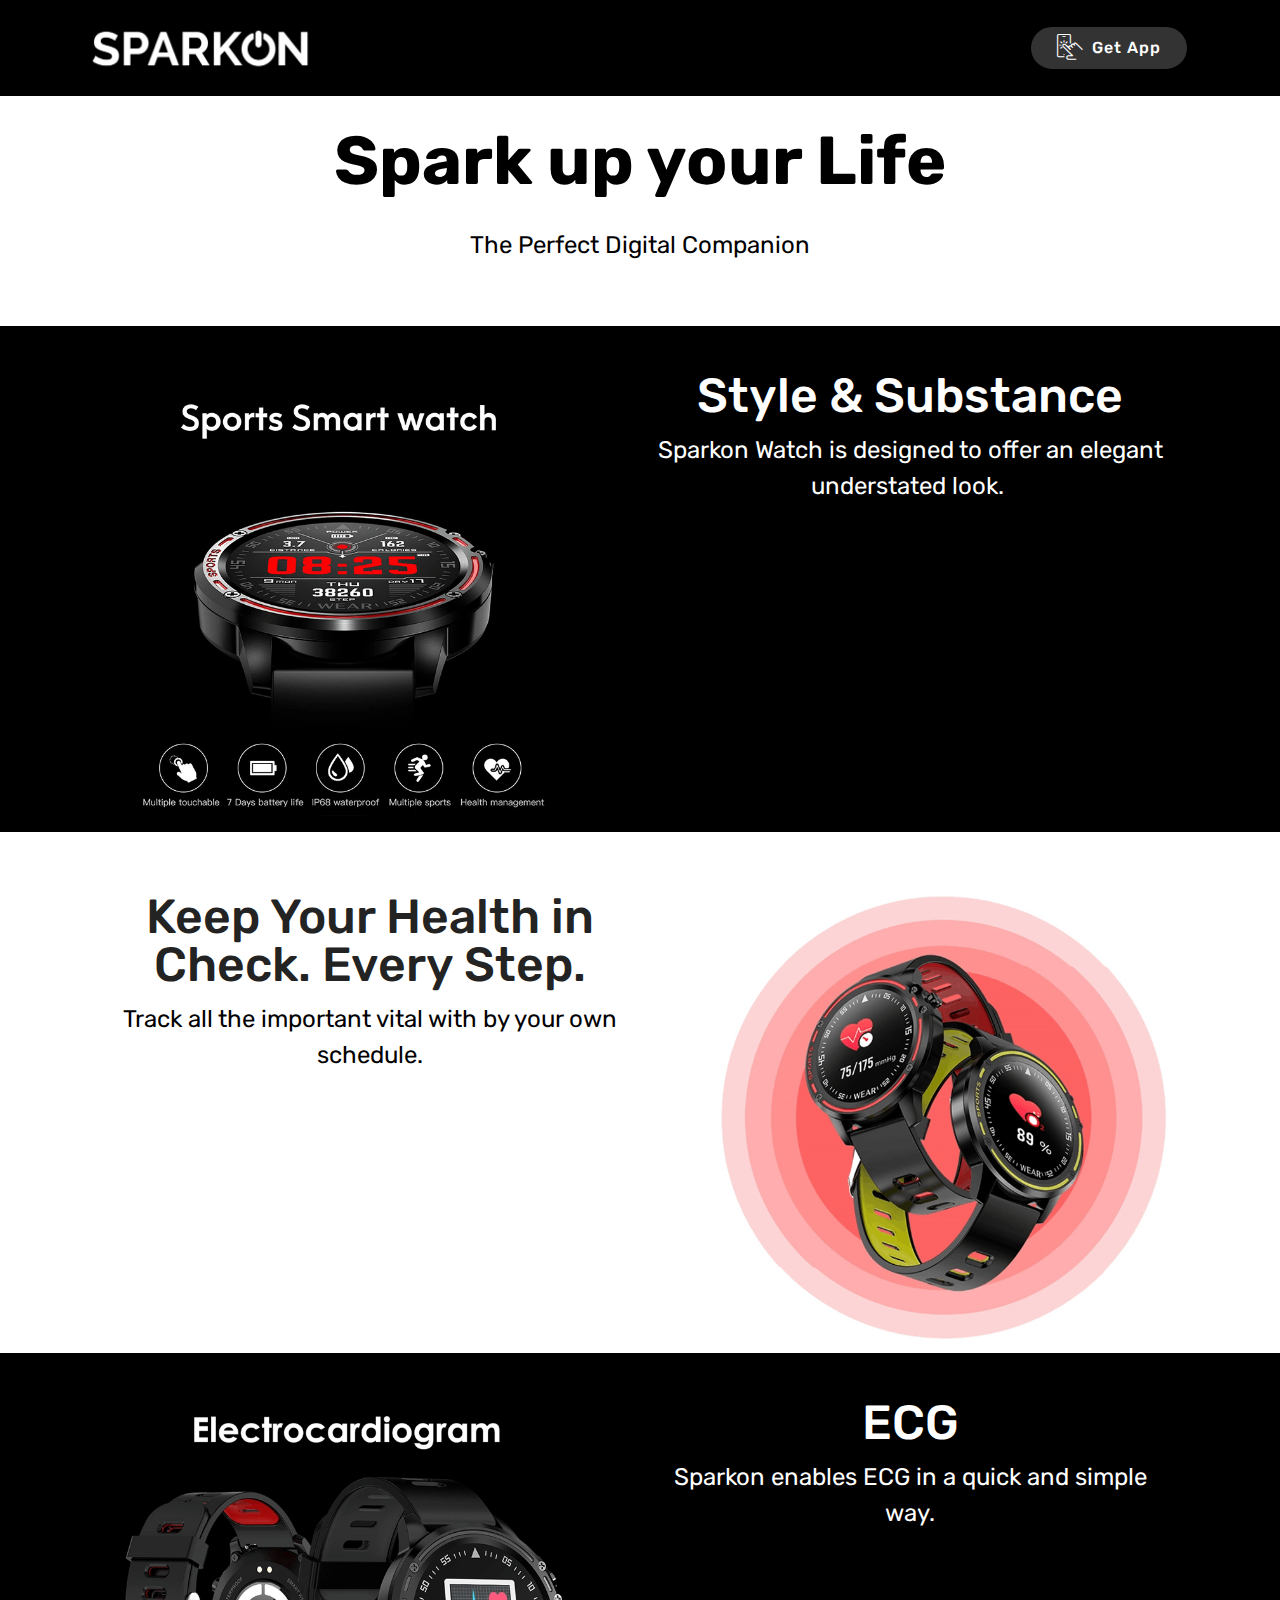
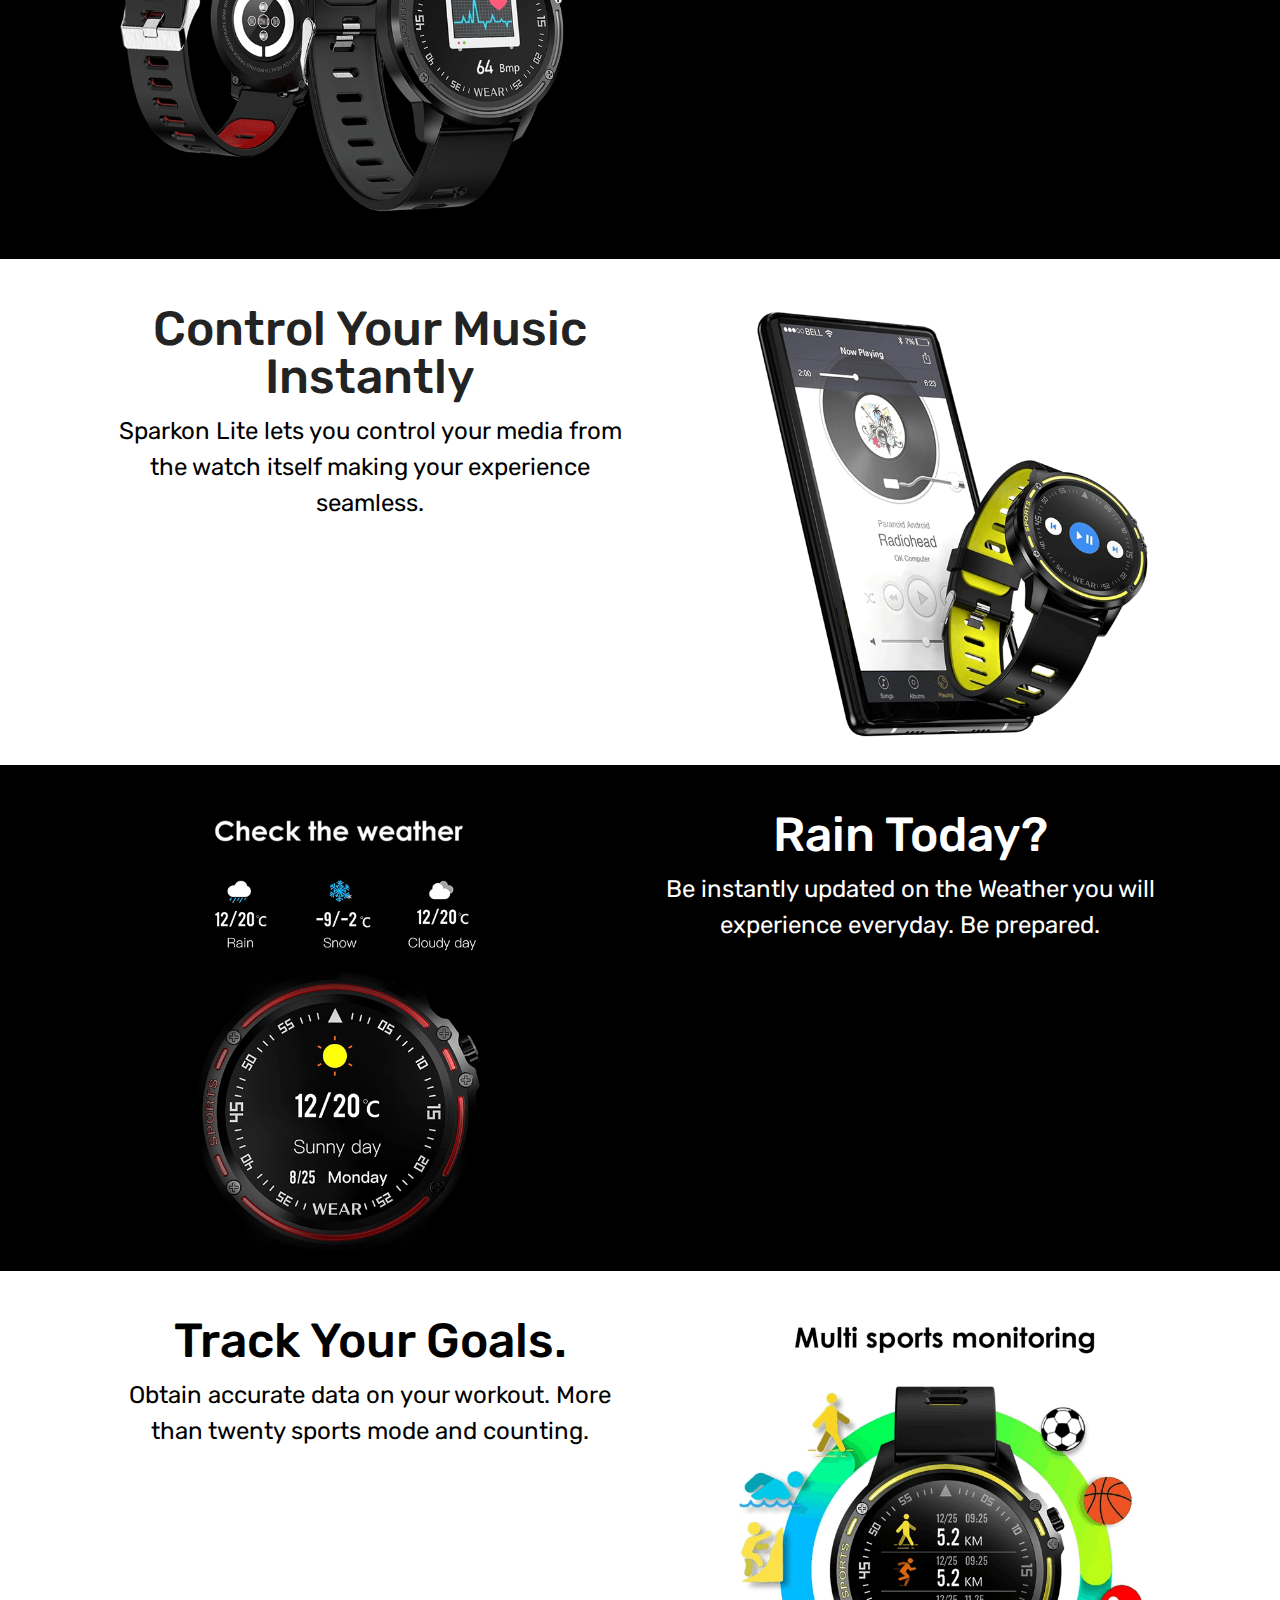
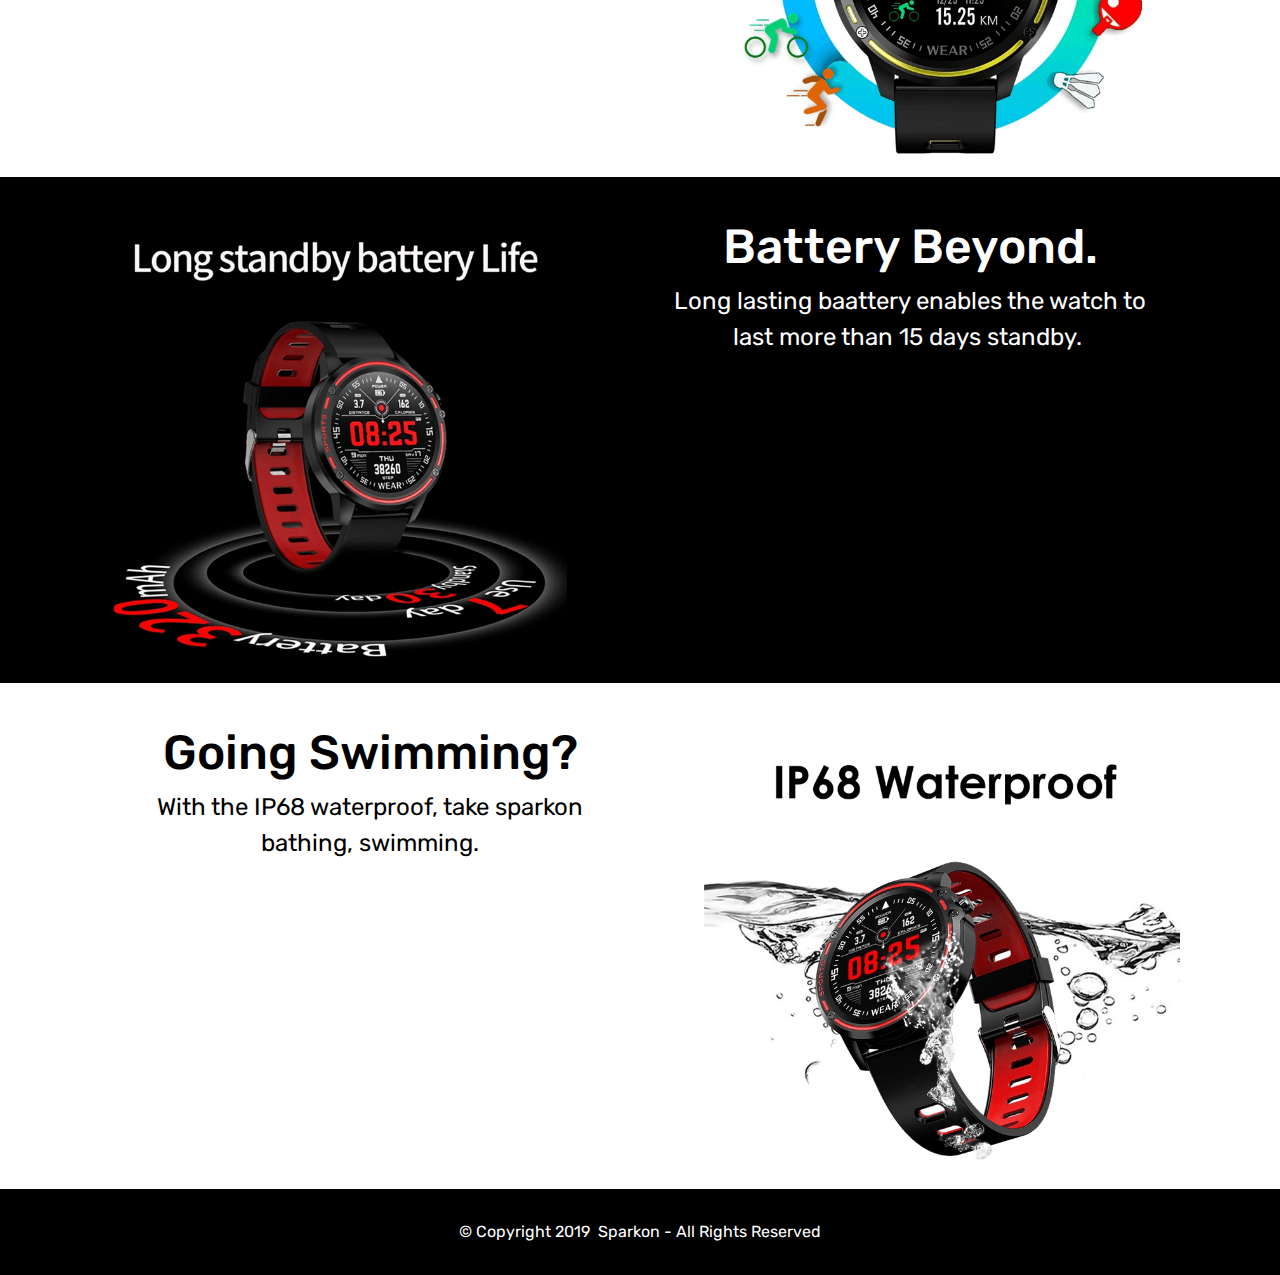
==== commit bb849899: "test" ====
--- a/index.html
+++ b/index.html
@@ -7,7 +7,7 @@
   <meta name="generator" content="Mobirise v4.11.4, mobirise.com">
   <meta name="viewport" content="width=device-width, initial-scale=1, minimum-scale=1">
   <link rel="shortcut icon" href="assets/images/sparkon-watch-484x161.png" type="image/x-icon">
-  <meta name="description" content="">
+  <meta name="description" content="Sparkon Smart Watch is the most aims to provide both style & substance at an affordable price.">
   
   <title>Sparkon | Smart Watch</title>
   <link rel="stylesheet" href="assets/web/assets/mobirise-icons/mobirise-icons.css">
@@ -24,6 +24,21 @@
   
 </head>
 <body>
+
+<!-- Analytics -->
+<!-- Global site tag (gtag.js) - Google Analytics -->
+<script async src="https://www.googletagmanager.com/gtag/js?id=UA-143753066-2"></script>
+<script>
+  window.dataLayer = window.dataLayer || [];
+  function gtag(){dataLayer.push(arguments);}
+  gtag('js', new Date());
+
+  gtag('config', 'UA-143753066-2');
+</script>
+
+<!-- /Analytics -->
+
+
   <section class="menu cid-rJXA4VWQw6" once="menu" id="menu1-0">
 
     
@@ -48,16 +63,16 @@
             </div>
         </div>
         <div class="collapse navbar-collapse" id="navbarSupportedContent">
-            <ul class="navbar-nav nav-dropdown nav-right" data-app-modern-menu="true"><li class="nav-item">
+            <ul class="navbar-nav nav-dropdown" data-app-modern-menu="true"><li class="nav-item">
                     <a class="nav-link link text-white display-4" href="https://mobirise.co">
                         </a>
                 </li></ul>
-            
+            <div class="navbar-buttons mbr-section-btn"><a class="btn btn-sm btn-black display-4" href="App.html"><span class="mbri-touch mbr-iconfont mbr-iconfont-btn"></span><font face="MobiriseIcons"><br></font>Get App</a></div>
         </div>
     </nav>
 </section>
 
-<section class="engine"><a href="https://mobirise.info/i">free web creation software</a></section><section class="header1 cid-rJXAhcnXag" id="header16-1">
+<section class="engine"><a href="https://mobirise.info/p">website templates free download</a></section><section class="header1 cid-rJXAhcnXag" id="header16-1">
 
     
 
@@ -69,7 +84,7 @@
                 <h1 class="mbr-section-title mbr-bold pb-3 mbr-fonts-style display-1">Spark up your Life</h1>
                 
                 <p class="mbr-text pb-3 mbr-fonts-style display-5">The Perfect Digital Companion</p>
-                <div class="mbr-section-btn"><a class="btn btn-md btn-black-outline display-4" href="index.html">Buy Now | Get Sparked</a></div>
+                
             </div>
         </div>
     </div>
--- a/assets/mobirise/css/mbr-additional.css
+++ b/assets/mobirise/css/mbr-additional.css
@@ -944,10 +944,6 @@
 .cid-rJXA4VWQw6 .collapsed .navbar-collapse.collapsing .navbar-nav .nav-item,
 .cid-rJXA4VWQw6 .collapsed .navbar-collapse.show .navbar-nav .nav-item {
   clear: both;
-}
-.cid-rJXA4VWQw6 .collapsed .navbar-collapse.collapsing .navbar-nav .nav-item:last-child,
-.cid-rJXA4VWQw6 .collapsed .navbar-collapse.show .navbar-nav .nav-item:last-child {
-  margin-bottom: 1rem;
 }
 .cid-rJXA4VWQw6 .collapsed .navbar-collapse.collapsing .navbar-buttons,
 .cid-rJXA4VWQw6 .collapsed .navbar-collapse.show .navbar-buttons {
@@ -1050,10 +1046,6 @@
   .cid-rJXA4VWQw6 .navbar-collapse.show .navbar-nav .nav-item {
     clear: both;
   }
-  .cid-rJXA4VWQw6 .navbar-collapse.collapsing .navbar-nav .nav-item:last-child,
-  .cid-rJXA4VWQw6 .navbar-collapse.show .navbar-nav .nav-item:last-child {
-    margin-bottom: 1rem;
-  }
   .cid-rJXA4VWQw6 .navbar-collapse.collapsing .navbar-buttons,
   .cid-rJXA4VWQw6 .navbar-collapse.show .navbar-buttons {
     text-align: center;
@@ -1117,6 +1109,520 @@
 .cid-rJXA4VWQw6 .dropdown-item:hover {
   color: #c1c1c1 !important;
 }
+.cid-rJXXA0RVlL {
+  padding-top: 30px;
+  padding-bottom: 30px;
+  background-color: #000000;
+}
+.cid-rJXXA0RVlL .row-links {
+  width: 100%;
+  -webkit-justify-content: center;
+  justify-content: center;
+}
+.cid-rJXXA0RVlL .social-row {
+  width: 100%;
+  -webkit-justify-content: center;
+  justify-content: center;
+}
+.cid-rJXXA0RVlL .media-container-row {
+  -webkit-flex-direction: column;
+  flex-direction: column;
+  -webkit-justify-content: center;
+  justify-content: center;
+  -webkit-align-items: center;
+  align-items: center;
+}
+.cid-rJXXA0RVlL .media-container-row .foot-menu {
+  list-style: none;
+  display: flex;
+  -webkit-justify-content: center;
+  justify-content: center;
+  -webkit-flex-wrap: wrap;
+  flex-wrap: wrap;
+  padding: 0;
+  margin-bottom: 0;
+}
+.cid-rJXXA0RVlL .media-container-row .foot-menu li {
+  padding: 0 1rem 1rem 1rem;
+}
+.cid-rJXXA0RVlL .media-container-row .foot-menu li p {
+  margin: 0;
+}
+.cid-rJXXA0RVlL .media-container-row .social-list {
+  padding-left: 0;
+  margin-bottom: 0;
+  list-style: none;
+  display: flex;
+  -webkit-flex-wrap: wrap;
+  flex-wrap: wrap;
+  -webkit-justify-content: flex-end;
+  justify-content: flex-end;
+}
+.cid-rJXXA0RVlL .media-container-row .social-list .mbr-iconfont-social {
+  font-size: 1.5rem;
+  color: #ffffff;
+}
+.cid-rJXXA0RVlL .media-container-row .social-list .soc-item {
+  margin: 0 .5rem;
+}
+.cid-rJXXA0RVlL .media-container-row .social-list a {
+  margin: 0;
+  opacity: .5;
+  -webkit-transition: .2s linear;
+  transition: .2s linear;
+}
+.cid-rJXXA0RVlL .media-container-row .social-list a:hover {
+  opacity: 1;
+}
+@media (max-width: 767px) {
+  .cid-rJXXA0RVlL .media-container-row .social-list {
+    -webkit-justify-content: center;
+    justify-content: center;
+  }
+}
+.cid-rJXXA0RVlL .media-container-row .row-copirayt {
+  word-break: break-word;
+  width: 100%;
+}
+.cid-rJXXA0RVlL .media-container-row .row-copirayt p {
+  width: 100%;
+}
+.cid-rKUIbCM6Dz {
+  padding-top: 120px;
+  padding-bottom: 30px;
+  background-color: #ffffff;
+}
+.cid-rKUIbCM6Dz P {
+  color: #767676;
+}
+.cid-rKUIbCM6Dz H1 {
+  text-align: center;
+  color: #000000;
+}
+.cid-rKUIbCM6Dz .mbr-text,
+.cid-rKUIbCM6Dz .mbr-section-btn {
+  color: #000000;
+}
+.cid-rKUNhoaflc {
+  padding-top: 90px;
+  padding-bottom: 90px;
+  background-color: #000000;
+}
+.cid-rKUNhoaflc .mbr-figure {
+  margin: 0 auto;
+  width: 100%;
+  display: -webkit-flex;
+  justify-content: center;
+  -webkit-justify-content: center;
+}
+.cid-rKUNhoaflc .mbr-figure img {
+  height: 100%;
+  margin: 0 auto;
+}
+@media (max-width: 991px) {
+  .cid-rKUNhoaflc .mbr-figure img {
+    width: 100% !important;
+  }
+}
+.cid-rJXA4VWQw6 .navbar {
+  padding: .5rem 0;
+  background: #000000;
+  transition: none;
+  min-height: 77px;
+}
+.cid-rJXA4VWQw6 .navbar-dropdown.bg-color.transparent.opened {
+  background: #000000;
+}
+.cid-rJXA4VWQw6 a {
+  font-style: normal;
+}
+.cid-rJXA4VWQw6 .nav-item span {
+  padding-right: 0.4em;
+  line-height: 0.5em;
+  vertical-align: text-bottom;
+  position: relative;
+  text-decoration: none;
+}
+.cid-rJXA4VWQw6 .nav-item a {
+  display: -webkit-flex;
+  align-items: center;
+  justify-content: center;
+  padding: 0.7rem 0 !important;
+  margin: 0rem .65rem !important;
+  -webkit-align-items: center;
+  -webkit-justify-content: center;
+}
+.cid-rJXA4VWQw6 .nav-item:focus,
+.cid-rJXA4VWQw6 .nav-link:focus {
+  outline: none;
+}
+.cid-rJXA4VWQw6 .btn {
+  padding: 0.4rem 1.5rem;
+  display: -webkit-inline-flex;
+  align-items: center;
+  -webkit-align-items: center;
+}
+.cid-rJXA4VWQw6 .btn .mbr-iconfont {
+  font-size: 1.6rem;
+}
+.cid-rJXA4VWQw6 .menu-logo {
+  margin-right: auto;
+}
+.cid-rJXA4VWQw6 .menu-logo .navbar-brand {
+  display: flex;
+  margin-left: 5rem;
+  padding: 0;
+  transition: padding .2s;
+  min-height: 3.8rem;
+  -webkit-align-items: center;
+  align-items: center;
+}
+.cid-rJXA4VWQw6 .menu-logo .navbar-brand .navbar-caption-wrap {
+  display: flex;
+  -webkit-align-items: center;
+  align-items: center;
+  word-break: break-word;
+  min-width: 7rem;
+  margin: .3rem 0;
+}
+.cid-rJXA4VWQw6 .menu-logo .navbar-brand .navbar-caption-wrap .navbar-caption {
+  line-height: 1.2rem !important;
+  padding-right: 2rem;
+}
+.cid-rJXA4VWQw6 .menu-logo .navbar-brand .navbar-logo {
+  font-size: 4rem;
+  transition: font-size 0.25s;
+}
+.cid-rJXA4VWQw6 .menu-logo .navbar-brand .navbar-logo img {
+  display: flex;
+}
+.cid-rJXA4VWQw6 .menu-logo .navbar-brand .navbar-logo .mbr-iconfont {
+  transition: font-size 0.25s;
+}
+.cid-rJXA4VWQw6 .menu-logo .navbar-brand .navbar-logo a {
+  display: inline-flex;
+}
+.cid-rJXA4VWQw6 .navbar-toggleable-sm .navbar-collapse {
+  justify-content: flex-end;
+  -webkit-justify-content: flex-end;
+  padding-right: 5rem;
+  width: auto;
+}
+.cid-rJXA4VWQw6 .navbar-toggleable-sm .navbar-collapse .navbar-nav {
+  flex-wrap: wrap;
+  -webkit-flex-wrap: wrap;
+  padding-left: 0;
+}
+.cid-rJXA4VWQw6 .navbar-toggleable-sm .navbar-collapse .navbar-nav .nav-item {
+  -webkit-align-self: center;
+  align-self: center;
+}
+.cid-rJXA4VWQw6 .navbar-toggleable-sm .navbar-collapse .navbar-buttons {
+  padding-left: 0;
+  padding-bottom: 0;
+}
+.cid-rJXA4VWQw6 .dropdown .dropdown-menu {
+  background: #000000;
+  display: none;
+  position: absolute;
+  min-width: 5rem;
+  padding-top: 1.4rem;
+  padding-bottom: 1.4rem;
+  text-align: left;
+}
+.cid-rJXA4VWQw6 .dropdown .dropdown-menu .dropdown-item {
+  width: auto;
+  padding: 0.235em 1.5385em 0.235em 1.5385em !important;
+}
+.cid-rJXA4VWQw6 .dropdown .dropdown-menu .dropdown-item::after {
+  right: 0.5rem;
+}
+.cid-rJXA4VWQw6 .dropdown .dropdown-menu .dropdown-submenu {
+  margin: 0;
+}
+.cid-rJXA4VWQw6 .dropdown.open > .dropdown-menu {
+  display: block;
+}
+.cid-rJXA4VWQw6 .navbar-toggleable-sm.opened:after {
+  position: absolute;
+  width: 100vw;
+  height: 100vh;
+  content: '';
+  background-color: rgba(0, 0, 0, 0.1);
+  left: 0;
+  bottom: 0;
+  transform: translateY(100%);
+  -webkit-transform: translateY(100%);
+  z-index: 1000;
+}
+.cid-rJXA4VWQw6 .navbar.navbar-short {
+  min-height: 60px;
+  transition: all .2s;
+}
+.cid-rJXA4VWQw6 .navbar.navbar-short .navbar-toggler-right {
+  top: 20px;
+}
+.cid-rJXA4VWQw6 .navbar.navbar-short .navbar-logo a {
+  font-size: 2.5rem !important;
+  line-height: 2.5rem;
+  transition: font-size 0.25s;
+}
+.cid-rJXA4VWQw6 .navbar.navbar-short .navbar-logo a .mbr-iconfont {
+  font-size: 2.5rem !important;
+}
+.cid-rJXA4VWQw6 .navbar.navbar-short .navbar-logo a img {
+  height: 3rem !important;
+}
+.cid-rJXA4VWQw6 .navbar.navbar-short .navbar-brand {
+  min-height: 3rem;
+}
+.cid-rJXA4VWQw6 button.navbar-toggler {
+  width: 31px;
+  height: 18px;
+  cursor: pointer;
+  transition: all .2s;
+  top: 1.5rem;
+  right: 1rem;
+}
+.cid-rJXA4VWQw6 button.navbar-toggler:focus {
+  outline: none;
+}
+.cid-rJXA4VWQw6 button.navbar-toggler .hamburger span {
+  position: absolute;
+  right: 0;
+  width: 30px;
+  height: 2px;
+  border-right: 5px;
+  background-color: #ffffff;
+}
+.cid-rJXA4VWQw6 button.navbar-toggler .hamburger span:nth-child(1) {
+  top: 0;
+  transition: all .2s;
+}
+.cid-rJXA4VWQw6 button.navbar-toggler .hamburger span:nth-child(2) {
+  top: 8px;
+  transition: all .15s;
+}
+.cid-rJXA4VWQw6 button.navbar-toggler .hamburger span:nth-child(3) {
+  top: 8px;
+  transition: all .15s;
+}
+.cid-rJXA4VWQw6 button.navbar-toggler .hamburger span:nth-child(4) {
+  top: 16px;
+  transition: all .2s;
+}
+.cid-rJXA4VWQw6 nav.opened .hamburger span:nth-child(1) {
+  top: 8px;
+  width: 0;
+  opacity: 0;
+  right: 50%;
+  transition: all .2s;
+}
+.cid-rJXA4VWQw6 nav.opened .hamburger span:nth-child(2) {
+  -webkit-transform: rotate(45deg);
+  transform: rotate(45deg);
+  transition: all .25s;
+}
+.cid-rJXA4VWQw6 nav.opened .hamburger span:nth-child(3) {
+  -webkit-transform: rotate(-45deg);
+  transform: rotate(-45deg);
+  transition: all .25s;
+}
+.cid-rJXA4VWQw6 nav.opened .hamburger span:nth-child(4) {
+  top: 8px;
+  width: 0;
+  opacity: 0;
+  right: 50%;
+  transition: all .2s;
+}
+.cid-rJXA4VWQw6 .collapsed.navbar-expand {
+  flex-direction: column;
+  -webkit-flex-direction: column;
+}
+.cid-rJXA4VWQw6 .collapsed .btn {
+  display: -webkit-flex;
+}
+.cid-rJXA4VWQw6 .collapsed .navbar-collapse {
+  display: none !important;
+  padding-right: 0 !important;
+}
+.cid-rJXA4VWQw6 .collapsed .navbar-collapse.collapsing,
+.cid-rJXA4VWQw6 .collapsed .navbar-collapse.show {
+  display: block !important;
+}
+.cid-rJXA4VWQw6 .collapsed .navbar-collapse.collapsing .navbar-nav,
+.cid-rJXA4VWQw6 .collapsed .navbar-collapse.show .navbar-nav {
+  display: block;
+  text-align: center;
+}
+.cid-rJXA4VWQw6 .collapsed .navbar-collapse.collapsing .navbar-nav .nav-item,
+.cid-rJXA4VWQw6 .collapsed .navbar-collapse.show .navbar-nav .nav-item {
+  clear: both;
+}
+.cid-rJXA4VWQw6 .collapsed .navbar-collapse.collapsing .navbar-buttons,
+.cid-rJXA4VWQw6 .collapsed .navbar-collapse.show .navbar-buttons {
+  text-align: center;
+}
+.cid-rJXA4VWQw6 .collapsed .navbar-collapse.collapsing .navbar-buttons:last-child,
+.cid-rJXA4VWQw6 .collapsed .navbar-collapse.show .navbar-buttons:last-child {
+  margin-bottom: 1rem;
+}
+@media (min-width: 1024px) {
+  .cid-rJXA4VWQw6 .collapsed:not(.navbar-short) .navbar-collapse {
+    max-height: calc(98.5vh - 5rem);
+  }
+}
+.cid-rJXA4VWQw6 .collapsed button.navbar-toggler {
+  display: block;
+}
+.cid-rJXA4VWQw6 .collapsed .navbar-brand {
+  margin-left: 1rem !important;
+}
+.cid-rJXA4VWQw6 .collapsed .navbar-toggleable-sm {
+  flex-direction: column;
+  -webkit-flex-direction: column;
+}
+.cid-rJXA4VWQw6 .collapsed .dropdown .dropdown-menu {
+  width: 100%;
+  text-align: center;
+  position: relative;
+  opacity: 0;
+  overflow: hidden;
+  display: block;
+  height: 0;
+  visibility: hidden;
+  padding: 0;
+  transition-duration: .5s;
+  transition-property: opacity,padding,height;
+}
+.cid-rJXA4VWQw6 .collapsed .dropdown.open > .dropdown-menu {
+  position: relative;
+  opacity: 1;
+  height: auto;
+  padding: 1.4rem 0;
+  visibility: visible;
+}
+.cid-rJXA4VWQw6 .collapsed .dropdown .dropdown-submenu {
+  left: 0;
+  text-align: center;
+  width: 100%;
+}
+.cid-rJXA4VWQw6 .collapsed .dropdown .dropdown-toggle[data-toggle="dropdown-submenu"]::after {
+  margin-top: 0;
+  position: inherit;
+  right: 0;
+  top: 50%;
+  display: inline-block;
+  width: 0;
+  height: 0;
+  margin-left: .3em;
+  vertical-align: middle;
+  content: "";
+  border-top: .30em solid;
+  border-right: .30em solid transparent;
+  border-left: .30em solid transparent;
+}
+@media (max-width: 1023px) {
+  .cid-rJXA4VWQw6 .navbar-expand {
+    flex-direction: column;
+    -webkit-flex-direction: column;
+  }
+  .cid-rJXA4VWQw6 img {
+    height: 3.8rem !important;
+  }
+  .cid-rJXA4VWQw6 .btn {
+    display: -webkit-flex;
+  }
+  .cid-rJXA4VWQw6 button.navbar-toggler {
+    display: block;
+  }
+  .cid-rJXA4VWQw6 .navbar-brand {
+    margin-left: 1rem !important;
+  }
+  .cid-rJXA4VWQw6 .navbar-toggleable-sm {
+    flex-direction: column;
+    -webkit-flex-direction: column;
+  }
+  .cid-rJXA4VWQw6 .navbar-collapse {
+    display: none !important;
+    padding-right: 0 !important;
+  }
+  .cid-rJXA4VWQw6 .navbar-collapse.collapsing,
+  .cid-rJXA4VWQw6 .navbar-collapse.show {
+    display: block !important;
+  }
+  .cid-rJXA4VWQw6 .navbar-collapse.collapsing .navbar-nav,
+  .cid-rJXA4VWQw6 .navbar-collapse.show .navbar-nav {
+    display: block;
+    text-align: center;
+  }
+  .cid-rJXA4VWQw6 .navbar-collapse.collapsing .navbar-nav .nav-item,
+  .cid-rJXA4VWQw6 .navbar-collapse.show .navbar-nav .nav-item {
+    clear: both;
+  }
+  .cid-rJXA4VWQw6 .navbar-collapse.collapsing .navbar-buttons,
+  .cid-rJXA4VWQw6 .navbar-collapse.show .navbar-buttons {
+    text-align: center;
+  }
+  .cid-rJXA4VWQw6 .navbar-collapse.collapsing .navbar-buttons:last-child,
+  .cid-rJXA4VWQw6 .navbar-collapse.show .navbar-buttons:last-child {
+    margin-bottom: 1rem;
+  }
+  .cid-rJXA4VWQw6 .dropdown .dropdown-menu {
+    width: 100%;
+    text-align: center;
+    position: relative;
+    opacity: 0;
+    overflow: hidden;
+    display: block;
+    height: 0;
+    visibility: hidden;
+    padding: 0;
+    transition-duration: .5s;
+    transition-property: opacity,padding,height;
+  }
+  .cid-rJXA4VWQw6 .dropdown.open > .dropdown-menu {
+    position: relative;
+    opacity: 1;
+    height: auto;
+    padding: 1.4rem 0;
+    visibility: visible;
+  }
+  .cid-rJXA4VWQw6 .dropdown .dropdown-submenu {
+    left: 0;
+    text-align: center;
+    width: 100%;
+  }
+  .cid-rJXA4VWQw6 .dropdown .dropdown-toggle[data-toggle="dropdown-submenu"]::after {
+    margin-top: 0;
+    position: inherit;
+    right: 0;
+    top: 50%;
+    display: inline-block;
+    width: 0;
+    height: 0;
+    margin-left: .3em;
+    vertical-align: middle;
+    content: "";
+    border-top: .30em solid;
+    border-right: .30em solid transparent;
+    border-left: .30em solid transparent;
+  }
+}
+@media (min-width: 767px) {
+  .cid-rJXA4VWQw6 .menu-logo {
+    flex-shrink: 0;
+    -webkit-flex-shrink: 0;
+  }
+}
+.cid-rJXA4VWQw6 .navbar-collapse {
+  flex-basis: auto;
+  -webkit-flex-basis: auto;
+}
+.cid-rJXA4VWQw6 .nav-link:hover,
+.cid-rJXA4VWQw6 .dropdown-item:hover {
+  color: #c1c1c1 !important;
+}
 .cid-rJXAhcnXag {
   padding-top: 120px;
   padding-bottom: 30px;
--- a/assets/mobirise/css/mbr-additional.css
+++ b/assets/mobirise/css/mbr-additional.css
@@ -944,10 +944,6 @@
 .cid-rJXA4VWQw6 .collapsed .navbar-collapse.collapsing .navbar-nav .nav-item,
 .cid-rJXA4VWQw6 .collapsed .navbar-collapse.show .navbar-nav .nav-item {
   clear: both;
-}
-.cid-rJXA4VWQw6 .collapsed .navbar-collapse.collapsing .navbar-nav .nav-item:last-child,
-.cid-rJXA4VWQw6 .collapsed .navbar-collapse.show .navbar-nav .nav-item:last-child {
-  margin-bottom: 1rem;
 }
 .cid-rJXA4VWQw6 .collapsed .navbar-collapse.collapsing .navbar-buttons,
 .cid-rJXA4VWQw6 .collapsed .navbar-collapse.show .navbar-buttons {
@@ -1050,10 +1046,6 @@
   .cid-rJXA4VWQw6 .navbar-collapse.show .navbar-nav .nav-item {
     clear: both;
   }
-  .cid-rJXA4VWQw6 .navbar-collapse.collapsing .navbar-nav .nav-item:last-child,
-  .cid-rJXA4VWQw6 .navbar-collapse.show .navbar-nav .nav-item:last-child {
-    margin-bottom: 1rem;
-  }
   .cid-rJXA4VWQw6 .navbar-collapse.collapsing .navbar-buttons,
   .cid-rJXA4VWQw6 .navbar-collapse.show .navbar-buttons {
     text-align: center;
@@ -1117,6 +1109,520 @@
 .cid-rJXA4VWQw6 .dropdown-item:hover {
   color: #c1c1c1 !important;
 }
+.cid-rJXXA0RVlL {
+  padding-top: 30px;
+  padding-bottom: 30px;
+  background-color: #000000;
+}
+.cid-rJXXA0RVlL .row-links {
+  width: 100%;
+  -webkit-justify-content: center;
+  justify-content: center;
+}
+.cid-rJXXA0RVlL .social-row {
+  width: 100%;
+  -webkit-justify-content: center;
+  justify-content: center;
+}
+.cid-rJXXA0RVlL .media-container-row {
+  -webkit-flex-direction: column;
+  flex-direction: column;
+  -webkit-justify-content: center;
+  justify-content: center;
+  -webkit-align-items: center;
+  align-items: center;
+}
+.cid-rJXXA0RVlL .media-container-row .foot-menu {
+  list-style: none;
+  display: flex;
+  -webkit-justify-content: center;
+  justify-content: center;
+  -webkit-flex-wrap: wrap;
+  flex-wrap: wrap;
+  padding: 0;
+  margin-bottom: 0;
+}
+.cid-rJXXA0RVlL .media-container-row .foot-menu li {
+  padding: 0 1rem 1rem 1rem;
+}
+.cid-rJXXA0RVlL .media-container-row .foot-menu li p {
+  margin: 0;
+}
+.cid-rJXXA0RVlL .media-container-row .social-list {
+  padding-left: 0;
+  margin-bottom: 0;
+  list-style: none;
+  display: flex;
+  -webkit-flex-wrap: wrap;
+  flex-wrap: wrap;
+  -webkit-justify-content: flex-end;
+  justify-content: flex-end;
+}
+.cid-rJXXA0RVlL .media-container-row .social-list .mbr-iconfont-social {
+  font-size: 1.5rem;
+  color: #ffffff;
+}
+.cid-rJXXA0RVlL .media-container-row .social-list .soc-item {
+  margin: 0 .5rem;
+}
+.cid-rJXXA0RVlL .media-container-row .social-list a {
+  margin: 0;
+  opacity: .5;
+  -webkit-transition: .2s linear;
+  transition: .2s linear;
+}
+.cid-rJXXA0RVlL .media-container-row .social-list a:hover {
+  opacity: 1;
+}
+@media (max-width: 767px) {
+  .cid-rJXXA0RVlL .media-container-row .social-list {
+    -webkit-justify-content: center;
+    justify-content: center;
+  }
+}
+.cid-rJXXA0RVlL .media-container-row .row-copirayt {
+  word-break: break-word;
+  width: 100%;
+}
+.cid-rJXXA0RVlL .media-container-row .row-copirayt p {
+  width: 100%;
+}
+.cid-rKUIbCM6Dz {
+  padding-top: 120px;
+  padding-bottom: 30px;
+  background-color: #ffffff;
+}
+.cid-rKUIbCM6Dz P {
+  color: #767676;
+}
+.cid-rKUIbCM6Dz H1 {
+  text-align: center;
+  color: #000000;
+}
+.cid-rKUIbCM6Dz .mbr-text,
+.cid-rKUIbCM6Dz .mbr-section-btn {
+  color: #000000;
+}
+.cid-rKUNhoaflc {
+  padding-top: 90px;
+  padding-bottom: 90px;
+  background-color: #000000;
+}
+.cid-rKUNhoaflc .mbr-figure {
+  margin: 0 auto;
+  width: 100%;
+  display: -webkit-flex;
+  justify-content: center;
+  -webkit-justify-content: center;
+}
+.cid-rKUNhoaflc .mbr-figure img {
+  height: 100%;
+  margin: 0 auto;
+}
+@media (max-width: 991px) {
+  .cid-rKUNhoaflc .mbr-figure img {
+    width: 100% !important;
+  }
+}
+.cid-rJXA4VWQw6 .navbar {
+  padding: .5rem 0;
+  background: #000000;
+  transition: none;
+  min-height: 77px;
+}
+.cid-rJXA4VWQw6 .navbar-dropdown.bg-color.transparent.opened {
+  background: #000000;
+}
+.cid-rJXA4VWQw6 a {
+  font-style: normal;
+}
+.cid-rJXA4VWQw6 .nav-item span {
+  padding-right: 0.4em;
+  line-height: 0.5em;
+  vertical-align: text-bottom;
+  position: relative;
+  text-decoration: none;
+}
+.cid-rJXA4VWQw6 .nav-item a {
+  display: -webkit-flex;
+  align-items: center;
+  justify-content: center;
+  padding: 0.7rem 0 !important;
+  margin: 0rem .65rem !important;
+  -webkit-align-items: center;
+  -webkit-justify-content: center;
+}
+.cid-rJXA4VWQw6 .nav-item:focus,
+.cid-rJXA4VWQw6 .nav-link:focus {
+  outline: none;
+}
+.cid-rJXA4VWQw6 .btn {
+  padding: 0.4rem 1.5rem;
+  display: -webkit-inline-flex;
+  align-items: center;
+  -webkit-align-items: center;
+}
+.cid-rJXA4VWQw6 .btn .mbr-iconfont {
+  font-size: 1.6rem;
+}
+.cid-rJXA4VWQw6 .menu-logo {
+  margin-right: auto;
+}
+.cid-rJXA4VWQw6 .menu-logo .navbar-brand {
+  display: flex;
+  margin-left: 5rem;
+  padding: 0;
+  transition: padding .2s;
+  min-height: 3.8rem;
+  -webkit-align-items: center;
+  align-items: center;
+}
+.cid-rJXA4VWQw6 .menu-logo .navbar-brand .navbar-caption-wrap {
+  display: flex;
+  -webkit-align-items: center;
+  align-items: center;
+  word-break: break-word;
+  min-width: 7rem;
+  margin: .3rem 0;
+}
+.cid-rJXA4VWQw6 .menu-logo .navbar-brand .navbar-caption-wrap .navbar-caption {
+  line-height: 1.2rem !important;
+  padding-right: 2rem;
+}
+.cid-rJXA4VWQw6 .menu-logo .navbar-brand .navbar-logo {
+  font-size: 4rem;
+  transition: font-size 0.25s;
+}
+.cid-rJXA4VWQw6 .menu-logo .navbar-brand .navbar-logo img {
+  display: flex;
+}
+.cid-rJXA4VWQw6 .menu-logo .navbar-brand .navbar-logo .mbr-iconfont {
+  transition: font-size 0.25s;
+}
+.cid-rJXA4VWQw6 .menu-logo .navbar-brand .navbar-logo a {
+  display: inline-flex;
+}
+.cid-rJXA4VWQw6 .navbar-toggleable-sm .navbar-collapse {
+  justify-content: flex-end;
+  -webkit-justify-content: flex-end;
+  padding-right: 5rem;
+  width: auto;
+}
+.cid-rJXA4VWQw6 .navbar-toggleable-sm .navbar-collapse .navbar-nav {
+  flex-wrap: wrap;
+  -webkit-flex-wrap: wrap;
+  padding-left: 0;
+}
+.cid-rJXA4VWQw6 .navbar-toggleable-sm .navbar-collapse .navbar-nav .nav-item {
+  -webkit-align-self: center;
+  align-self: center;
+}
+.cid-rJXA4VWQw6 .navbar-toggleable-sm .navbar-collapse .navbar-buttons {
+  padding-left: 0;
+  padding-bottom: 0;
+}
+.cid-rJXA4VWQw6 .dropdown .dropdown-menu {
+  background: #000000;
+  display: none;
+  position: absolute;
+  min-width: 5rem;
+  padding-top: 1.4rem;
+  padding-bottom: 1.4rem;
+  text-align: left;
+}
+.cid-rJXA4VWQw6 .dropdown .dropdown-menu .dropdown-item {
+  width: auto;
+  padding: 0.235em 1.5385em 0.235em 1.5385em !important;
+}
+.cid-rJXA4VWQw6 .dropdown .dropdown-menu .dropdown-item::after {
+  right: 0.5rem;
+}
+.cid-rJXA4VWQw6 .dropdown .dropdown-menu .dropdown-submenu {
+  margin: 0;
+}
+.cid-rJXA4VWQw6 .dropdown.open > .dropdown-menu {
+  display: block;
+}
+.cid-rJXA4VWQw6 .navbar-toggleable-sm.opened:after {
+  position: absolute;
+  width: 100vw;
+  height: 100vh;
+  content: '';
+  background-color: rgba(0, 0, 0, 0.1);
+  left: 0;
+  bottom: 0;
+  transform: translateY(100%);
+  -webkit-transform: translateY(100%);
+  z-index: 1000;
+}
+.cid-rJXA4VWQw6 .navbar.navbar-short {
+  min-height: 60px;
+  transition: all .2s;
+}
+.cid-rJXA4VWQw6 .navbar.navbar-short .navbar-toggler-right {
+  top: 20px;
+}
+.cid-rJXA4VWQw6 .navbar.navbar-short .navbar-logo a {
+  font-size: 2.5rem !important;
+  line-height: 2.5rem;
+  transition: font-size 0.25s;
+}
+.cid-rJXA4VWQw6 .navbar.navbar-short .navbar-logo a .mbr-iconfont {
+  font-size: 2.5rem !important;
+}
+.cid-rJXA4VWQw6 .navbar.navbar-short .navbar-logo a img {
+  height: 3rem !important;
+}
+.cid-rJXA4VWQw6 .navbar.navbar-short .navbar-brand {
+  min-height: 3rem;
+}
+.cid-rJXA4VWQw6 button.navbar-toggler {
+  width: 31px;
+  height: 18px;
+  cursor: pointer;
+  transition: all .2s;
+  top: 1.5rem;
+  right: 1rem;
+}
+.cid-rJXA4VWQw6 button.navbar-toggler:focus {
+  outline: none;
+}
+.cid-rJXA4VWQw6 button.navbar-toggler .hamburger span {
+  position: absolute;
+  right: 0;
+  width: 30px;
+  height: 2px;
+  border-right: 5px;
+  background-color: #ffffff;
+}
+.cid-rJXA4VWQw6 button.navbar-toggler .hamburger span:nth-child(1) {
+  top: 0;
+  transition: all .2s;
+}
+.cid-rJXA4VWQw6 button.navbar-toggler .hamburger span:nth-child(2) {
+  top: 8px;
+  transition: all .15s;
+}
+.cid-rJXA4VWQw6 button.navbar-toggler .hamburger span:nth-child(3) {
+  top: 8px;
+  transition: all .15s;
+}
+.cid-rJXA4VWQw6 button.navbar-toggler .hamburger span:nth-child(4) {
+  top: 16px;
+  transition: all .2s;
+}
+.cid-rJXA4VWQw6 nav.opened .hamburger span:nth-child(1) {
+  top: 8px;
+  width: 0;
+  opacity: 0;
+  right: 50%;
+  transition: all .2s;
+}
+.cid-rJXA4VWQw6 nav.opened .hamburger span:nth-child(2) {
+  -webkit-transform: rotate(45deg);
+  transform: rotate(45deg);
+  transition: all .25s;
+}
+.cid-rJXA4VWQw6 nav.opened .hamburger span:nth-child(3) {
+  -webkit-transform: rotate(-45deg);
+  transform: rotate(-45deg);
+  transition: all .25s;
+}
+.cid-rJXA4VWQw6 nav.opened .hamburger span:nth-child(4) {
+  top: 8px;
+  width: 0;
+  opacity: 0;
+  right: 50%;
+  transition: all .2s;
+}
+.cid-rJXA4VWQw6 .collapsed.navbar-expand {
+  flex-direction: column;
+  -webkit-flex-direction: column;
+}
+.cid-rJXA4VWQw6 .collapsed .btn {
+  display: -webkit-flex;
+}
+.cid-rJXA4VWQw6 .collapsed .navbar-collapse {
+  display: none !important;
+  padding-right: 0 !important;
+}
+.cid-rJXA4VWQw6 .collapsed .navbar-collapse.collapsing,
+.cid-rJXA4VWQw6 .collapsed .navbar-collapse.show {
+  display: block !important;
+}
+.cid-rJXA4VWQw6 .collapsed .navbar-collapse.collapsing .navbar-nav,
+.cid-rJXA4VWQw6 .collapsed .navbar-collapse.show .navbar-nav {
+  display: block;
+  text-align: center;
+}
+.cid-rJXA4VWQw6 .collapsed .navbar-collapse.collapsing .navbar-nav .nav-item,
+.cid-rJXA4VWQw6 .collapsed .navbar-collapse.show .navbar-nav .nav-item {
+  clear: both;
+}
+.cid-rJXA4VWQw6 .collapsed .navbar-collapse.collapsing .navbar-buttons,
+.cid-rJXA4VWQw6 .collapsed .navbar-collapse.show .navbar-buttons {
+  text-align: center;
+}
+.cid-rJXA4VWQw6 .collapsed .navbar-collapse.collapsing .navbar-buttons:last-child,
+.cid-rJXA4VWQw6 .collapsed .navbar-collapse.show .navbar-buttons:last-child {
+  margin-bottom: 1rem;
+}
+@media (min-width: 1024px) {
+  .cid-rJXA4VWQw6 .collapsed:not(.navbar-short) .navbar-collapse {
+    max-height: calc(98.5vh - 5rem);
+  }
+}
+.cid-rJXA4VWQw6 .collapsed button.navbar-toggler {
+  display: block;
+}
+.cid-rJXA4VWQw6 .collapsed .navbar-brand {
+  margin-left: 1rem !important;
+}
+.cid-rJXA4VWQw6 .collapsed .navbar-toggleable-sm {
+  flex-direction: column;
+  -webkit-flex-direction: column;
+}
+.cid-rJXA4VWQw6 .collapsed .dropdown .dropdown-menu {
+  width: 100%;
+  text-align: center;
+  position: relative;
+  opacity: 0;
+  overflow: hidden;
+  display: block;
+  height: 0;
+  visibility: hidden;
+  padding: 0;
+  transition-duration: .5s;
+  transition-property: opacity,padding,height;
+}
+.cid-rJXA4VWQw6 .collapsed .dropdown.open > .dropdown-menu {
+  position: relative;
+  opacity: 1;
+  height: auto;
+  padding: 1.4rem 0;
+  visibility: visible;
+}
+.cid-rJXA4VWQw6 .collapsed .dropdown .dropdown-submenu {
+  left: 0;
+  text-align: center;
+  width: 100%;
+}
+.cid-rJXA4VWQw6 .collapsed .dropdown .dropdown-toggle[data-toggle="dropdown-submenu"]::after {
+  margin-top: 0;
+  position: inherit;
+  right: 0;
+  top: 50%;
+  display: inline-block;
+  width: 0;
+  height: 0;
+  margin-left: .3em;
+  vertical-align: middle;
+  content: "";
+  border-top: .30em solid;
+  border-right: .30em solid transparent;
+  border-left: .30em solid transparent;
+}
+@media (max-width: 1023px) {
+  .cid-rJXA4VWQw6 .navbar-expand {
+    flex-direction: column;
+    -webkit-flex-direction: column;
+  }
+  .cid-rJXA4VWQw6 img {
+    height: 3.8rem !important;
+  }
+  .cid-rJXA4VWQw6 .btn {
+    display: -webkit-flex;
+  }
+  .cid-rJXA4VWQw6 button.navbar-toggler {
+    display: block;
+  }
+  .cid-rJXA4VWQw6 .navbar-brand {
+    margin-left: 1rem !important;
+  }
+  .cid-rJXA4VWQw6 .navbar-toggleable-sm {
+    flex-direction: column;
+    -webkit-flex-direction: column;
+  }
+  .cid-rJXA4VWQw6 .navbar-collapse {
+    display: none !important;
+    padding-right: 0 !important;
+  }
+  .cid-rJXA4VWQw6 .navbar-collapse.collapsing,
+  .cid-rJXA4VWQw6 .navbar-collapse.show {
+    display: block !important;
+  }
+  .cid-rJXA4VWQw6 .navbar-collapse.collapsing .navbar-nav,
+  .cid-rJXA4VWQw6 .navbar-collapse.show .navbar-nav {
+    display: block;
+    text-align: center;
+  }
+  .cid-rJXA4VWQw6 .navbar-collapse.collapsing .navbar-nav .nav-item,
+  .cid-rJXA4VWQw6 .navbar-collapse.show .navbar-nav .nav-item {
+    clear: both;
+  }
+  .cid-rJXA4VWQw6 .navbar-collapse.collapsing .navbar-buttons,
+  .cid-rJXA4VWQw6 .navbar-collapse.show .navbar-buttons {
+    text-align: center;
+  }
+  .cid-rJXA4VWQw6 .navbar-collapse.collapsing .navbar-buttons:last-child,
+  .cid-rJXA4VWQw6 .navbar-collapse.show .navbar-buttons:last-child {
+    margin-bottom: 1rem;
+  }
+  .cid-rJXA4VWQw6 .dropdown .dropdown-menu {
+    width: 100%;
+    text-align: center;
+    position: relative;
+    opacity: 0;
+    overflow: hidden;
+    display: block;
+    height: 0;
+    visibility: hidden;
+    padding: 0;
+    transition-duration: .5s;
+    transition-property: opacity,padding,height;
+  }
+  .cid-rJXA4VWQw6 .dropdown.open > .dropdown-menu {
+    position: relative;
+    opacity: 1;
+    height: auto;
+    padding: 1.4rem 0;
+    visibility: visible;
+  }
+  .cid-rJXA4VWQw6 .dropdown .dropdown-submenu {
+    left: 0;
+    text-align: center;
+    width: 100%;
+  }
+  .cid-rJXA4VWQw6 .dropdown .dropdown-toggle[data-toggle="dropdown-submenu"]::after {
+    margin-top: 0;
+    position: inherit;
+    right: 0;
+    top: 50%;
+    display: inline-block;
+    width: 0;
+    height: 0;
+    margin-left: .3em;
+    vertical-align: middle;
+    content: "";
+    border-top: .30em solid;
+    border-right: .30em solid transparent;
+    border-left: .30em solid transparent;
+  }
+}
+@media (min-width: 767px) {
+  .cid-rJXA4VWQw6 .menu-logo {
+    flex-shrink: 0;
+    -webkit-flex-shrink: 0;
+  }
+}
+.cid-rJXA4VWQw6 .navbar-collapse {
+  flex-basis: auto;
+  -webkit-flex-basis: auto;
+}
+.cid-rJXA4VWQw6 .nav-link:hover,
+.cid-rJXA4VWQw6 .dropdown-item:hover {
+  color: #c1c1c1 !important;
+}
 .cid-rJXAhcnXag {
   padding-top: 120px;
   padding-bottom: 30px;
